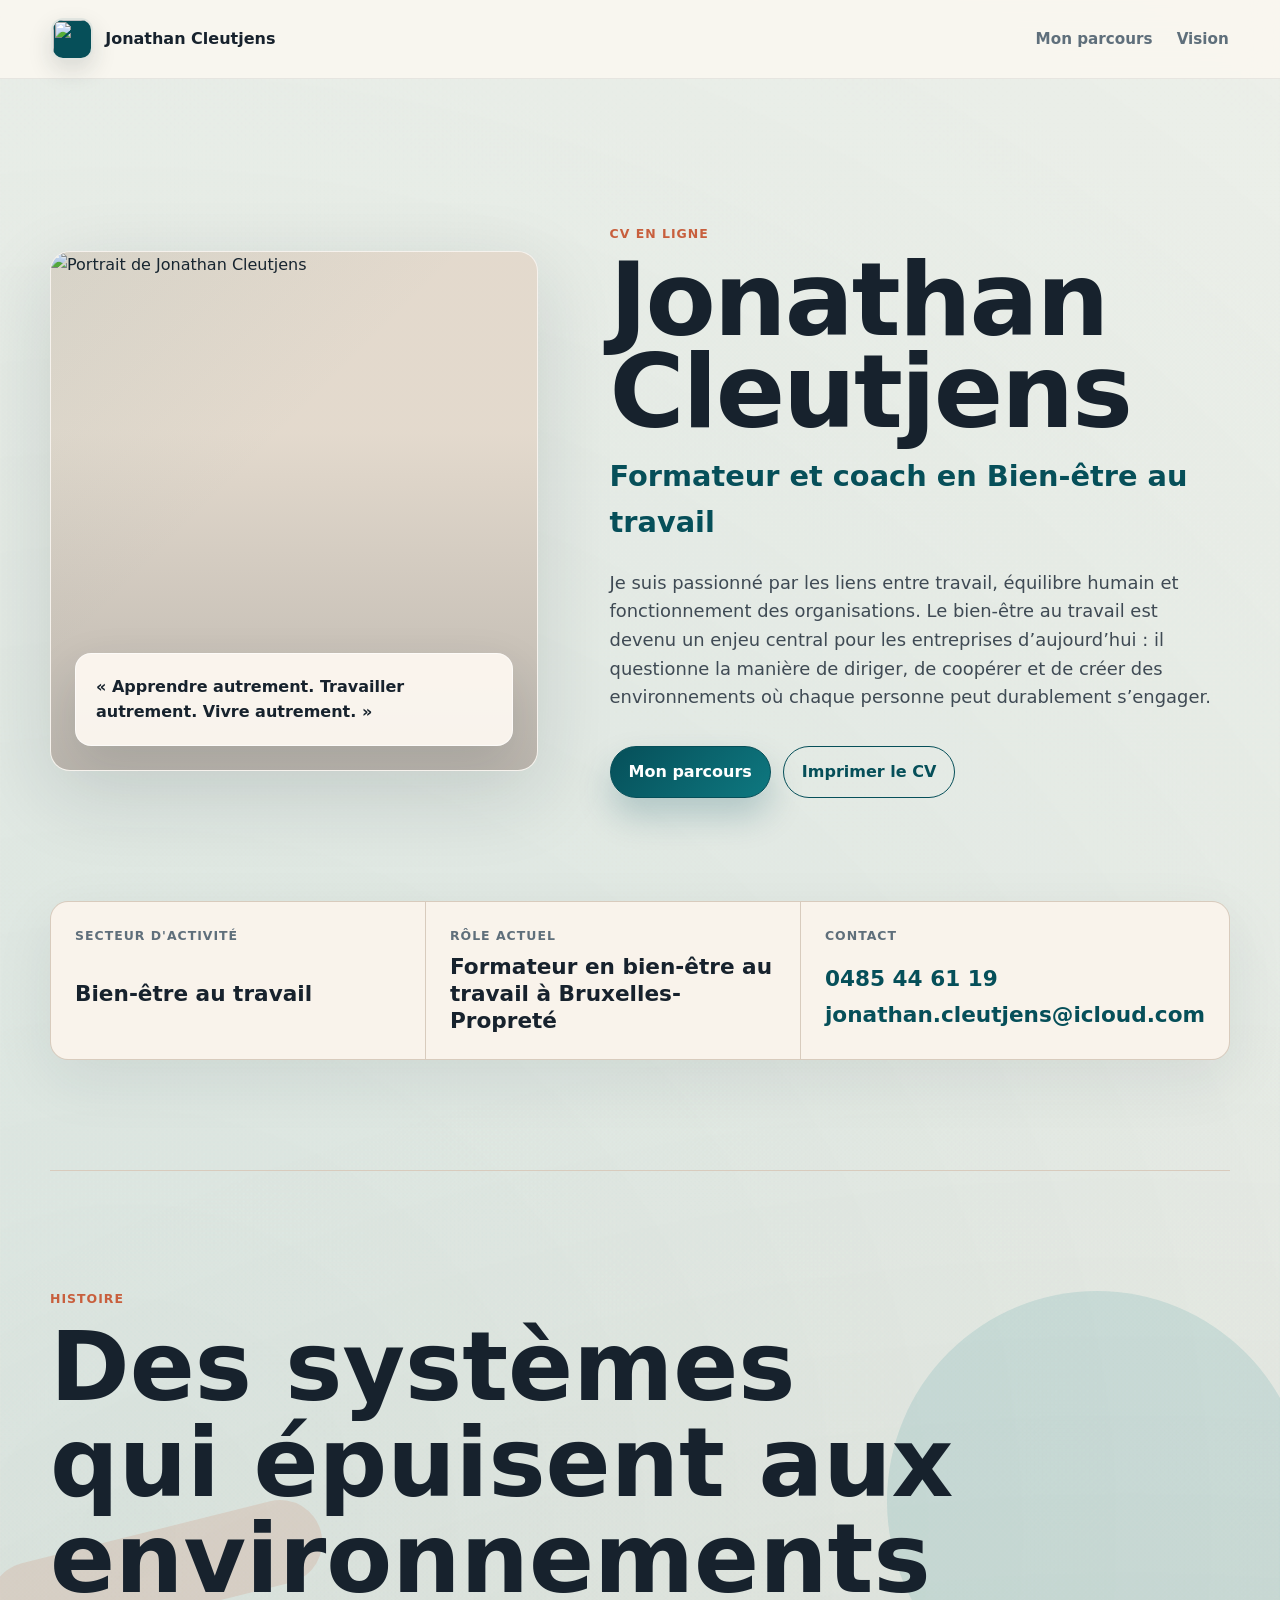
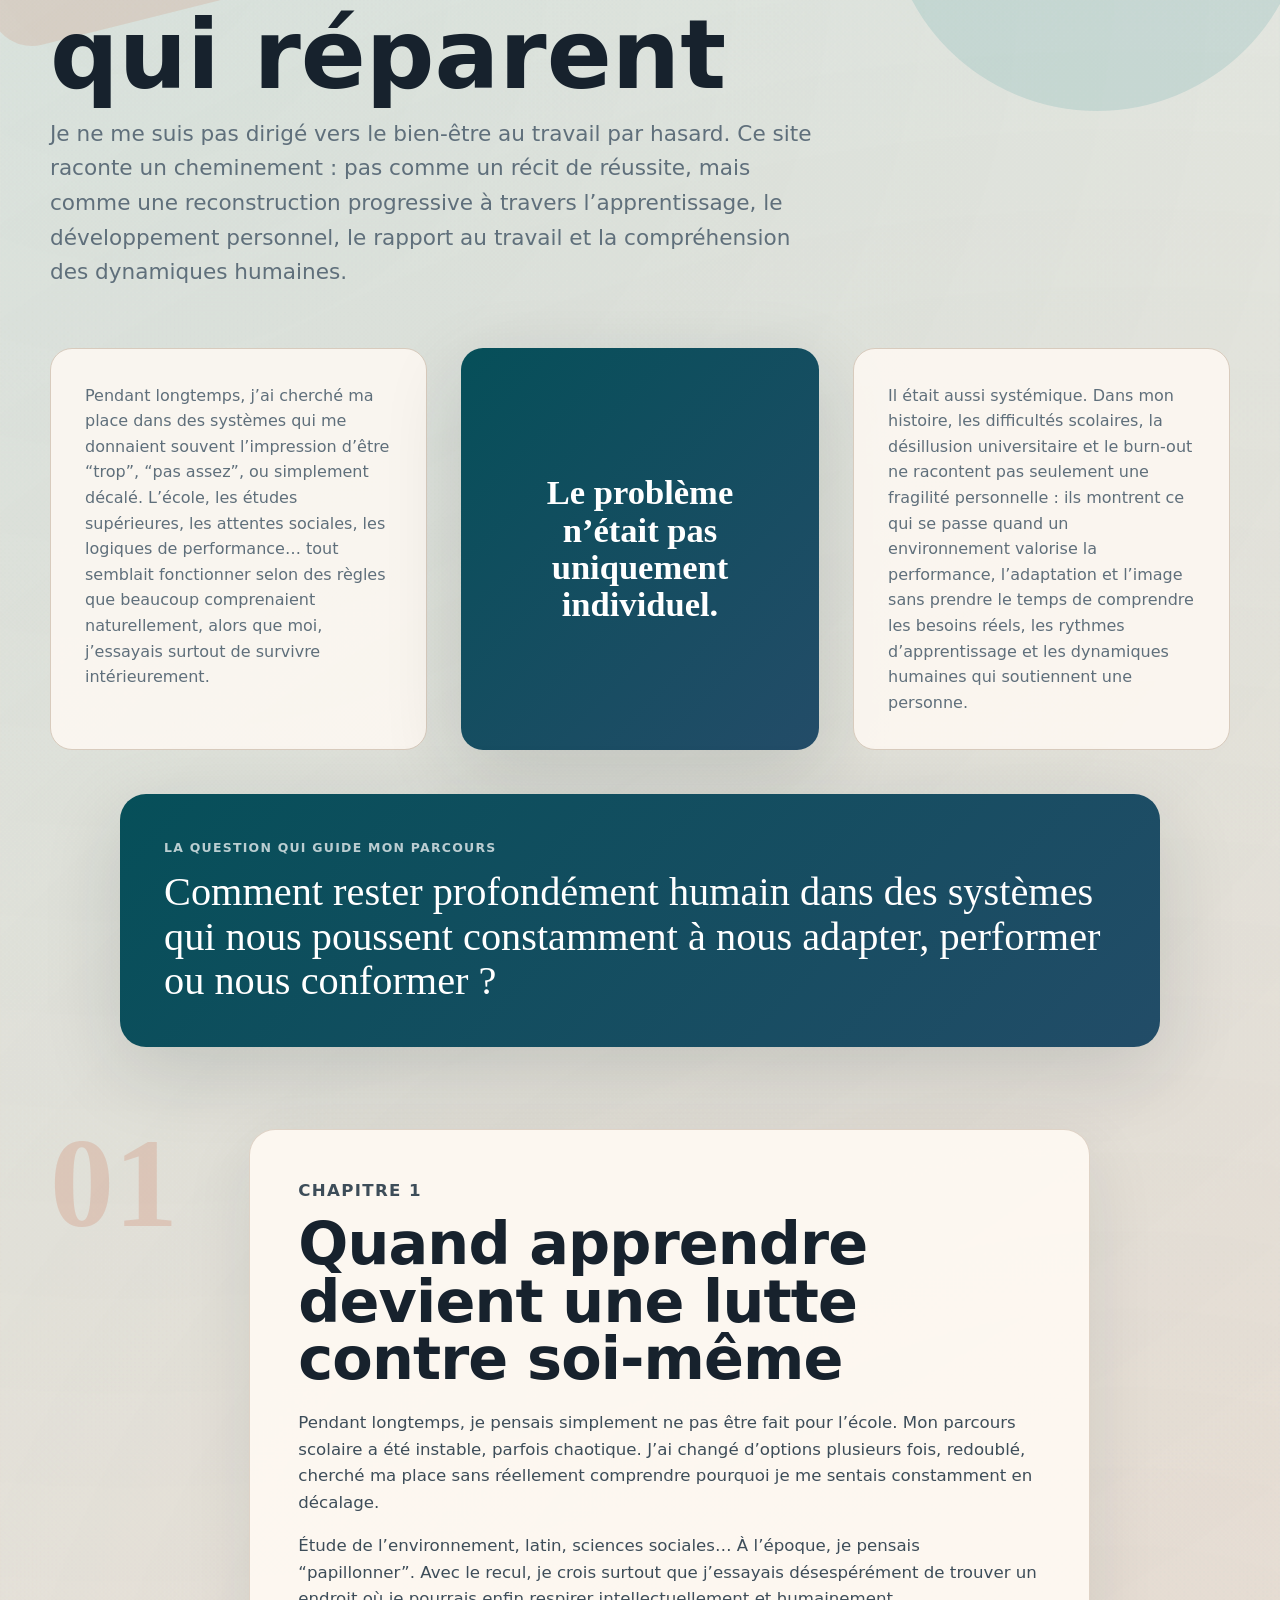
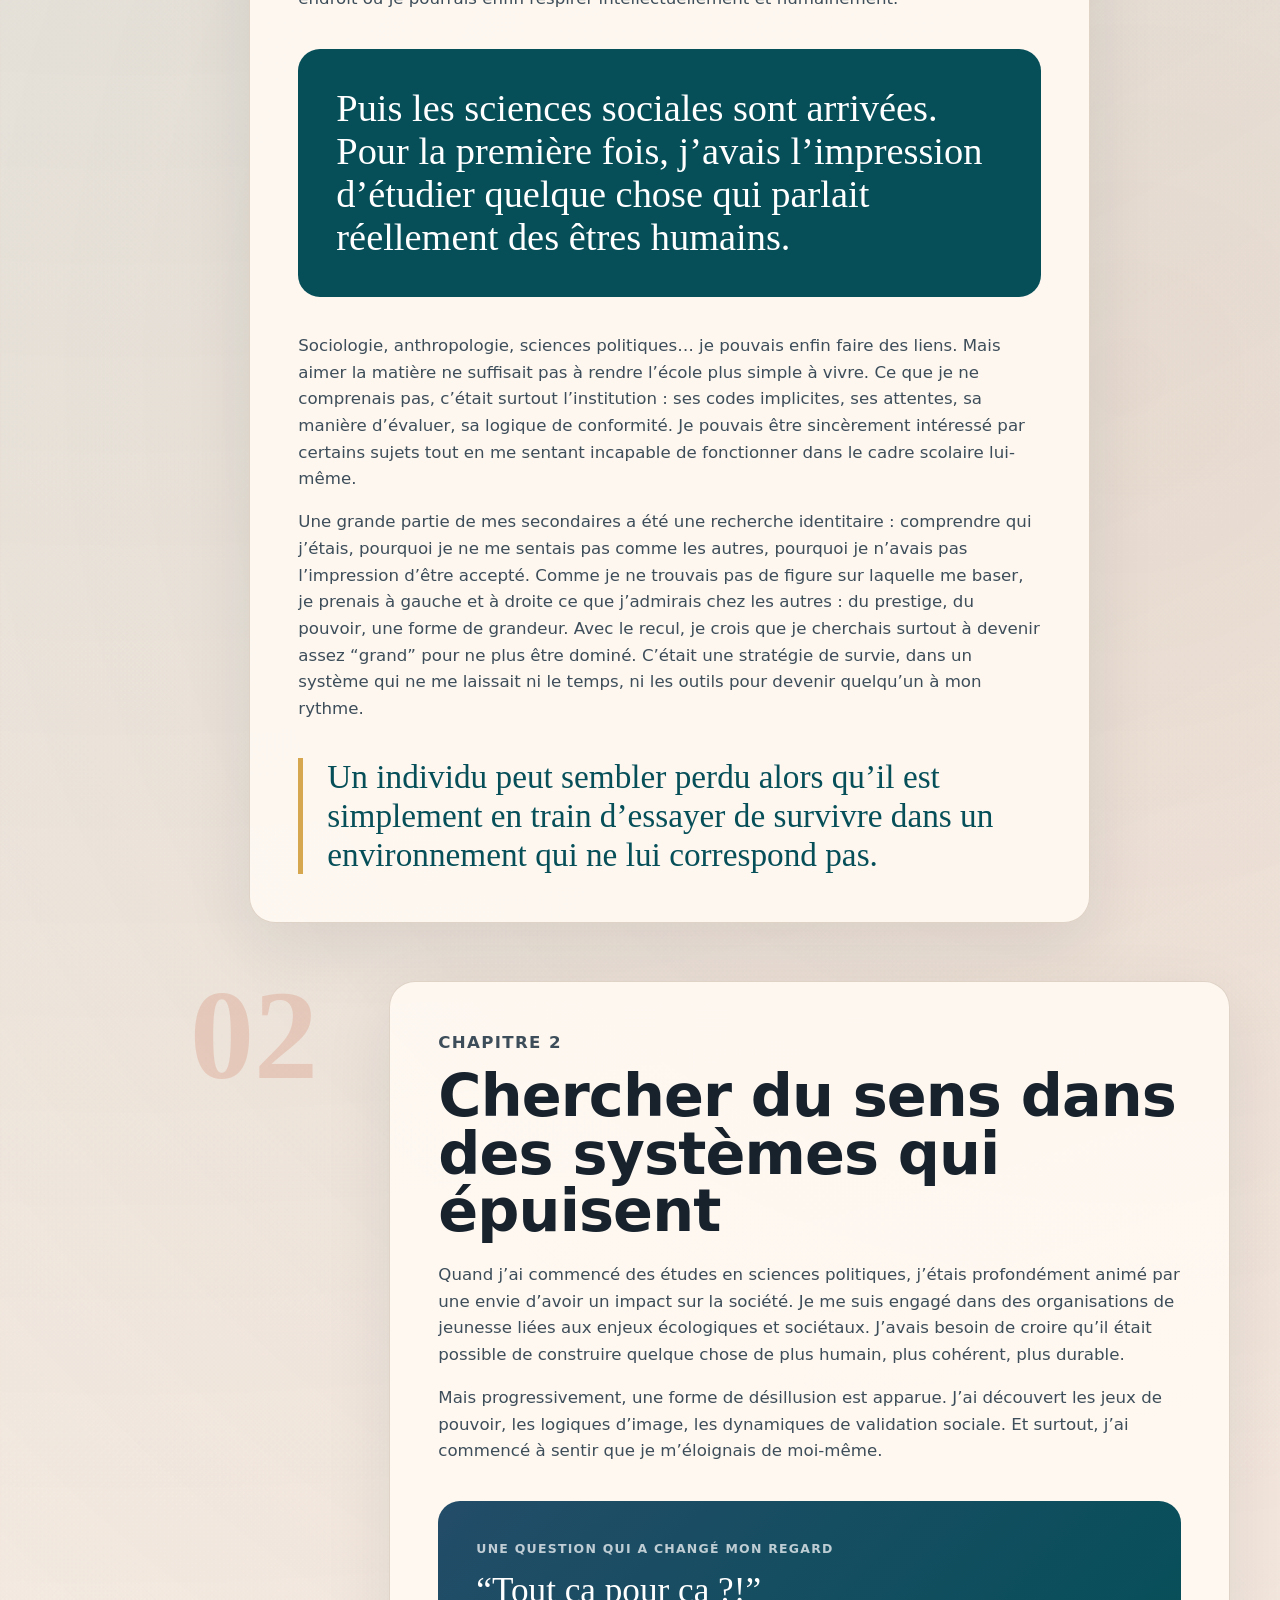
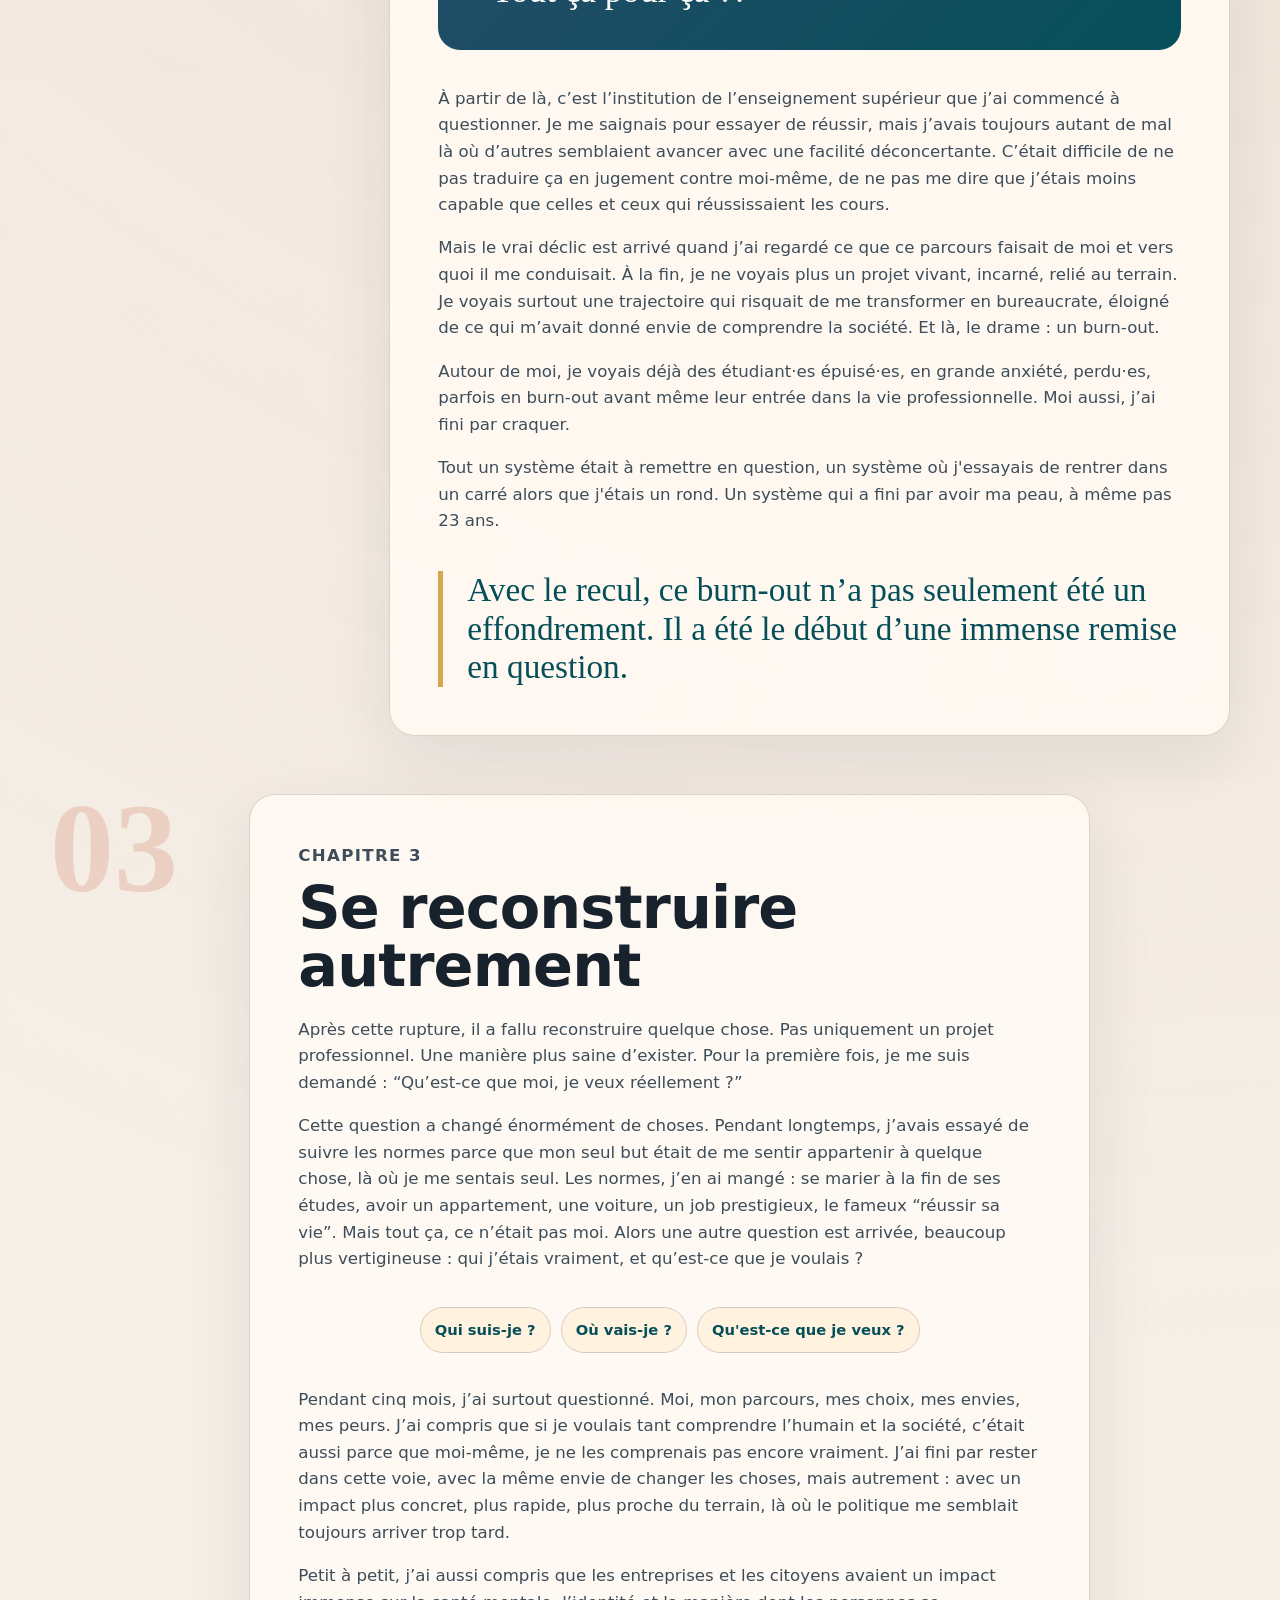
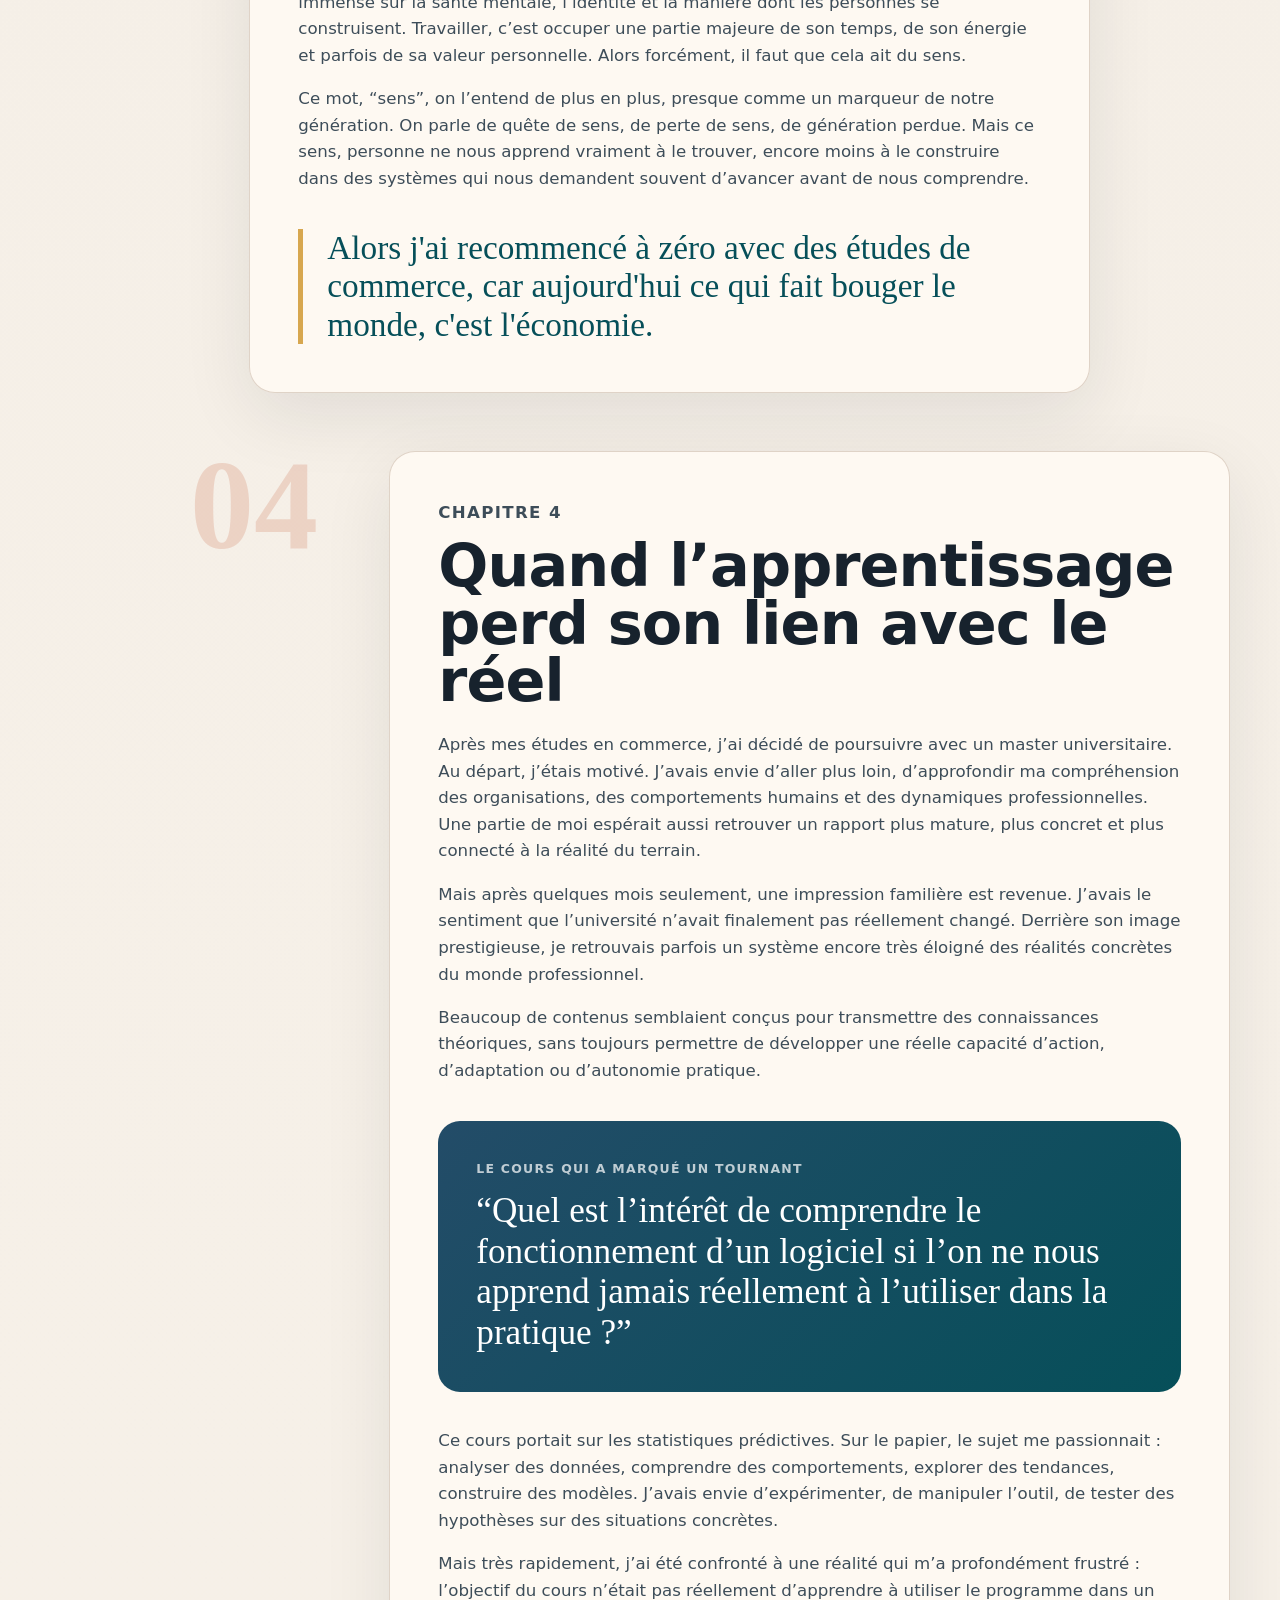
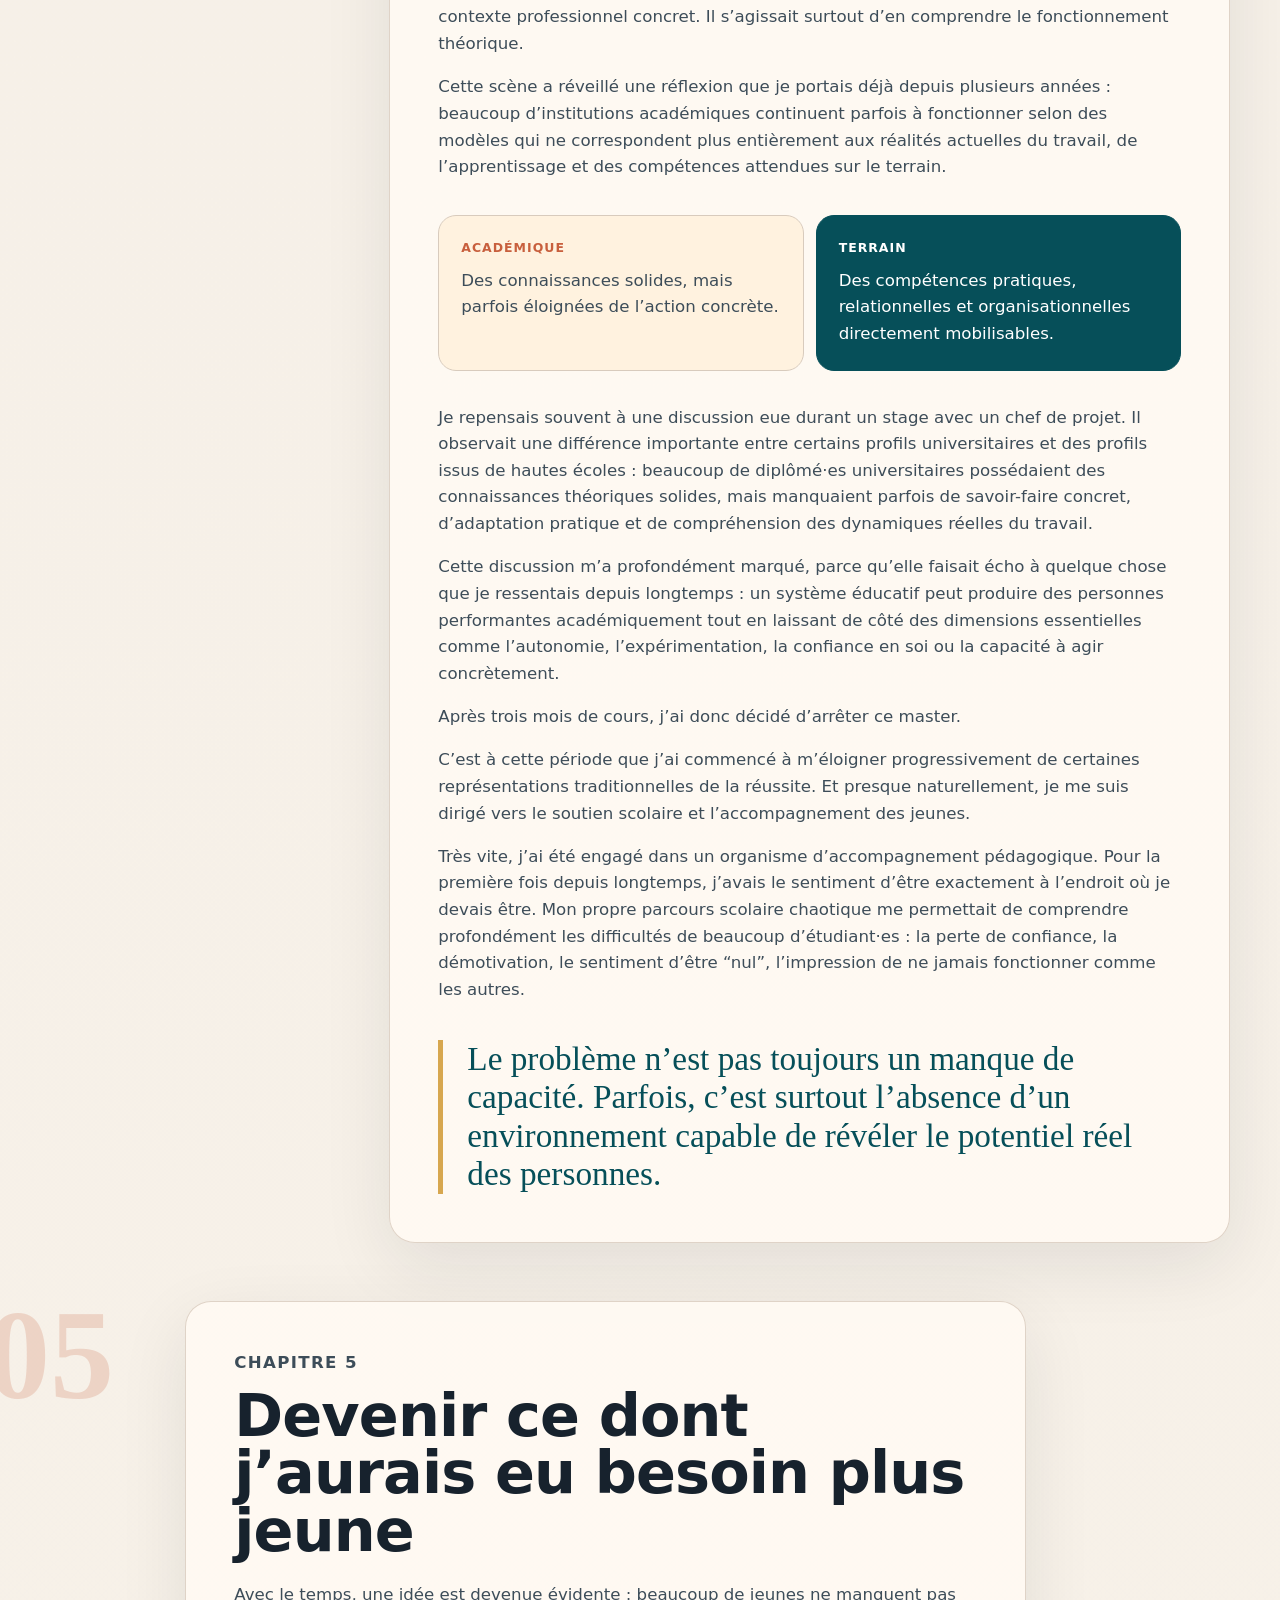
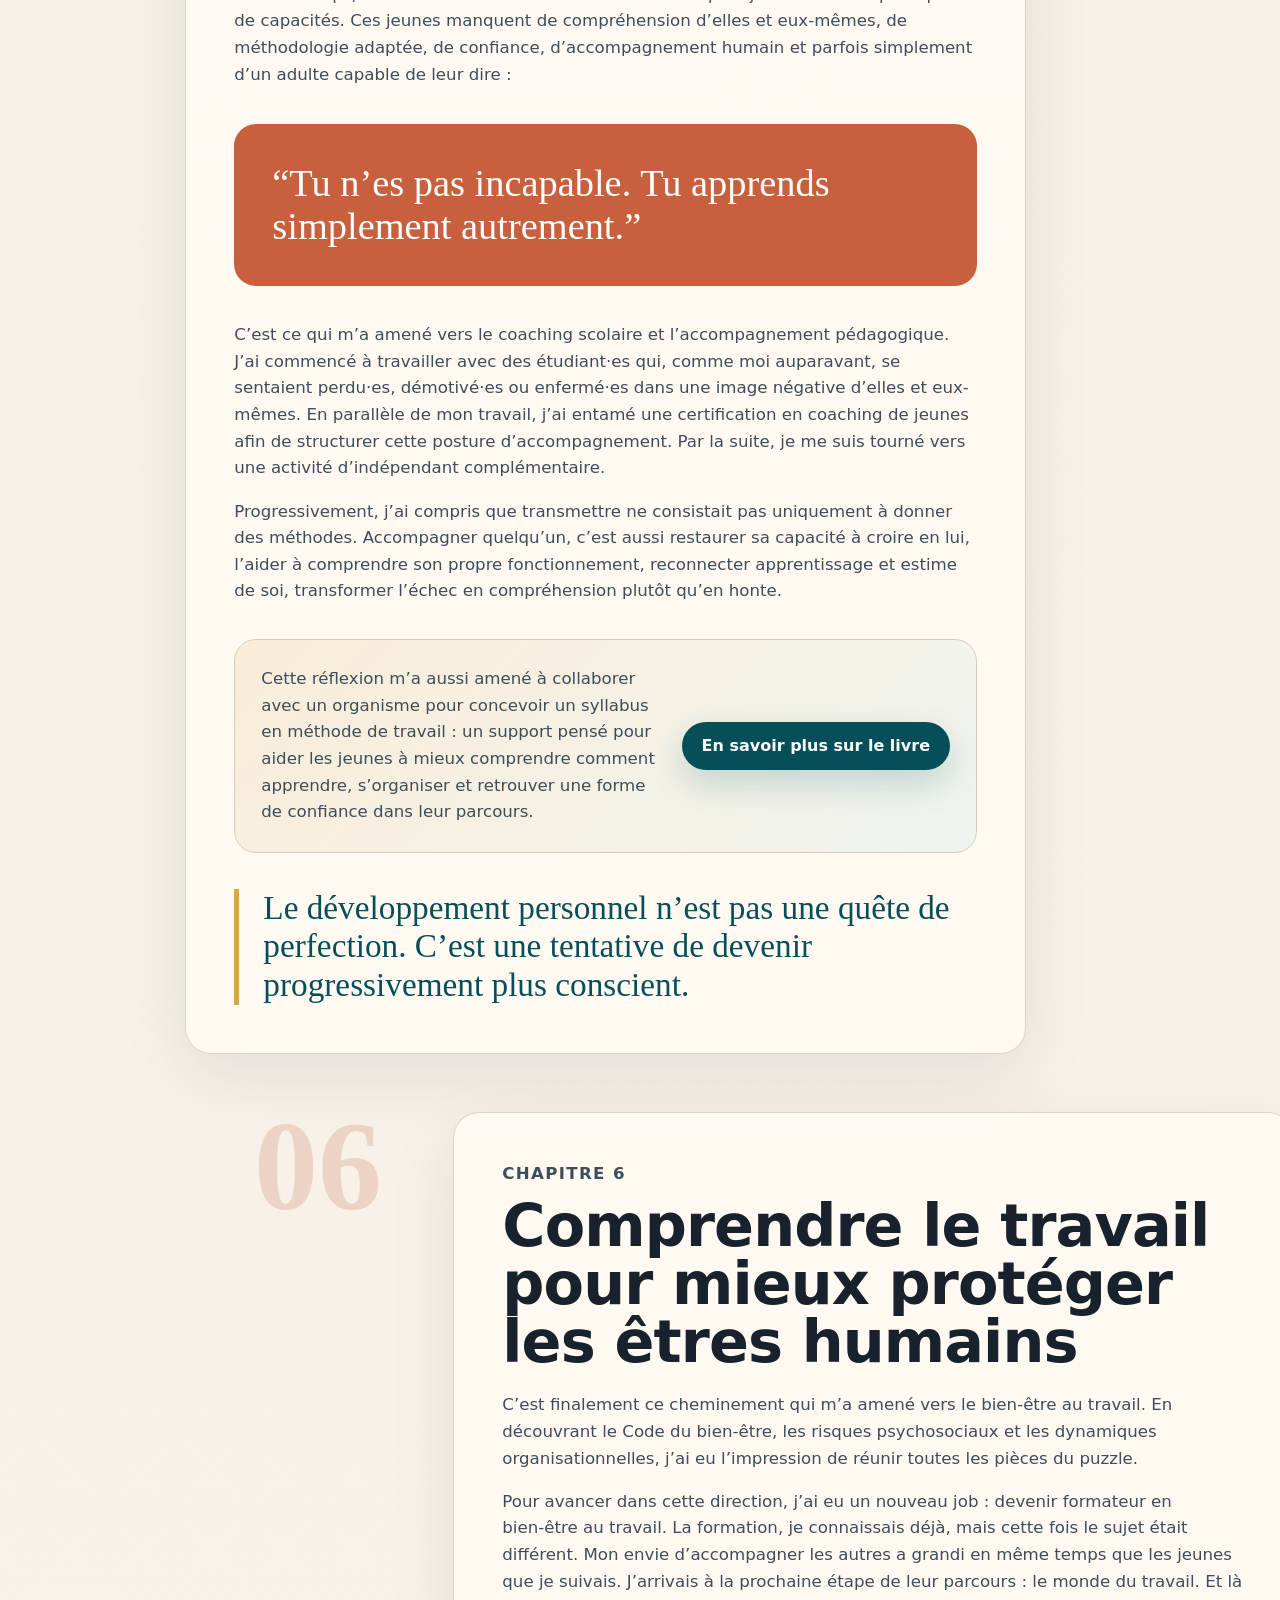
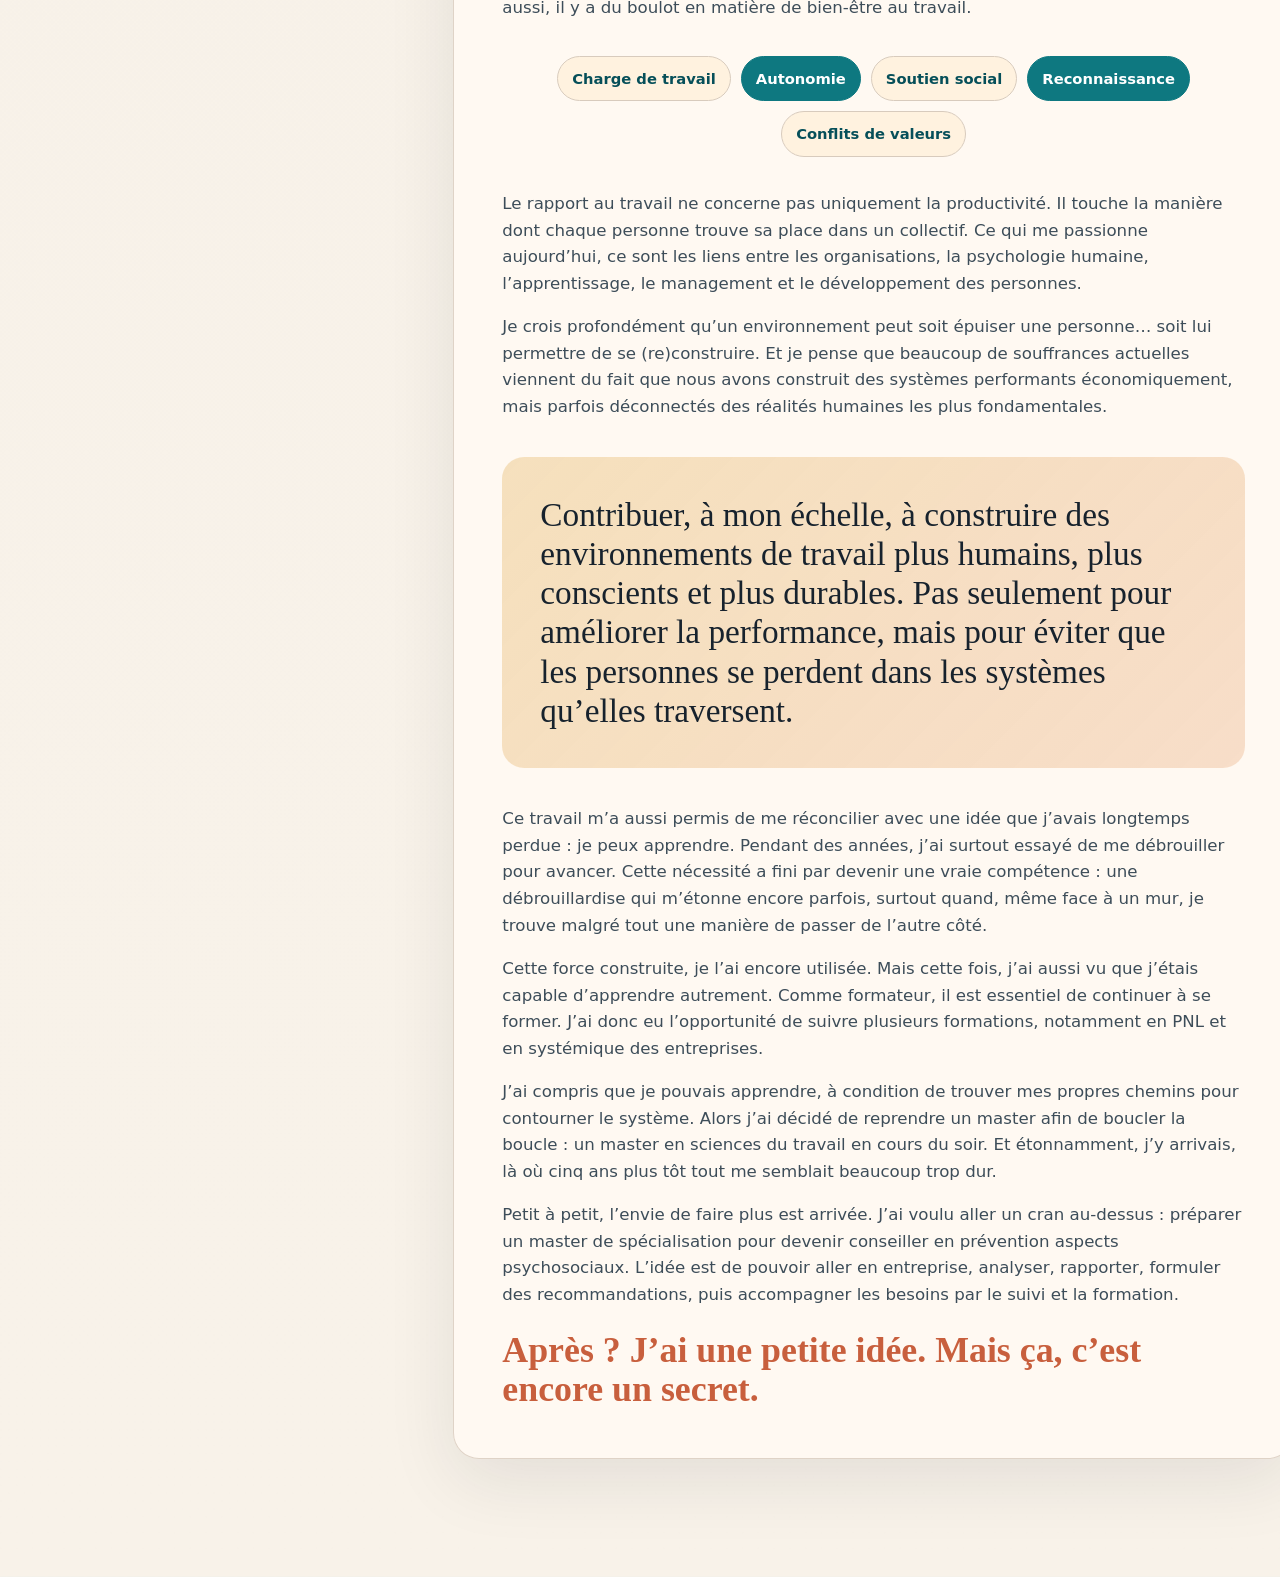
==== index.html @ aba1be4c "Add files via upload" ====
<!doctype html>
<html lang="fr">
  <head>
    <meta charset="utf-8" />
    <meta name="viewport" content="width=device-width, initial-scale=1" />
    <meta
      name="description"
      content="CV en ligne de Jonathan Cleutjens, base évolutive créée depuis les informations publiques LinkedIn."
    />
    <title>Jonathan Cleutjens - CV</title>
    <link rel="stylesheet" href="styles.css" />
  </head>
  <body>
    <header class="topbar" aria-label="Navigation principale">
      <a class="brand" href="#profil" aria-label="Retour au profil">
        <img class="brand-photo" src="assets/profile.png" alt="" aria-hidden="true" />
        <span>Jonathan Cleutjens</span>
      </a>
      <nav class="nav-links" aria-label="Sections du CV">
        <a href="parcours.html">Mon parcours</a>
        <a href="vision.html">Vision</a>
      </nav>
    </header>

    <main>
      <section id="profil" class="hero">
        <div class="hero-visual">
          <img class="profile-photo" src="assets/profile.png" alt="Portrait de Jonathan Cleutjens" />
          <div class="signal-card">
            <strong>« Apprendre autrement. Travailler autrement. Vivre autrement. »</strong>
          </div>
        </div>

        <div class="hero-copy">
          <p class="eyebrow">CV en ligne</p>
          <h1>Jonathan Cleutjens</h1>
          <p class="role">Formateur et coach en Bien-être au travail</p>
          <p class="intro">
            Je suis passionné par les liens entre travail, équilibre humain et fonctionnement des organisations. Le
            bien-être au travail est devenu un enjeu central pour les entreprises d’aujourd’hui : il questionne la
            manière de diriger, de coopérer et de créer des environnements où chaque personne peut durablement s’engager.
          </p>
          <div class="hero-actions">
            <a
              class="primary-action"
              href="parcours.html"
            >
              Mon parcours
            </a>
            <button class="secondary-action" type="button" id="printButton">Imprimer le CV</button>
          </div>
        </div>
      </section>

      <section class="snapshot" aria-label="Apercu du profil">
        <article>
          <span>Secteur d'activité</span>
          <strong>Bien-être au travail</strong>
        </article>
        <article>
          <span>Rôle actuel</span>
          <strong>Formateur en bien-être au travail à Bruxelles-Propreté</strong>
        </article>
        <article>
          <span>Contact</span>
          <strong class="contact-lines">
            <a href="tel:+32485446119">0485 44 61 19</a>
            <a href="mailto:jonathan.cleutjens@icloud.com">jonathan.cleutjens@icloud.com</a>
          </strong>
        </article>
      </section>

      <section class="story-lab" aria-label="Histoire personnelle">
        <div class="story-lead">
          <p class="eyebrow">Histoire</p>
          <h2>Des systèmes qui épuisent aux environnements qui réparent</h2>
          <p>
            Je ne me suis pas dirigé vers le bien-être au travail par hasard. Ce site raconte un cheminement : pas
            comme un récit de réussite, mais comme une reconstruction progressive à travers l’apprentissage, le
            développement personnel, le rapport au travail et la compréhension des dynamiques humaines.
          </p>
        </div>
        <div class="story-intro-panel">
          <p>
            Pendant longtemps, j’ai cherché ma place dans des systèmes qui me donnaient souvent l’impression d’être
            “trop”, “pas assez”, ou simplement décalé. L’école, les études supérieures, les attentes sociales, les
            logiques de performance… tout semblait fonctionner selon des règles que beaucoup comprenaient naturellement,
            alors que moi, j’essayais surtout de survivre intérieurement.
          </p>
          <strong>Le problème n’était pas uniquement individuel.</strong>
          <p>
            Il était aussi systémique. Dans mon histoire, les difficultés scolaires, la désillusion universitaire et le
            burn-out ne racontent pas seulement une fragilité personnelle : ils montrent ce qui se passe quand un
            environnement valorise la performance, l’adaptation et l’image sans prendre le temps de comprendre les
            besoins réels, les rythmes d’apprentissage et les dynamiques humaines qui soutiennent une personne.
          </p>
        </div>

        <div class="story-question">
          <span>La question qui guide mon parcours</span>
          <p>
            Comment rester profondément humain dans des systèmes qui nous poussent constamment à nous adapter, performer
            ou nous conformer ?
          </p>
        </div>

        <div class="chapter-stack">
          <article class="story-chapter">
            <div class="chapter-number">01</div>
            <div class="chapter-body">
              <p class="eyebrow">Chapitre 1</p>
              <h3>Quand apprendre devient une lutte contre soi-même</h3>
              <p>
                Pendant longtemps, je pensais simplement ne pas être fait pour l’école. Mon parcours scolaire a été
                instable, parfois chaotique. J’ai changé d’options plusieurs fois, redoublé, cherché ma place sans
                réellement comprendre pourquoi je me sentais constamment en décalage.
              </p>
              <p>
                Étude de l’environnement, latin, sciences sociales… À l’époque, je pensais “papillonner”. Avec le
                recul, je crois surtout que j’essayais désespérément de trouver un endroit où je pourrais enfin respirer
                intellectuellement et humainement.
              </p>
              <div class="highlight-card">
                Puis les sciences sociales sont arrivées. Pour la première fois, j’avais l’impression d’étudier quelque
                chose qui parlait réellement des êtres humains.
              </div>
              <p>
                Sociologie, anthropologie, sciences politiques… je pouvais enfin faire des liens. Mais aimer la matière
                ne suffisait pas à rendre l’école plus simple à vivre. Ce que je ne comprenais pas, c’était surtout
                l’institution : ses codes implicites, ses attentes, sa manière d’évaluer, sa logique de conformité. Je
                pouvais être sincèrement intéressé par certains sujets tout en me sentant incapable de fonctionner dans
                le cadre scolaire lui-même.
              </p>
              <p>
                Une grande partie de mes secondaires a été une recherche identitaire : comprendre qui j’étais, pourquoi
                je ne me sentais pas comme les autres, pourquoi je n’avais pas l’impression d’être accepté. Comme je ne
                trouvais pas de figure sur laquelle me baser, je prenais à gauche et à droite ce que j’admirais chez les
                autres : du prestige, du pouvoir, une forme de grandeur. Avec le recul, je crois que je cherchais surtout
                à devenir assez “grand” pour ne plus être dominé. C’était une stratégie de survie, dans un système qui
                ne me laissait ni le temps, ni les outils pour devenir quelqu’un à mon rythme.
              </p>
              <blockquote>
                Un individu peut sembler perdu alors qu’il est simplement en train d’essayer de survivre dans un
                environnement qui ne lui correspond pas.
              </blockquote>
            </div>
          </article>

          <article class="story-chapter offset">
            <div class="chapter-number">02</div>
            <div class="chapter-body">
              <p class="eyebrow">Chapitre 2</p>
              <h3>Chercher du sens dans des systèmes qui épuisent</h3>
              <p>
                Quand j’ai commencé des études en sciences politiques, j’étais profondément animé par une envie d’avoir
                un impact sur la société. Je me suis engagé dans des organisations de jeunesse liées aux enjeux
                écologiques et sociétaux. J’avais besoin de croire qu’il était possible de construire quelque chose de
                plus humain, plus cohérent, plus durable.
              </p>
              <p>
                Mais progressivement, une forme de désillusion est apparue. J’ai découvert les jeux de pouvoir, les
                logiques d’image, les dynamiques de validation sociale. Et surtout, j’ai commencé à sentir que je
                m’éloignais de moi-même.
              </p>
              <div class="dialogue-card">
                <span>Une question qui a changé mon regard</span>
                <p>“Tout ça pour ça ?!”</p>
              </div>
              <p>
                À partir de là, c’est l’institution de l’enseignement supérieur que j’ai commencé à questionner. Je me
                saignais pour essayer de réussir, mais j’avais toujours autant de mal là où d’autres semblaient avancer
                avec une facilité déconcertante. C’était difficile de ne pas traduire ça en jugement contre moi-même, de
                ne pas me dire que j’étais moins capable que celles et ceux qui réussissaient les cours.
              </p>
              <p>
                Mais le vrai déclic est arrivé quand j’ai regardé ce que ce parcours faisait de moi et vers quoi il me
                conduisait. À la fin, je ne voyais plus un projet vivant, incarné, relié au terrain. Je voyais surtout
                une trajectoire qui risquait de me transformer en bureaucrate, éloigné de ce qui m’avait donné envie de
                comprendre la société. Et là, le drame : un burn-out.
              </p>
              <p>
                Autour de moi, je voyais déjà des étudiant·es épuisé·es, en grande anxiété, perdu·es, parfois en burn-out avant même
                leur entrée dans la vie professionnelle. Moi aussi, j’ai fini par craquer.
              </p>
              <p>
                Tout un système était à remettre en question, un système où j'essayais de rentrer dans un carré alors
                que j'étais un rond. Un système qui a fini par avoir ma peau, à même pas 23 ans.
              </p>
              <blockquote>
                Avec le recul, ce burn-out n’a pas seulement été un effondrement. Il a été le début d’une immense remise
                en question.
              </blockquote>
            </div>
          </article>

          <article class="story-chapter">
            <div class="chapter-number">03</div>
            <div class="chapter-body">
              <p class="eyebrow">Chapitre 3</p>
              <h3>Se reconstruire autrement</h3>
              <p>
                Après cette rupture, il a fallu reconstruire quelque chose. Pas uniquement un projet professionnel. Une
                manière plus saine d’exister. Pour la première fois, je me suis demandé : “Qu’est-ce que moi, je veux
                réellement ?”
              </p>
              <p>
                Cette question a changé énormément de choses. Pendant longtemps, j’avais essayé de suivre les normes
                parce que mon seul but était de me sentir appartenir à quelque chose, là où je me sentais seul. Les
                normes, j’en ai mangé : se marier à la fin de ses études, avoir un appartement, une voiture, un job
                prestigieux, le fameux “réussir sa vie”. Mais tout ça, ce n’était pas moi. Alors une autre question est
                arrivée, beaucoup plus vertigineuse : qui j’étais vraiment, et qu’est-ce que je voulais ?
              </p>
              <div class="keyword-cloud" aria-label="Axes de reconstruction">
                <span>Qui suis-je ?</span>
                <span>Où vais-je ?</span>
                <span>Qu'est-ce que je veux ?</span>
              </div>
              <p>
                Pendant cinq mois, j’ai surtout questionné. Moi, mon parcours, mes choix, mes envies, mes peurs. J’ai
                compris que si je voulais tant comprendre l’humain et la société, c’était aussi parce que moi-même, je ne
                les comprenais pas encore vraiment. J’ai fini par rester dans cette voie, avec la même envie de changer
                les choses, mais autrement : avec un impact plus concret, plus rapide, plus proche du terrain, là où le
                politique me semblait toujours arriver trop tard.
              </p>
              <p>
                Petit à petit, j’ai aussi compris que les entreprises et les citoyens avaient un impact immense sur
                la santé mentale, l’identité et la manière dont les personnes se construisent. Travailler, c’est occuper
                une partie majeure de son temps, de son énergie et parfois de sa valeur personnelle. Alors forcément, il
                faut que cela ait du sens.
              </p>
              <p>
                Ce mot, “sens”, on l’entend de plus en plus, presque comme un marqueur de notre génération. On parle de
                quête de sens, de perte de sens, de génération perdue. Mais ce sens, personne ne nous apprend vraiment à
                le trouver, encore moins à le construire dans des systèmes qui nous demandent souvent d’avancer avant de
                nous comprendre.
              </p>
              <blockquote>
                Alors j'ai recommencé à zéro avec des études de commerce, car aujourd'hui ce qui fait bouger le monde,
                c'est l'économie.
              </blockquote>
            </div>
          </article>

          <article class="story-chapter offset">
            <div class="chapter-number">04</div>
            <div class="chapter-body">
              <p class="eyebrow">Chapitre 4</p>
              <h3>Quand l’apprentissage perd son lien avec le réel</h3>
              <p>
                Après mes études en commerce, j’ai décidé de poursuivre avec un master universitaire. Au départ, j’étais
                motivé. J’avais envie d’aller plus loin, d’approfondir ma compréhension des organisations, des
                comportements humains et des dynamiques professionnelles. Une partie de moi espérait aussi retrouver un
                rapport plus mature, plus concret et plus connecté à la réalité du terrain.
              </p>
              <p>
                Mais après quelques mois seulement, une impression familière est revenue. J’avais le sentiment que
                l’université n’avait finalement pas réellement changé. Derrière son image prestigieuse, je retrouvais
                parfois un système encore très éloigné des réalités concrètes du monde professionnel.
              </p>
              <p>
                Beaucoup de contenus semblaient conçus pour transmettre des connaissances théoriques, sans toujours
                permettre de développer une réelle capacité d’action, d’adaptation ou d’autonomie pratique.
              </p>
              <div class="dialogue-card">
                <span>Le cours qui a marqué un tournant</span>
                <p>
                  “Quel est l’intérêt de comprendre le fonctionnement d’un logiciel si l’on ne nous apprend jamais
                  réellement à l’utiliser dans la pratique ?”
                </p>
              </div>
              <p>
                Ce cours portait sur les statistiques prédictives. Sur le papier, le sujet me passionnait : analyser des
                données, comprendre des comportements, explorer des tendances, construire des modèles. J’avais envie
                d’expérimenter, de manipuler l’outil, de tester des hypothèses sur des situations concrètes.
              </p>
              <p>
                Mais très rapidement, j’ai été confronté à une réalité qui m’a profondément frustré : l’objectif du cours
                n’était pas réellement d’apprendre à utiliser le programme dans un contexte professionnel concret. Il
                s’agissait surtout d’en comprendre le fonctionnement théorique.
              </p>
              <p>
                Cette scène a réveillé une réflexion que je portais déjà depuis plusieurs années : beaucoup
                d’institutions académiques continuent parfois à fonctionner selon des modèles qui ne correspondent plus
                entièrement aux réalités actuelles du travail, de l’apprentissage et des compétences attendues sur le
                terrain.
              </p>
              <div class="contrast-panel">
                <div>
                  <span>Académique</span>
                  <p>Des connaissances solides, mais parfois éloignées de l’action concrète.</p>
                </div>
                <div>
                  <span>Terrain</span>
                  <p>Des compétences pratiques, relationnelles et organisationnelles directement mobilisables.</p>
                </div>
              </div>
              <p>
                Je repensais souvent à une discussion eue durant un stage avec un chef de projet. Il observait une
                différence importante entre certains profils universitaires et des profils issus de hautes écoles :
                beaucoup de diplômé·es universitaires possédaient des connaissances théoriques solides, mais manquaient
                parfois de savoir-faire concret, d’adaptation pratique et de compréhension des dynamiques réelles du
                travail.
              </p>
              <p>
                Cette discussion m’a profondément marqué, parce qu’elle faisait écho à quelque chose que je ressentais
                depuis longtemps : un système éducatif peut produire des personnes performantes académiquement tout en
                laissant de côté des dimensions essentielles comme l’autonomie, l’expérimentation, la confiance en soi ou
                la capacité à agir concrètement.
              </p>
              <p>
                Après trois mois de cours, j’ai donc décidé d’arrêter ce master.
              </p>
              <p>
                C’est à cette période que j’ai commencé à m’éloigner progressivement de certaines représentations
                traditionnelles de la réussite. Et presque naturellement, je me suis dirigé vers le soutien scolaire et
                l’accompagnement des jeunes.
              </p>
              <p>
                Très vite, j’ai été engagé dans un organisme d’accompagnement pédagogique. Pour la première fois depuis
                longtemps, j’avais le sentiment d’être exactement à l’endroit où je devais être. Mon propre parcours
                scolaire chaotique me permettait de comprendre profondément les difficultés de beaucoup d’étudiant·es : la
                perte de confiance, la démotivation, le sentiment d’être “nul”, l’impression de ne jamais fonctionner
                comme les autres.
              </p>
              <blockquote>
                Le problème n’est pas toujours un manque de capacité. Parfois, c’est surtout l’absence d’un environnement
                capable de révéler le potentiel réel des personnes.
              </blockquote>
            </div>
          </article>

          <article class="story-chapter pull-left">
            <div class="chapter-number">05</div>
            <div class="chapter-body">
              <p class="eyebrow">Chapitre 5</p>
              <h3>Devenir ce dont j’aurais eu besoin plus jeune</h3>
              <p>
                Avec le temps, une idée est devenue évidente : beaucoup de jeunes ne manquent pas de capacités. Ces jeunes
                manquent de compréhension d’elles et eux-mêmes, de méthodologie adaptée, de confiance, d’accompagnement humain et
                parfois simplement d’un adulte capable de leur dire :
              </p>
              <div class="highlight-card warm">
                “Tu n’es pas incapable. Tu apprends simplement autrement.”
              </div>
              <p>
                C’est ce qui m’a amené vers le coaching scolaire et l’accompagnement pédagogique. J’ai commencé à
                travailler avec des étudiant·es qui, comme moi auparavant, se sentaient perdu·es, démotivé·es ou enfermé·es dans
                une image négative d’elles et eux-mêmes. En parallèle de mon travail, j’ai entamé une certification en coaching
                de jeunes afin de structurer cette posture d’accompagnement. Par la suite, je me suis tourné vers une
                activité d’indépendant complémentaire.
              </p>
              <p>
                Progressivement, j’ai compris que transmettre ne consistait pas uniquement à donner des méthodes.
                Accompagner quelqu’un, c’est aussi restaurer sa capacité à croire en lui, l’aider à comprendre son propre
                fonctionnement, reconnecter apprentissage et estime de soi, transformer l’échec en compréhension plutôt
                qu’en honte.
              </p>
              <div class="book-callout">
                <p>
                  Cette réflexion m’a aussi amené à collaborer avec un organisme pour concevoir un syllabus en méthode
                  de travail : un support pensé pour aider les jeunes à mieux comprendre comment apprendre, s’organiser
                  et retrouver une forme de confiance dans leur parcours.
                </p>
                <a href="assets/carnet-apprentissage.pdf" target="_blank" rel="noopener">En savoir plus sur le livre</a>
              </div>
              <blockquote>
                Le développement personnel n’est pas une quête de perfection. C’est une tentative de devenir
                progressivement plus conscient.
              </blockquote>
            </div>
          </article>

          <article class="story-chapter finale">
            <div class="chapter-number">06</div>
            <div class="chapter-body">
              <p class="eyebrow">Chapitre 6</p>
              <h3>Comprendre le travail pour mieux protéger les êtres humains</h3>
              <p>
                C’est finalement ce cheminement qui m’a amené vers le bien-être au travail. En découvrant le Code du
                bien-être, les risques psychosociaux et les dynamiques organisationnelles, j’ai eu l’impression de
                réunir toutes les pièces du puzzle.
              </p>
              <p>
                Pour avancer dans cette direction, j’ai eu un nouveau job : devenir formateur en bien-être au travail.
                La formation, je connaissais déjà, mais cette fois le sujet était différent. Mon envie d’accompagner les
                autres a grandi en même temps que les jeunes que je suivais. J’arrivais à la prochaine étape de leur
                parcours : le monde du travail. Et là aussi, il y a du boulot en matière de bien-être au travail.
              </p>
              <div class="impact-grid">
                <span>Charge de travail</span>
                <span>Autonomie</span>
                <span>Soutien social</span>
                <span>Reconnaissance</span>
                <span>Conflits de valeurs</span>
              </div>
              <p>
                Le rapport au travail ne concerne pas uniquement la productivité. Il touche la manière dont chaque personne trouve
                sa place dans un collectif. Ce qui me passionne aujourd’hui, ce sont les liens entre les organisations,
                la psychologie humaine, l’apprentissage, le management et le développement des personnes.
              </p>
              <p>
                Je crois profondément qu’un environnement peut soit épuiser une personne… soit lui permettre de se
                (re)construire. Et je pense que beaucoup de souffrances actuelles viennent du fait que nous avons construit
                des systèmes performants économiquement, mais parfois déconnectés des réalités humaines les plus
                fondamentales.
              </p>
              <div class="closing-statement">
                Contribuer, à mon échelle, à construire des environnements de travail plus humains, plus conscients et
                plus durables. Pas seulement pour améliorer la performance, mais pour éviter que les personnes se perdent
                dans les systèmes qu’elles traversent.
              </div>
              <div class="next-step-panel">
                <p>
                  Ce travail m’a aussi permis de me réconcilier avec une idée que j’avais longtemps perdue : je peux
                  apprendre. Pendant des années, j’ai surtout essayé de me débrouiller pour avancer. Cette nécessité a
                  fini par devenir une vraie compétence : une débrouillardise qui m’étonne encore parfois, surtout quand,
                  même face à un mur, je trouve malgré tout une manière de passer de l’autre côté.
                </p>
                <p>
                  Cette force construite, je l’ai encore utilisée. Mais cette fois, j’ai aussi vu que j’étais capable
                  d’apprendre autrement. Comme formateur, il est essentiel de continuer à se former. J’ai donc eu
                  l’opportunité de suivre plusieurs formations, notamment en PNL et en systémique des entreprises.
                </p>
                <p>
                  J’ai compris que je pouvais apprendre, à condition de trouver mes propres chemins pour contourner le
                  système. Alors j’ai décidé de reprendre un master afin de boucler la boucle : un master en sciences du
                  travail en cours du soir. Et étonnamment, j’y arrivais, là où cinq ans plus tôt tout me semblait
                  beaucoup trop dur.
                </p>
                <p>
                  Petit à petit, l’envie de faire plus est arrivée. J’ai voulu aller un cran au-dessus : préparer un
                  master de spécialisation pour devenir conseiller en prévention aspects psychosociaux. L’idée est de
                  pouvoir aller en entreprise, analyser, rapporter, formuler des recommandations, puis accompagner les
                  besoins par le suivi et la formation.
                </p>
                <strong>Après ? J’ai une petite idée. Mais ça, c’est encore un secret.</strong>
              </div>
            </div>
          </article>
        </div>
      </section>

    </main>

    <script src="script.js"></script>
  </body>
</html>
---- styles.css ----
:root {
  color-scheme: light;
  --bg: #f5efe7;
  --ink: #17222d;
  --muted: #5f6f7b;
  --line: #d8cbbd;
  --paper: #fffaf3;
  --paper-strong: #fff2df;
  --accent: #0e7880;
  --accent-strong: #064f59;
  --warm: #c85f3d;
  --gold: #d7a74f;
  --blue: #234c68;
  --shadow: 0 24px 80px rgba(23, 34, 45, 0.14);
}

* {
  box-sizing: border-box;
}

html {
  scroll-behavior: smooth;
}

body {
  margin: 0;
  background:
    radial-gradient(circle at 10% 12%, rgba(14, 120, 128, 0.14), transparent 30%),
    radial-gradient(circle at 88% 28%, rgba(200, 95, 61, 0.13), transparent 28%),
    linear-gradient(180deg, #fbf7f0 0%, var(--bg) 44%, #f8f2e9 100%);
  color: var(--ink);
  font-family:
    Inter, ui-sans-serif, system-ui, -apple-system, BlinkMacSystemFont, "Segoe UI", sans-serif;
  line-height: 1.6;
}

a {
  color: inherit;
  text-decoration: none;
}

.topbar {
  position: sticky;
  top: 0;
  z-index: 10;
  display: flex;
  align-items: center;
  justify-content: space-between;
  gap: 24px;
  padding: 18px clamp(20px, 4vw, 64px);
  background: rgba(251, 247, 240, 0.86);
  border-bottom: 1px solid rgba(31, 41, 51, 0.08);
  backdrop-filter: blur(16px);
}

.brand,
.nav-links,
.hero-actions {
  display: flex;
  align-items: center;
}

.brand {
  gap: 12px;
  font-weight: 800;
}

.brand-photo {
  display: grid;
  width: 42px;
  height: 42px;
  object-fit: cover;
  object-position: 50% 38%;
  background: var(--accent-strong);
  border: 2px solid rgba(255, 250, 243, 0.88);
  border-radius: 12px;
  box-shadow: 0 10px 24px rgba(23, 34, 45, 0.14);
}

.nav-links {
  gap: 24px;
  color: var(--muted);
  font-size: 0.95rem;
  font-weight: 650;
}

.nav-links a:hover {
  color: var(--accent-strong);
}

.nav-links a[aria-current="page"] {
  color: var(--accent-strong);
}

main {
  width: min(1180px, calc(100% - 40px));
  margin: 0 auto;
}

.hero {
  display: grid;
  grid-template-columns: minmax(280px, 0.88fr) minmax(320px, 1.12fr);
  gap: clamp(34px, 6vw, 72px);
  align-items: center;
  min-height: calc(100vh - 78px);
  padding: clamp(42px, 8vw, 90px) 0 48px;
}

.hero-visual {
  position: relative;
  min-height: 520px;
  overflow: hidden;
  background: #e7ddd0;
  border: 1px solid rgba(255, 255, 255, 0.62);
  border-radius: 20px;
  box-shadow: var(--shadow);
}

.hero-visual::after {
  position: absolute;
  content: "";
  inset: 0;
  background:
    linear-gradient(180deg, rgba(31, 41, 51, 0.02) 35%, rgba(31, 41, 51, 0.22) 100%),
    linear-gradient(135deg, rgba(18, 109, 120, 0.06), transparent 42%);
  pointer-events: none;
}

.profile-photo {
  position: absolute;
  inset: 0;
  width: 100%;
  height: 100%;
  object-fit: cover;
  object-position: 50% 42%;
}

.signal-card {
  position: absolute;
  z-index: 1;
  right: 24px;
  bottom: 24px;
  left: 24px;
  display: grid;
  gap: 4px;
  padding: 20px;
  background: rgba(255, 250, 243, 0.9);
  border: 1px solid rgba(255, 255, 255, 0.58);
  border-radius: 16px;
  box-shadow: 0 20px 50px rgba(31, 41, 51, 0.14);
}

.signal-card span,
.snapshot span,
.date,
.eyebrow {
  color: var(--muted);
  font-size: 0.78rem;
  font-weight: 800;
  letter-spacing: 0.08em;
  text-transform: uppercase;
}

.hero-copy {
  max-width: 650px;
}

.eyebrow {
  margin: 0 0 10px;
  color: var(--warm);
}

h1,
h2,
h3,
p {
  margin-top: 0;
}

h1 {
  max-width: 760px;
  margin-bottom: 14px;
  font-size: clamp(3.5rem, 8vw, 7.4rem);
  line-height: 0.9;
  letter-spacing: -0.02em;
}

h2 {
  margin-bottom: 14px;
  font-size: clamp(2rem, 4vw, 3.8rem);
  line-height: 1;
  letter-spacing: 0;
}

h3 {
  margin-bottom: 8px;
  font-size: 1.2rem;
  line-height: 1.25;
}

.role {
  margin-bottom: 24px;
  color: var(--accent-strong);
  font-size: clamp(1.25rem, 2.3vw, 1.8rem);
  font-weight: 800;
}

.intro {
  max-width: 620px;
  color: #3f4a54;
  font-size: 1.12rem;
}

.hero-actions {
  flex-wrap: wrap;
  gap: 12px;
  margin-top: 34px;
}

.primary-action,
.secondary-action {
  min-height: 46px;
  padding: 12px 18px;
  border: 1px solid var(--accent-strong);
  border-radius: 999px;
  font: inherit;
  font-weight: 800;
  cursor: pointer;
}

.primary-action {
  color: #fff;
  background: linear-gradient(135deg, var(--accent-strong), var(--accent));
  box-shadow: 0 18px 34px rgba(6, 79, 89, 0.22);
}

.secondary-action {
  color: var(--accent-strong);
  background: transparent;
}

.snapshot {
  display: grid;
  grid-template-columns: repeat(3, 1fr);
  gap: 1px;
  overflow: hidden;
  margin-bottom: clamp(64px, 10vw, 110px);
  background: var(--line);
  border: 1px solid var(--line);
  border-radius: 18px;
  box-shadow: 0 20px 60px rgba(23, 34, 45, 0.08);
}

.snapshot article {
  display: grid;
  gap: 8px;
  min-height: 130px;
  padding: 24px;
  background: rgba(255, 250, 243, 0.86);
}

.snapshot strong {
  font-size: clamp(1.05rem, 2vw, 1.35rem);
  line-height: 1.25;
}

.contact-lines {
  display: grid;
  gap: 3px;
}

.contact-lines a {
  color: var(--accent-strong);
}

.page-intro {
  max-width: 880px;
  padding: clamp(62px, 10vw, 118px) 0 clamp(40px, 7vw, 76px);
}

.page-intro h1 {
  margin-bottom: 22px;
  font-size: clamp(3rem, 7vw, 6rem);
}

.page-intro p:not(.eyebrow) {
  max-width: 720px;
  color: var(--muted);
  font-size: 1.18rem;
}

.vision-hero {
  display: grid;
  grid-template-columns: minmax(320px, 0.95fr) minmax(320px, 1.05fr);
  gap: clamp(34px, 7vw, 84px);
  align-items: center;
  min-height: calc(100vh - 78px);
  padding: clamp(54px, 9vw, 108px) 0 clamp(42px, 7vw, 78px);
}

.vision-copy h1 {
  max-width: 760px;
  margin-bottom: 24px;
  font-size: clamp(3.1rem, 7vw, 6.6rem);
}

.vision-copy p:not(.eyebrow) {
  max-width: 660px;
  color: var(--muted);
  font-size: clamp(1.08rem, 1.7vw, 1.3rem);
}

.vision-orbit {
  position: relative;
  min-height: 540px;
  border: 1px solid var(--line);
  border-radius: 34px;
  background:
    linear-gradient(135deg, rgba(255, 250, 243, 0.92), rgba(238, 244, 239, 0.9)),
    var(--paper);
  box-shadow: var(--shadow);
  overflow: hidden;
}

.vision-orbit::before,
.vision-orbit::after {
  position: absolute;
  content: "";
  border: 1px solid rgba(6, 79, 89, 0.18);
  transform: rotate(-14deg);
}

.vision-orbit::before {
  inset: 88px 64px;
  border-radius: 42% 58% 46% 54%;
}

.vision-orbit::after {
  inset: 138px 112px;
  border-radius: 58% 42% 52% 48%;
  transform: rotate(18deg);
}

.vision-node {
  position: absolute;
  z-index: 1;
  display: grid;
  place-items: center;
  min-width: 130px;
  min-height: 58px;
  padding: 14px 18px;
  color: var(--accent-strong);
  background: rgba(255, 250, 243, 0.92);
  border: 1px solid var(--line);
  border-radius: 999px;
  font-weight: 850;
  box-shadow: 0 18px 44px rgba(23, 34, 45, 0.08);
}

.vision-node.main {
  top: 50%;
  left: 50%;
  width: 190px;
  height: 190px;
  color: #fff;
  background: linear-gradient(135deg, var(--accent-strong), var(--blue));
  border: 0;
  border-radius: 44px;
  font-family: Georgia, "Times New Roman", serif;
  font-size: 2.1rem;
  transform: translate(-50%, -50%) rotate(-3deg);
}

.vision-node.learning {
  top: 72px;
  left: 64px;
}

.vision-node.work {
  right: 64px;
  bottom: 72px;
}

.vision-node.system {
  top: 122px;
  right: 54px;
}

.vision-grid {
  display: grid;
  grid-template-columns: repeat(3, minmax(0, 1fr));
  gap: 18px;
  padding: 0 0 clamp(64px, 10vw, 112px);
}

.vision-grid article {
  min-height: 260px;
  padding: clamp(22px, 3vw, 30px);
  background: rgba(255, 250, 243, 0.9);
  border: 1px solid var(--line);
  border-radius: 24px;
  box-shadow: 0 22px 60px rgba(23, 34, 45, 0.08);
}

.vision-grid span {
  display: block;
  margin-bottom: 38px;
  color: rgba(200, 95, 61, 0.5);
  font-family: Georgia, "Times New Roman", serif;
  font-size: 3.6rem;
  font-weight: 850;
  line-height: 0.85;
}

.vision-grid h2 {
  margin-bottom: 12px;
  font-size: clamp(1.45rem, 2.4vw, 2rem);
}

.vision-grid p {
  margin: 0;
  color: var(--muted);
}

.vision-page {
  background:
    linear-gradient(90deg, rgba(23, 34, 45, 0.035) 1px, transparent 1px),
    linear-gradient(180deg, rgba(23, 34, 45, 0.03) 1px, transparent 1px),
    linear-gradient(180deg, #fbfaf7 0%, #f4f1ea 48%, #fbfaf7 100%);
  background-size:
    88px 88px,
    88px 88px,
    auto;
  color: #15191d;
}

.vision-page .topbar {
  background: rgba(251, 250, 247, 0.82);
}

.vision-main {
  width: min(1240px, calc(100% - 40px));
}

.vision-editorial-hero {
  position: relative;
  display: grid;
  place-items: center;
  min-height: calc(100vh - 78px);
  padding: clamp(80px, 12vw, 150px) 0 clamp(68px, 10vw, 118px);
  overflow: hidden;
  text-align: center;
}

.vision-editorial-hero h1 {
  position: relative;
  z-index: 1;
  max-width: 1040px;
  margin: 0 auto 28px;
  font-family: Georgia, "Times New Roman", serif;
  font-size: clamp(3.4rem, 8.6vw, 8.4rem);
  font-weight: 500;
  letter-spacing: -0.035em;
  line-height: 0.9;
}

.vision-editorial-hero p:not(.vision-label) {
  position: relative;
  z-index: 1;
  max-width: 680px;
  margin: 0 auto;
  color: #66706f;
  font-size: clamp(1.05rem, 1.8vw, 1.36rem);
  line-height: 1.7;
}

.vision-label {
  position: relative;
  z-index: 1;
  margin: 0 0 20px;
  color: #73817c;
  font-size: 0.76rem;
  font-weight: 850;
  letter-spacing: 0.16em;
  text-transform: uppercase;
}

.vision-geometry {
  position: absolute;
  inset: 0;
  pointer-events: none;
}

.vision-geometry span {
  position: absolute;
  display: block;
  border: 1px solid rgba(76, 91, 89, 0.16);
}

.vision-geometry span:nth-child(1) {
  top: 12%;
  left: 8%;
  width: min(28vw, 360px);
  aspect-ratio: 1;
  border-radius: 50%;
}

.vision-geometry span:nth-child(2) {
  right: 10%;
  bottom: 14%;
  width: min(34vw, 440px);
  height: 180px;
  background: rgba(194, 204, 195, 0.16);
  transform: rotate(-9deg);
}

.vision-geometry span:nth-child(3) {
  top: 18%;
  right: 24%;
  width: min(22vw, 280px);
  height: 360px;
  background: rgba(233, 224, 212, 0.28);
  transform: rotate(14deg);
}

.vision-prologue,
.vision-closing {
  position: relative;
  width: min(860px, 100%);
  margin: 0 auto;
  padding: clamp(72px, 10vw, 130px) 0;
}

.vision-prologue::before,
.vision-closing::before {
  position: absolute;
  top: 56px;
  left: -80px;
  width: 160px;
  height: 160px;
  content: "";
  border: 1px solid rgba(76, 91, 89, 0.14);
  border-radius: 44% 56% 50% 50%;
  transform: rotate(-18deg);
}

.vision-prologue p,
.vision-closing p,
.vision-chapter-body p {
  color: #485452;
  font-size: clamp(1.02rem, 1.38vw, 1.18rem);
  line-height: 1.85;
}

.vision-prologue > p:first-child {
  max-width: 640px;
  color: #15191d;
  font-family: Georgia, "Times New Roman", serif;
  font-size: clamp(1.9rem, 3.6vw, 3.6rem);
  line-height: 1.08;
}

.vision-fragments {
  display: grid;
  grid-template-columns: repeat(2, minmax(0, 1fr));
  gap: 14px;
  max-width: 760px;
  margin: clamp(32px, 5vw, 56px) 0;
}

.vision-fragments span {
  position: relative;
  display: grid;
  align-content: end;
  min-height: 148px;
  padding: 54px 22px 22px;
  overflow: hidden;
  color: #202928;
  background: rgba(255, 252, 247, 0.82);
  border: 1px solid rgba(76, 91, 89, 0.16);
  border-radius: 26px;
  box-shadow: 0 22px 64px rgba(23, 34, 45, 0.055);
  font-family: Georgia, "Times New Roman", serif;
  font-size: clamp(1.18rem, 1.8vw, 1.7rem);
  line-height: 1.08;
}

.vision-fragments span::before {
  position: absolute;
  top: 18px;
  left: 20px;
  color: rgba(21, 25, 29, 0.22);
  font-family:
    Inter, ui-sans-serif, system-ui, -apple-system, BlinkMacSystemFont, "Segoe UI", sans-serif;
  font-size: 0.76rem;
  font-weight: 850;
  letter-spacing: 0.12em;
}

.vision-fragments span::after {
  position: absolute;
  right: -24px;
  bottom: -34px;
  width: 118px;
  height: 118px;
  content: "";
  background: rgba(255, 255, 255, 0.38);
  border-radius: 50%;
}

.vision-fragments span:nth-child(1) {
  background: linear-gradient(135deg, rgba(221, 230, 220, 0.92), rgba(255, 252, 247, 0.9));
}

.vision-fragments span:nth-child(1)::before {
  content: "01";
}

.vision-fragments span:nth-child(2) {
  background: linear-gradient(135deg, rgba(230, 220, 207, 0.95), rgba(255, 252, 247, 0.88));
}

.vision-fragments span:nth-child(2)::before {
  content: "02";
}

.vision-fragments span:nth-child(3) {
  background: linear-gradient(135deg, rgba(218, 226, 229, 0.95), rgba(255, 252, 247, 0.88));
}

.vision-fragments span:nth-child(3)::before {
  content: "03";
}

.vision-fragments span:nth-child(4) {
  background: linear-gradient(135deg, rgba(234, 223, 217, 0.92), rgba(255, 252, 247, 0.88));
}

.vision-fragments span:nth-child(4)::before {
  content: "04";
}

.vision-small-lines span {
  position: relative;
  display: grid;
  align-content: end;
  min-height: 132px;
  padding: 48px 22px 22px;
  overflow: hidden;
  color: #202928;
  background: rgba(255, 252, 247, 0.82);
  border: 1px solid rgba(76, 91, 89, 0.16);
  border-radius: 26px;
  box-shadow: 0 22px 64px rgba(23, 34, 45, 0.055);
  font-family: Georgia, "Times New Roman", serif;
  font-size: clamp(1.12rem, 1.55vw, 1.45rem);
  line-height: 1.08;
}

.vision-small-lines span::before {
  position: absolute;
  top: 18px;
  left: 20px;
  color: rgba(21, 25, 29, 0.22);
  font-family:
    Inter, ui-sans-serif, system-ui, -apple-system, BlinkMacSystemFont, "Segoe UI", sans-serif;
  font-size: 0.76rem;
  font-weight: 850;
  letter-spacing: 0.12em;
}

.vision-small-lines span::after {
  position: absolute;
  right: -24px;
  bottom: -34px;
  width: 110px;
  height: 110px;
  content: "";
  background: rgba(255, 255, 255, 0.38);
  border-radius: 50%;
}

.vision-small-lines span:nth-child(1) {
  background: linear-gradient(135deg, rgba(221, 230, 220, 0.92), rgba(255, 252, 247, 0.9));
}

.vision-small-lines span:nth-child(1)::before {
  content: "01";
}

.vision-small-lines span:nth-child(2) {
  background: linear-gradient(135deg, rgba(230, 220, 207, 0.95), rgba(255, 252, 247, 0.88));
}

.vision-small-lines span:nth-child(2)::before {
  content: "02";
}

.vision-small-lines span:nth-child(3) {
  background: linear-gradient(135deg, rgba(218, 226, 229, 0.95), rgba(255, 252, 247, 0.88));
}

.vision-small-lines span:nth-child(3)::before {
  content: "03";
}

.vision-chapter {
  position: relative;
  display: grid;
  grid-template-columns: minmax(240px, 0.75fr) minmax(0, 1fr);
  gap: clamp(44px, 8vw, 110px);
  align-items: start;
  padding: clamp(82px, 12vw, 150px) 0;
}

.vision-chapter::before {
  position: absolute;
  top: 50%;
  right: 2%;
  width: min(30vw, 380px);
  height: min(30vw, 380px);
  content: "";
  border: 1px solid rgba(76, 91, 89, 0.12);
  border-radius: 50%;
  transform: translateY(-50%);
}

.vision-chapter.reverse {
  grid-template-columns: minmax(0, 1fr) minmax(240px, 0.75fr);
}

.vision-chapter.reverse .vision-chapter-heading {
  grid-column: 2;
}

.vision-chapter.reverse .vision-chapter-body {
  grid-column: 1;
  grid-row: 1;
}

.vision-chapter.reverse::before {
  right: auto;
  left: 1%;
}

.vision-chapter-heading {
  position: sticky;
  top: 108px;
}

.vision-chapter-heading span {
  display: block;
  margin-bottom: 26px;
  color: rgba(103, 119, 112, 0.32);
  font-family: Georgia, "Times New Roman", serif;
  font-size: clamp(4rem, 9vw, 8rem);
  font-weight: 500;
  line-height: 0.8;
}

.vision-chapter-heading h2 {
  max-width: 520px;
  font-family: Georgia, "Times New Roman", serif;
  font-size: clamp(2rem, 4.3vw, 4.7rem);
  font-weight: 500;
  letter-spacing: -0.035em;
  line-height: 0.98;
}

.vision-chapter-body {
  position: relative;
  max-width: 720px;
}

.vision-chapter-body p + p {
  margin-top: 20px;
}

.vision-chapter-body > p:first-child {
  color: #252f2d;
  font-size: clamp(1.12rem, 1.55vw, 1.32rem);
}

.vision-chapter-body::before {
  position: absolute;
  top: -24px;
  left: -32px;
  width: 72px;
  height: 1px;
  content: "";
  background: rgba(76, 91, 89, 0.28);
}

.vision-list {
  display: grid;
  grid-template-columns: repeat(2, minmax(0, 1fr));
  gap: 10px;
  margin: clamp(24px, 4vw, 38px) 0;
  padding: 0;
  list-style: none;
}

.vision-list li {
  display: flex;
  align-items: center;
  justify-content: center;
  min-height: 56px;
  padding: 14px 18px;
  color: #303937;
  background: rgba(255, 252, 247, 0.72);
  border: 1px solid rgba(76, 91, 89, 0.16);
  border-radius: 999px;
  font-size: 0.98rem;
  line-height: 1.25;
  text-align: center;
}

.vision-small-lines {
  display: grid;
  grid-template-columns: repeat(3, minmax(0, 1fr));
  gap: 14px;
  margin: clamp(24px, 4vw, 38px) 0;
}

.vision-manifesto {
  position: relative;
  max-width: 1040px;
  margin: clamp(70px, 11vw, 130px) auto;
  padding: clamp(38px, 7vw, 82px);
  color: #12181a;
  background: rgba(255, 252, 247, 0.76);
  border: 1px solid rgba(76, 91, 89, 0.16);
  border-radius: 4px;
  font-family: Georgia, "Times New Roman", serif;
  font-size: clamp(2.3rem, 6vw, 6rem);
  font-weight: 500;
  letter-spacing: -0.04em;
  line-height: 0.95;
  box-shadow: 0 40px 100px rgba(23, 34, 45, 0.06);
}

.vision-manifesto::before {
  position: absolute;
  top: 22px;
  right: 26px;
  width: 90px;
  height: 90px;
  content: "";
  border-top: 1px solid rgba(76, 91, 89, 0.2);
  border-right: 1px solid rgba(76, 91, 89, 0.2);
}

.vision-manifesto cite {
  display: block;
  margin-top: 28px;
  color: #66706f;
  font-family:
    Inter, ui-sans-serif, system-ui, -apple-system, BlinkMacSystemFont, "Segoe UI", sans-serif;
  font-size: clamp(0.9rem, 1.25vw, 1.1rem);
  font-style: normal;
  font-weight: 800;
  letter-spacing: 0.12em;
  text-transform: uppercase;
}

.vision-manifesto.light {
  background: rgba(234, 238, 230, 0.7);
}

.vision-manifesto-long {
  font-size: clamp(2rem, 4.8vw, 4.9rem);
  line-height: 1.02;
}

.vision-mindmap {
  position: relative;
  display: grid;
  grid-template-columns: repeat(5, minmax(0, 1fr));
  gap: 14px;
  max-width: 980px;
  min-height: 420px;
  margin: clamp(-78px, -5vw, -34px) auto clamp(74px, 12vw, 140px);
  padding: clamp(28px, 5vw, 54px);
}

.vision-mindmap::before,
.vision-mindmap::after {
  position: absolute;
  content: "";
  pointer-events: none;
}

.vision-mindmap::before {
  inset: 64px 110px;
  border: 1px solid rgba(76, 91, 89, 0.14);
  border-radius: 50%;
}

.vision-mindmap::after {
  top: 50%;
  left: 50%;
  width: min(58vw, 620px);
  height: 1px;
  background: linear-gradient(90deg, transparent, rgba(76, 91, 89, 0.18), transparent);
  transform: translate(-50%, -50%) rotate(-12deg);
}

.vision-mindmap span,
.vision-mindmap strong {
  position: relative;
  z-index: 1;
  display: grid;
  place-items: center;
  min-height: 58px;
  padding: 12px 16px;
  color: #293230;
  background: rgba(255, 252, 247, 0.82);
  border: 1px solid rgba(76, 91, 89, 0.16);
  border-radius: 999px;
  font-size: 0.94rem;
  font-weight: 750;
  line-height: 1.2;
  text-align: center;
  box-shadow: 0 18px 48px rgba(23, 34, 45, 0.055);
}

.vision-mindmap strong {
  grid-column: 3;
  grid-row: 2 / span 2;
  min-height: 142px;
  color: #f8f4ed;
  background: #1f2828;
  border: 0;
  border-radius: 42% 58% 48% 52%;
  font-family: Georgia, "Times New Roman", serif;
  font-size: clamp(1.4rem, 2.4vw, 2.2rem);
  font-weight: 500;
}

.vision-mindmap span:nth-child(1),
.vision-mindmap span:nth-child(8) {
  background: rgba(221, 230, 220, 0.9);
}

.vision-mindmap span:nth-child(2),
.vision-mindmap span:nth-child(9) {
  background: rgba(230, 220, 207, 0.9);
}

.vision-mindmap span:nth-child(3),
.vision-mindmap span:nth-child(10) {
  background: rgba(218, 226, 229, 0.9);
}

.vision-mindmap span:nth-child(4),
.vision-mindmap span:nth-child(11) {
  background: rgba(234, 223, 217, 0.86);
}

.vision-mindmap span:nth-child(1) {
  grid-column: 1 / span 2;
}

.vision-mindmap span:nth-child(2) {
  grid-column: 4;
  transform: translateY(18px);
}

.vision-mindmap span:nth-child(3) {
  grid-column: 5;
  transform: translateY(-12px);
}

.vision-mindmap span:nth-child(4) {
  grid-column: 1;
  grid-row: 2;
}

.vision-mindmap span:nth-child(5) {
  grid-column: 2;
  grid-row: 3;
  transform: translateY(20px);
}

.vision-mindmap span:nth-child(7) {
  grid-column: 4 / span 2;
  grid-row: 3;
}

.vision-mindmap span:nth-child(8) {
  grid-column: 1 / span 2;
  grid-row: 4;
}

.vision-mindmap span:nth-child(9) {
  grid-column: 4;
  grid-row: 4;
}

.vision-mindmap span:nth-child(10) {
  grid-column: 5;
  grid-row: 4;
  transform: translateY(-18px);
}

.vision-mindmap span:nth-child(11) {
  grid-column: 2 / span 3;
  grid-row: 5;
}

.vision-manifesto.dark {
  color: #f8f4ed;
  background: #192021;
}

.vision-tension {
  display: grid;
  grid-template-columns: repeat(2, minmax(0, 1fr));
  gap: 14px;
  margin: clamp(28px, 4vw, 44px) 0;
}

.vision-tension div {
  min-height: 180px;
  padding: 28px;
  background: rgba(255, 252, 247, 0.72);
  border: 1px solid rgba(76, 91, 89, 0.16);
  border-radius: 28px;
}

.vision-tension div:nth-child(2) {
  color: #f8f4ed;
  background: #1f2828;
  border-color: transparent;
}

.vision-tension span {
  display: block;
  margin-bottom: 18px;
  color: #b35d44;
  font-size: 0.76rem;
  font-weight: 850;
  letter-spacing: 0.16em;
  text-transform: uppercase;
}

.vision-tension div:nth-child(2) span {
  color: #e8d1bd;
}

.vision-tension p {
  margin: 0;
  color: inherit;
  font-family: Georgia, "Times New Roman", serif;
  font-size: clamp(1.25rem, 2.2vw, 2rem);
  line-height: 1.12;
}

.vision-closing {
  width: min(960px, 100%);
  padding-bottom: clamp(90px, 12vw, 150px);
}

.vision-closing h2 {
  max-width: 900px;
  margin-bottom: 34px;
  font-family: Georgia, "Times New Roman", serif;
  font-size: clamp(2.6rem, 6vw, 6rem);
  font-weight: 500;
  letter-spacing: -0.04em;
  line-height: 0.95;
}

.vision-closing-grid {
  display: grid;
  grid-template-columns: repeat(2, minmax(0, 1fr));
  gap: 1px;
  margin-top: clamp(28px, 5vw, 52px);
  overflow: hidden;
  background: rgba(76, 91, 89, 0.16);
  border: 1px solid rgba(76, 91, 89, 0.14);
  border-radius: 28px;
}

.vision-closing-grid p {
  margin: 0;
  padding: clamp(24px, 4vw, 38px);
  background: rgba(255, 252, 247, 0.82);
}

.vision-closing-grid p:nth-child(2) {
  background: rgba(234, 238, 230, 0.72);
}

.vision-closing strong {
  display: block;
  margin-top: clamp(34px, 5vw, 62px);
  padding-left: clamp(18px, 3vw, 34px);
  color: #15191d;
  border-left: 1px solid rgba(76, 91, 89, 0.32);
  font-family: Georgia, "Times New Roman", serif;
  font-size: clamp(1.7rem, 3.5vw, 3.4rem);
  font-weight: 500;
  line-height: 1.05;
}

.vision-reveal {
  animation: visionFade 900ms ease both;
  animation-timeline: view();
  animation-range: entry 0% cover 32%;
}

@keyframes visionFade {
  from {
    opacity: 0;
    transform: translateY(26px);
  }

  to {
    opacity: 1;
    transform: translateY(0);
  }
}

@media (prefers-reduced-motion: reduce) {
  .vision-reveal {
    animation: none;
  }
}

.story-lab {
  position: relative;
  padding: clamp(64px, 10vw, 118px) 0;
  border-top: 1px solid var(--line);
}

.story-lab::before {
  position: absolute;
  top: 120px;
  right: -6vw;
  width: min(34vw, 420px);
  aspect-ratio: 1;
  content: "";
  background: rgba(14, 120, 128, 0.12);
  border-radius: 999px;
}

.story-lab::after {
  position: absolute;
  top: 360px;
  left: -5vw;
  width: min(28vw, 340px);
  height: 84px;
  content: "";
  background: rgba(200, 95, 61, 0.14);
  border-radius: 999px;
  transform: rotate(-14deg);
}

.story-lead,
.story-intro-panel,
.story-question,
.chapter-stack {
  position: relative;
  z-index: 1;
}

.story-lead {
  max-width: 940px;
  margin-bottom: clamp(28px, 5vw, 58px);
}

.story-lead h2 {
  max-width: 980px;
  font-size: clamp(3rem, 7.5vw, 7rem);
}

.story-lead p:not(.eyebrow) {
  max-width: 780px;
  color: var(--muted);
  font-size: clamp(1.1rem, 1.8vw, 1.35rem);
}

.story-intro-panel {
  display: grid;
  grid-template-columns: minmax(260px, 1fr) minmax(340px, 0.95fr) minmax(260px, 1fr);
  gap: clamp(18px, 3vw, 34px);
  align-items: stretch;
  margin-bottom: clamp(22px, 4vw, 44px);
}

.story-intro-panel p,
.story-intro-panel strong {
  margin: 0;
  padding: clamp(22px, 3vw, 34px);
  border-radius: 22px;
}

.story-intro-panel p {
  color: var(--muted);
  background: rgba(255, 250, 243, 0.84);
  border: 1px solid var(--line);
}

.story-intro-panel strong {
  display: grid;
  place-items: center;
  min-height: 260px;
  color: #fff;
  background: linear-gradient(135deg, var(--accent-strong), var(--blue));
  font-family: Georgia, "Times New Roman", serif;
  font-size: clamp(1.75rem, 2.7vw, 3rem);
  line-height: 1.08;
  text-align: center;
  box-shadow: var(--shadow);
}

.story-question {
  max-width: 1040px;
  margin: 0 auto clamp(40px, 7vw, 82px);
  padding: clamp(26px, 4vw, 44px);
  color: #fff;
  background:
    linear-gradient(135deg, rgba(6, 79, 89, 0.96), rgba(35, 76, 104, 0.96)),
    var(--accent-strong);
  border-radius: 26px;
  box-shadow: var(--shadow);
}

.story-question span,
.dialogue-card span {
  display: block;
  margin-bottom: 12px;
  color: rgba(255, 255, 255, 0.72);
  font-size: 0.78rem;
  font-weight: 850;
  letter-spacing: 0.1em;
  text-transform: uppercase;
}

.story-question p {
  margin: 0;
  font-family: Georgia, "Times New Roman", serif;
  font-size: clamp(1.55rem, 3.15vw, 2.95rem);
  line-height: 1.1;
}

.chapter-stack {
  display: grid;
  gap: clamp(28px, 5vw, 58px);
}

.story-chapter {
  position: relative;
  display: grid;
  grid-template-columns: minmax(90px, 0.18fr) minmax(0, 1fr);
  gap: clamp(20px, 4vw, 48px);
  align-items: start;
  max-width: 1040px;
}

.story-chapter.offset {
  margin-left: auto;
}

.story-chapter.pull-left {
  margin-right: auto;
  transform: translateX(clamp(-86px, -5vw, -42px));
}

.story-chapter.finale {
  max-width: 1040px;
  margin-left: auto;
  transform: translateX(clamp(42px, 5vw, 92px));
}

.chapter-number {
  position: sticky;
  top: 92px;
  color: rgba(200, 95, 61, 0.2);
  font-family: Georgia, "Times New Roman", serif;
  font-size: clamp(4rem, 10vw, 8rem);
  font-weight: 800;
  line-height: 0.85;
}

.chapter-body {
  padding: clamp(26px, 4vw, 48px);
  background: rgba(255, 250, 243, 0.9);
  border: 1px solid rgba(216, 203, 189, 0.82);
  border-radius: 26px;
  box-shadow: 0 22px 70px rgba(23, 34, 45, 0.09);
}

.chapter-body h3 {
  margin-bottom: 22px;
  font-size: clamp(2rem, 4.6vw, 4.4rem);
  line-height: 0.98;
  letter-spacing: -0.015em;
}

.chapter-body p {
  max-width: 820px;
  color: #3d4d59;
  font-size: 1.04rem;
}

.highlight-card,
.dialogue-card,
.closing-statement {
  margin: clamp(22px, 4vw, 36px) 0;
  padding: clamp(22px, 3.5vw, 38px);
  border-radius: 22px;
}

.highlight-card {
  color: #fff;
  background: var(--accent-strong);
  font-family: Georgia, "Times New Roman", serif;
  font-size: clamp(1.45rem, 3vw, 2.45rem);
  line-height: 1.12;
}

.highlight-card.warm {
  background: var(--warm);
}

.dialogue-card {
  color: #fff;
  background: linear-gradient(135deg, var(--blue), var(--accent-strong));
}

.dialogue-card p {
  margin: 0;
  color: #fff;
  font-family: Georgia, "Times New Roman", serif;
  font-size: clamp(1.35rem, 2.8vw, 2.2rem);
  line-height: 1.16;
}

.contrast-panel {
  display: grid;
  grid-template-columns: repeat(2, minmax(0, 1fr));
  gap: 12px;
  margin: clamp(22px, 4vw, 34px) 0;
}

.contrast-panel div {
  padding: 22px;
  background: var(--paper-strong);
  border: 1px solid var(--line);
  border-radius: 18px;
}

.contrast-panel div:last-child {
  color: #fff;
  background: var(--accent-strong);
  border-color: var(--accent-strong);
}

.contrast-panel span {
  display: block;
  margin-bottom: 10px;
  color: var(--warm);
  font-size: 0.78rem;
  font-weight: 850;
  letter-spacing: 0.08em;
  text-transform: uppercase;
}

.contrast-panel div:last-child span,
.contrast-panel div:last-child p {
  color: #fff;
}

.contrast-panel p {
  margin: 0;
}

.book-callout {
  display: grid;
  grid-template-columns: minmax(0, 1fr) auto;
  align-items: center;
  gap: 22px;
  margin: clamp(22px, 4vw, 34px) 0;
  padding: clamp(18px, 3vw, 26px);
  background: linear-gradient(135deg, rgba(250, 235, 214, 0.9), rgba(238, 244, 239, 0.95));
  border: 1px solid var(--line);
  border-radius: 22px;
}

.book-callout p {
  margin: 0;
}

.book-callout a {
  display: inline-flex;
  align-items: center;
  justify-content: center;
  min-height: 48px;
  padding: 0 20px;
  color: #fff;
  background: var(--accent-strong);
  border-radius: 999px;
  font-weight: 850;
  text-decoration: none;
  white-space: nowrap;
  box-shadow: 0 14px 34px rgba(7, 88, 100, 0.2);
  transition:
    transform 180ms ease,
    box-shadow 180ms ease;
}

.book-callout a:hover {
  transform: translateY(-2px);
  box-shadow: 0 18px 42px rgba(7, 88, 100, 0.25);
}

.chapter-body blockquote {
  margin: clamp(22px, 4vw, 36px) 0 0;
  padding: 0 0 0 24px;
  color: var(--accent-strong);
  border-left: 5px solid var(--gold);
  font-family: Georgia, "Times New Roman", serif;
  font-size: clamp(1.35rem, 2.6vw, 2.25rem);
  line-height: 1.16;
}

.keyword-cloud,
.impact-grid {
  display: flex;
  flex-wrap: wrap;
  justify-content: center;
  gap: 10px;
  margin: clamp(22px, 4vw, 34px) 0;
}

.keyword-cloud span,
.impact-grid span {
  padding: 10px 14px;
  background: var(--paper-strong);
  border: 1px solid var(--line);
  border-radius: 999px;
  color: var(--accent-strong);
  font-size: 0.92rem;
  font-weight: 800;
}

.impact-grid span:nth-child(even) {
  color: #fff;
  background: var(--accent);
  border-color: var(--accent);
}

.closing-statement {
  color: var(--ink);
  background:
    linear-gradient(135deg, rgba(215, 167, 79, 0.24), rgba(200, 95, 61, 0.14)),
    var(--paper-strong);
  font-family: Georgia, "Times New Roman", serif;
  font-size: clamp(1.35rem, 2.6vw, 2.25rem);
  line-height: 1.18;
}

.next-step-panel {
  margin-top: clamp(24px, 4vw, 38px);
}

.next-step-panel p {
  max-width: 860px;
}

.next-step-panel strong {
  display: block;
  margin-top: 22px;
  color: var(--warm);
  font-family: Georgia, "Times New Roman", serif;
  font-size: clamp(1.4rem, 2.8vw, 2.35rem);
  line-height: 1.1;
}

.cv-page {
  background: #f3f3f0;
}

.cv-document {
  display: grid;
  grid-template-columns: 255px 1fr;
  gap: 34px;
  width: min(980px, calc(100% - 32px));
  margin: 28px auto;
  padding: 0;
  background: #fff;
  color: #18212a;
  box-shadow: 0 18px 60px rgba(23, 34, 45, 0.12);
}

.cv-sidebar {
  display: grid;
  align-content: start;
  gap: 24px;
  padding: 32px 24px;
  color: #fff;
  background: var(--accent-strong);
}

.cv-sidebar section {
  display: grid;
  gap: 5px;
}

.cv-sidebar h2 {
  margin: 0 0 6px;
  color: rgba(255, 255, 255, 0.74);
  font-size: 0.75rem;
  letter-spacing: 0.12em;
  text-transform: uppercase;
}

.cv-sidebar a,
.cv-sidebar p {
  margin: 0;
  color: #fff;
  font-size: 0.86rem;
  line-height: 1.35;
}

.cv-photo {
  width: 132px;
  height: 132px;
  object-fit: cover;
  object-position: 50% 38%;
  border: 4px solid rgba(255, 255, 255, 0.82);
  border-radius: 24px;
}

.cv-main {
  padding: 34px 34px 34px 0;
}

.cv-header {
  padding-bottom: 18px;
  border-bottom: 3px solid var(--accent-strong);
}

.cv-kicker {
  margin-bottom: 8px;
  color: var(--warm);
  font-size: 0.78rem;
  font-weight: 850;
  letter-spacing: 0.1em;
  text-transform: uppercase;
}

.cv-header h1 {
  margin-bottom: 8px;
  font-size: 3rem;
  line-height: 0.95;
}

.cv-role {
  margin: 0;
  color: var(--accent-strong);
  font-size: 1.25rem;
  font-weight: 800;
}

.cv-section {
  padding: 17px 0;
  border-bottom: 1px solid #d9dde0;
}

.cv-section:last-child {
  border-bottom: 0;
}

.cv-section h2 {
  margin-bottom: 10px;
  color: var(--accent-strong);
  font-size: 0.92rem;
  letter-spacing: 0.08em;
  text-transform: uppercase;
}

.cv-section p {
  margin-bottom: 0;
  color: #33414d;
  font-size: 0.91rem;
  line-height: 1.42;
}

.cv-item {
  display: grid;
  grid-template-columns: 1fr auto;
  gap: 4px 18px;
  padding: 11px 0;
  border-top: 1px solid #eef0f2;
}

.cv-item:first-of-type {
  border-top: 0;
}

.cv-item h3 {
  margin-bottom: 2px;
  font-size: 0.96rem;
}

.cv-item span {
  color: var(--warm);
  font-size: 0.76rem;
  font-weight: 850;
  text-align: right;
  text-transform: uppercase;
}

.cv-item > p {
  grid-column: 1 / -1;
}

.cv-item.compact {
  grid-template-columns: 1fr auto;
  padding: 7px 0;
}

.cv-item.compact p {
  grid-column: 1 / -1;
}

.cv-grid {
  display: grid;
  grid-template-columns: repeat(2, minmax(0, 1fr));
  gap: 10px;
}

.cv-grid article {
  padding: 11px;
  background: #fbf8f3;
  border: 1px solid #d9dde0;
}

.cv-grid h3 {
  font-size: 0.88rem;
}

.cv-education-list {
  display: grid;
  gap: 5px;
}

.cv-education-list p {
  display: grid;
  grid-template-columns: 54px 1fr;
  gap: 10px;
}

.cv-education-list strong {
  color: var(--warm);
}

.section {
  padding: clamp(58px, 9vw, 96px) 0;
  border-top: 1px solid var(--line);
}

.section-heading {
  max-width: 620px;
}

.timeline {
  display: grid;
  gap: 0;
  max-width: 840px;
  margin-top: 34px;
}

.timeline-item {
  position: relative;
  display: grid;
  grid-template-columns: 28px 1fr;
  gap: 22px;
  padding-bottom: 34px;
}

.timeline-item::before {
  position: absolute;
  top: 18px;
  bottom: 0;
  left: 7px;
  width: 1px;
  content: "";
  background: var(--line);
}

.timeline-item:last-child {
  padding-bottom: 0;
}

.timeline-item:last-child::before {
  display: none;
}

.timeline-dot {
  width: 15px;
  height: 15px;
  margin-top: 6px;
  background: var(--accent);
  border: 3px solid var(--paper);
  border-radius: 50%;
  box-shadow: 0 0 0 1px var(--accent);
}

.timeline-item p:not(.date),
.section-heading p:not(.eyebrow),
.education-timeline p {
  color: var(--muted);
}

.muted .timeline-dot {
  background: var(--warm);
  box-shadow: 0 0 0 1px var(--warm);
}

.split-section {
  display: grid;
  grid-template-columns: minmax(260px, 0.8fr) minmax(320px, 1.2fr);
  gap: clamp(32px, 6vw, 72px);
  align-items: start;
}

.skill-grid {
  display: grid;
  grid-template-columns: repeat(2, minmax(0, 1fr));
  gap: 16px;
}

.skill-grid article {
  min-height: 180px;
  padding: 24px;
  background: rgba(255, 250, 243, 0.9);
  border: 1px solid var(--line);
  border-radius: 18px;
  box-shadow: 0 20px 50px rgba(23, 34, 45, 0.07);
}

.education-timeline {
  position: relative;
  display: grid;
  gap: 14px;
  padding-left: 22px;
}

.education-timeline::before {
  position: absolute;
  top: 12px;
  bottom: 12px;
  left: 6px;
  width: 2px;
  content: "";
  background: var(--line);
}

.education-timeline article {
  position: relative;
  display: grid;
  grid-template-columns: minmax(96px, 0.34fr) 1fr;
  gap: 18px;
  padding: 18px 20px;
  background: rgba(255, 250, 243, 0.9);
  border: 1px solid var(--line);
  border-radius: 18px;
  box-shadow: 0 18px 44px rgba(23, 34, 45, 0.06);
}

.education-timeline article::before {
  position: absolute;
  top: 24px;
  left: -22px;
  width: 12px;
  height: 12px;
  content: "";
  background: var(--accent);
  border: 3px solid var(--bg);
  border-radius: 50%;
  box-shadow: 0 0 0 1px var(--accent);
}

.education-timeline span {
  color: var(--warm);
  font-size: 0.78rem;
  font-weight: 850;
  letter-spacing: 0.08em;
  text-transform: uppercase;
}

.education-timeline h3 {
  margin-bottom: 4px;
  font-size: 1.02rem;
}

.education-timeline p {
  margin-bottom: 0;
}

.vision-invite {
  position: relative;
  display: grid;
  grid-template-columns: minmax(220px, 0.75fr) minmax(320px, 1fr);
  gap: clamp(28px, 6vw, 78px);
  align-items: center;
  margin: clamp(16px, 4vw, 42px) 0 clamp(70px, 10vw, 112px);
  padding: clamp(34px, 6vw, 64px);
  overflow: hidden;
  background:
    linear-gradient(135deg, rgba(236, 243, 237, 0.92), rgba(255, 250, 243, 0.96) 48%, rgba(241, 222, 210, 0.54)),
    var(--paper);
  border: 1px solid var(--line);
  border-radius: 28px;
  box-shadow: 0 30px 90px rgba(23, 34, 45, 0.08);
}

.vision-invite::before {
  position: absolute;
  inset: 22px;
  pointer-events: none;
  content: "";
  background-image:
    linear-gradient(rgba(14, 79, 85, 0.07) 1px, transparent 1px),
    linear-gradient(90deg, rgba(14, 79, 85, 0.07) 1px, transparent 1px);
  background-size: 48px 48px;
  mask-image: radial-gradient(circle at 40% 45%, #000 0 38%, transparent 72%);
}

.vision-invite-art {
  position: relative;
  min-height: 280px;
}

.vision-invite-art span {
  position: absolute;
  display: block;
  border: 1px solid rgba(14, 79, 85, 0.22);
}

.vision-invite-art span:nth-child(1) {
  inset: 24px auto auto 18px;
  width: 180px;
  height: 180px;
  background: rgba(14, 79, 85, 0.08);
  border-radius: 50%;
}

.vision-invite-art span:nth-child(2) {
  top: 92px;
  left: 98px;
  width: 190px;
  height: 118px;
  background: rgba(255, 250, 243, 0.64);
  border-radius: 12px;
  transform: rotate(-8deg);
}

.vision-invite-art span:nth-child(3) {
  right: 18px;
  bottom: 34px;
  width: 132px;
  height: 132px;
  background: rgba(198, 91, 55, 0.12);
  border-radius: 36px;
  transform: rotate(18deg);
}

.vision-invite-copy {
  position: relative;
  z-index: 1;
  max-width: 620px;
}

.vision-invite-copy h2 {
  max-width: 520px;
  margin-bottom: 18px;
  font-family: Georgia, "Times New Roman", serif;
  font-size: clamp(2.5rem, 5.5vw, 5rem);
  font-weight: 700;
  line-height: 0.92;
}

.vision-invite-copy p:not(.eyebrow) {
  max-width: 540px;
  color: var(--muted);
  font-size: 1.08rem;
}

.vision-invite-copy a {
  display: inline-flex;
  align-items: center;
  min-height: 48px;
  margin-top: 12px;
  padding: 0 22px;
  color: #fff;
  font-weight: 850;
  text-decoration: none;
  background: var(--accent);
  border-radius: 999px;
  box-shadow: 0 16px 34px rgba(14, 79, 85, 0.18);
}

@media (max-width: 860px) {
  .topbar {
    position: static;
    align-items: flex-start;
    flex-direction: column;
  }

  .nav-links {
    width: 100%;
    justify-content: space-between;
    gap: 12px;
  }

  .hero,
  .vision-hero,
  .split-section,
  .vision-invite,
  .snapshot {
    grid-template-columns: 1fr;
  }

  .hero {
    min-height: auto;
  }

  .hero-visual {
    min-height: 360px;
    order: -1;
  }

  .story-intro-panel,
  .story-chapter,
  .contrast-panel,
  .book-callout,
  .vision-grid {
    grid-template-columns: 1fr;
  }

  .vision-orbit {
    min-height: 420px;
  }

  .vision-invite-art {
    min-height: 220px;
  }

  .vision-editorial-hero {
    min-height: auto;
    text-align: left;
  }

  .vision-editorial-hero h1,
  .vision-editorial-hero p:not(.vision-label) {
    margin-left: 0;
  }

  .vision-chapter,
  .vision-chapter.reverse,
  .vision-tension,
  .vision-closing-grid {
    grid-template-columns: 1fr;
    gap: 26px;
  }

  .vision-closing-grid {
    gap: 1px;
  }

  .vision-chapter.reverse .vision-chapter-heading,
  .vision-chapter.reverse .vision-chapter-body {
    grid-column: auto;
    grid-row: auto;
  }

  .vision-chapter-heading {
    position: static;
  }

  .vision-list {
    grid-template-columns: 1fr;
  }

  .vision-fragments {
    grid-template-columns: 1fr;
  }

  .vision-manifesto {
    margin: clamp(54px, 9vw, 90px) auto;
  }

  .vision-mindmap {
    grid-template-columns: repeat(2, minmax(0, 1fr));
    min-height: auto;
    margin: 0 auto clamp(54px, 9vw, 90px);
  }

  .vision-mindmap::before,
  .vision-mindmap::after {
    display: none;
  }

  .vision-mindmap span,
  .vision-mindmap strong {
    grid-column: auto !important;
    grid-row: auto !important;
    transform: none !important;
  }

  .vision-mindmap strong {
    grid-column: 1 / -1 !important;
    min-height: 96px;
    border-radius: 28px;
  }

  .vision-small-lines {
    grid-template-columns: 1fr;
  }

  .book-callout a {
    width: 100%;
    white-space: normal;
    text-align: center;
  }

  .story-chapter.pull-left,
  .story-chapter.finale {
    margin-left: 0;
    margin-right: 0;
    transform: none;
  }

  .chapter-number {
    position: static;
    font-size: 4.4rem;
  }
}

@media (max-width: 560px) {
  main {
    width: min(100% - 28px, 1180px);
  }

  .nav-links {
    overflow-x: auto;
    justify-content: flex-start;
    padding-bottom: 4px;
  }

  h1 {
    font-size: clamp(3rem, 18vw, 4.5rem);
  }

  .skill-grid {
    grid-template-columns: 1fr;
  }

  .story-intro-panel p,
  .story-intro-panel strong,
  .chapter-body,
  .story-question {
    border-radius: 18px;
  }

  .story-lead h2,
  .chapter-body h3 {
    font-size: clamp(2.4rem, 14vw, 3.7rem);
  }

  .hero-actions {
    align-items: stretch;
    flex-direction: column;
  }

  .primary-action,
  .secondary-action {
    width: 100%;
    text-align: center;
  }

  .cv-document {
    width: 100%;
    margin: 0;
    padding: 0;
    grid-template-columns: 1fr;
  }

  .cv-header,
  .cv-item,
  .cv-grid {
    grid-template-columns: 1fr;
  }

  .cv-item span {
    text-align: left;
  }

  .cv-main {
    padding: 24px;
  }
}

@page {
  size: A4 portrait;
  margin: 10mm;
}

@media print {
  body {
    background: #fff;
  }

  .topbar,
  .hero-actions {
    display: none;
  }

  main:not(.cv-document) {
    width: 100%;
  }

  .hero {
    min-height: auto;
    grid-template-columns: 1fr;
    padding: 0 0 24px;
  }

  .hero-visual {
    display: none;
  }

  .section,
  .snapshot {
    break-inside: avoid;
    margin-bottom: 24px;
  }

  .cv-page {
    background: #fff;
  }

  .cv-document {
    display: grid;
    grid-template-columns: 50mm 1fr;
    gap: 8mm;
    width: 100%;
    margin: 0;
    padding: 0;
    box-shadow: none;
  }

  .cv-sidebar {
    padding: 8mm 6mm;
    print-color-adjust: exact;
    -webkit-print-color-adjust: exact;
  }

  .cv-photo {
    width: 30mm;
    height: 30mm;
    border-radius: 7mm;
  }

  .cv-main {
    padding: 0;
  }

  .cv-section,
  .cv-item,
  .cv-grid article {
    break-inside: avoid;
  }

  .cv-header h1 {
    font-size: 30pt;
  }

  .cv-role {
    font-size: 12pt;
  }

  .cv-section {
    padding: 8pt 0;
  }

  .cv-section p,
  .cv-sidebar a,
  .cv-sidebar p {
    font-size: 8.2pt;
  }

  .cv-item {
    padding: 5pt 0;
  }

  .cv-grid {
    gap: 6pt;
  }
}
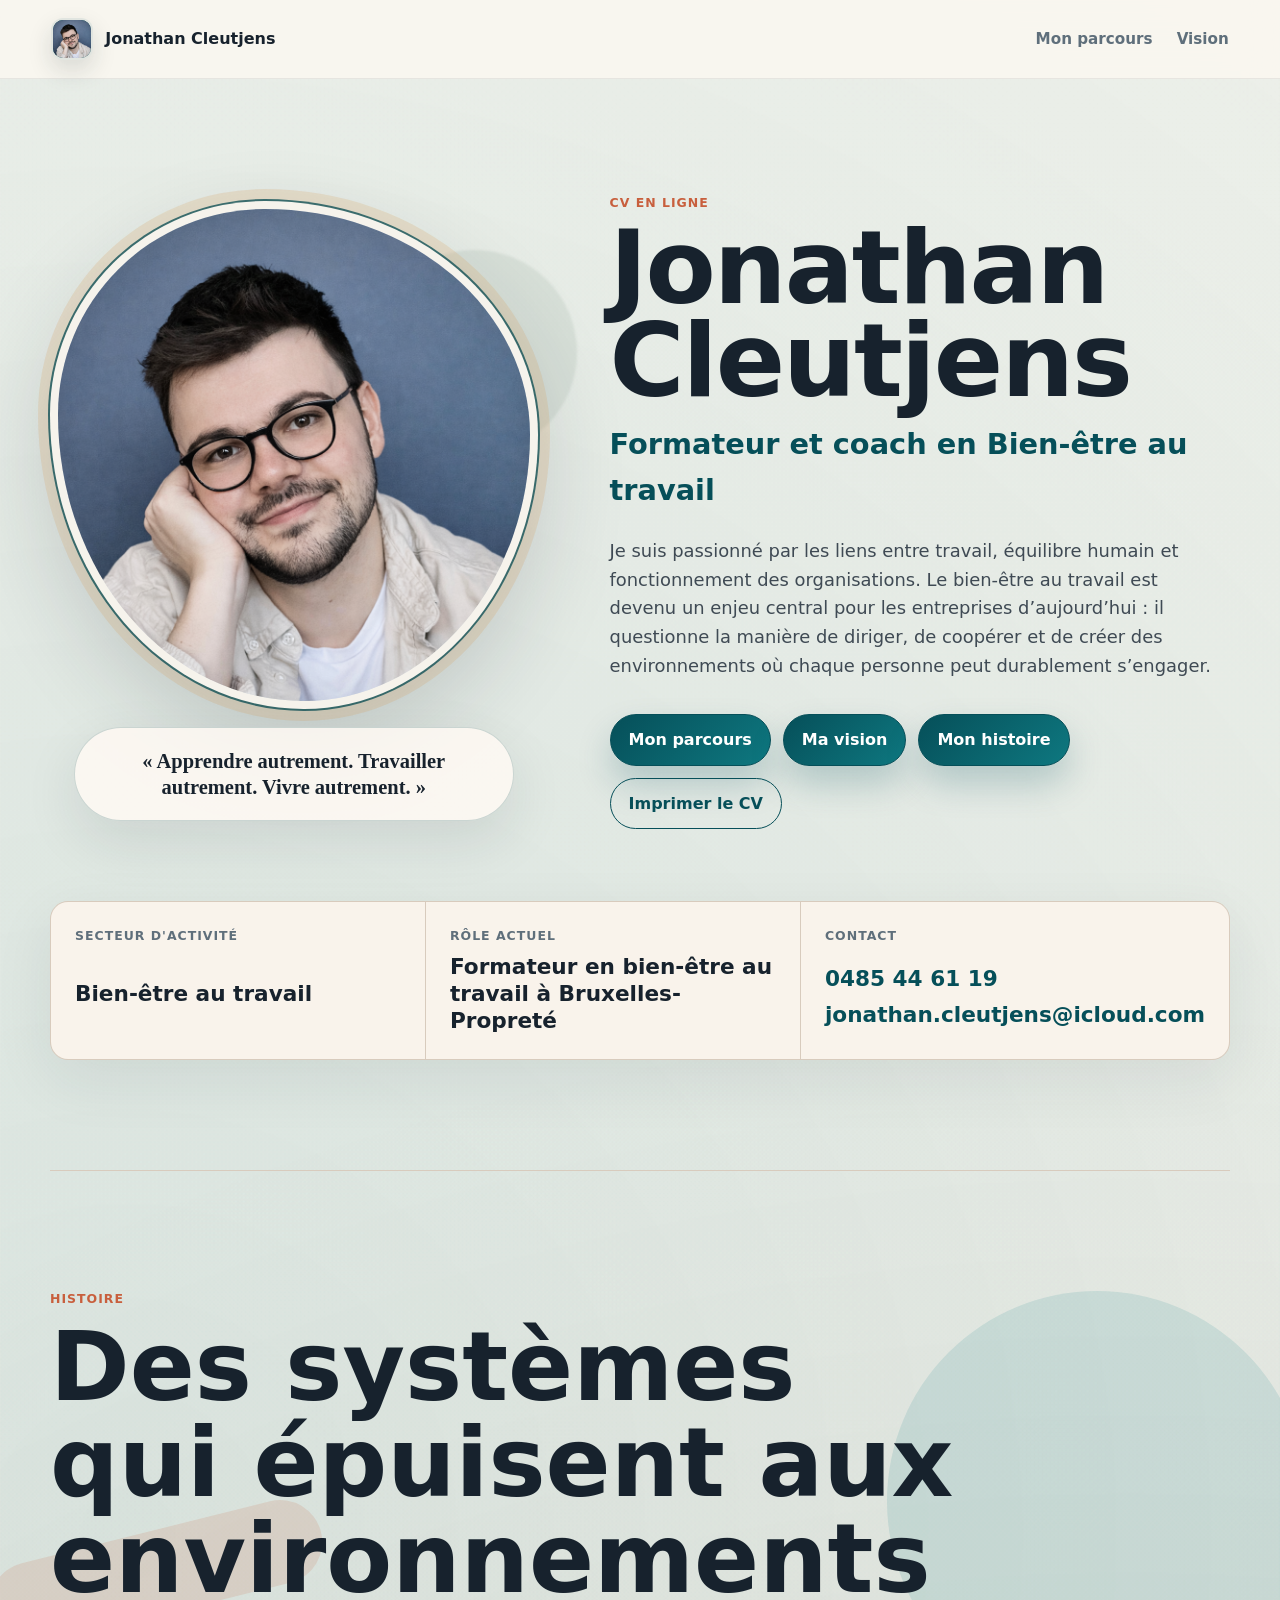
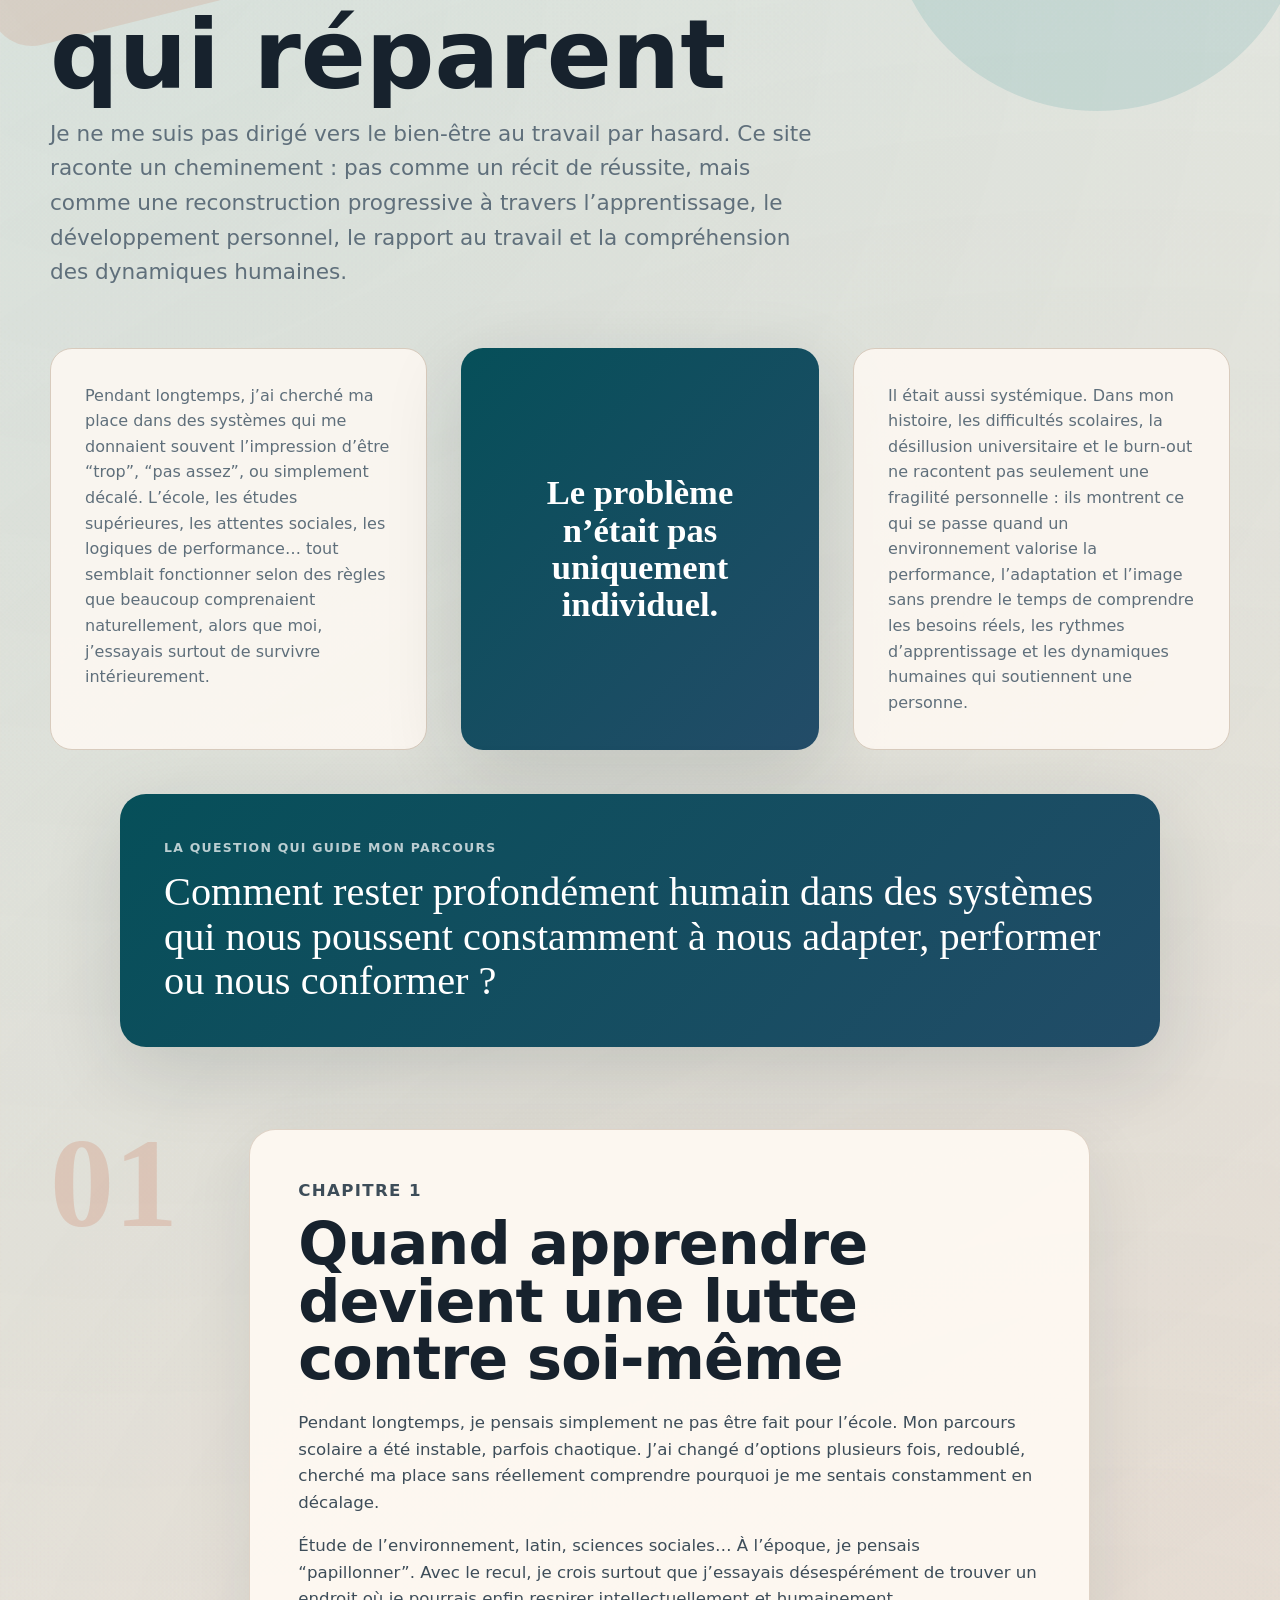
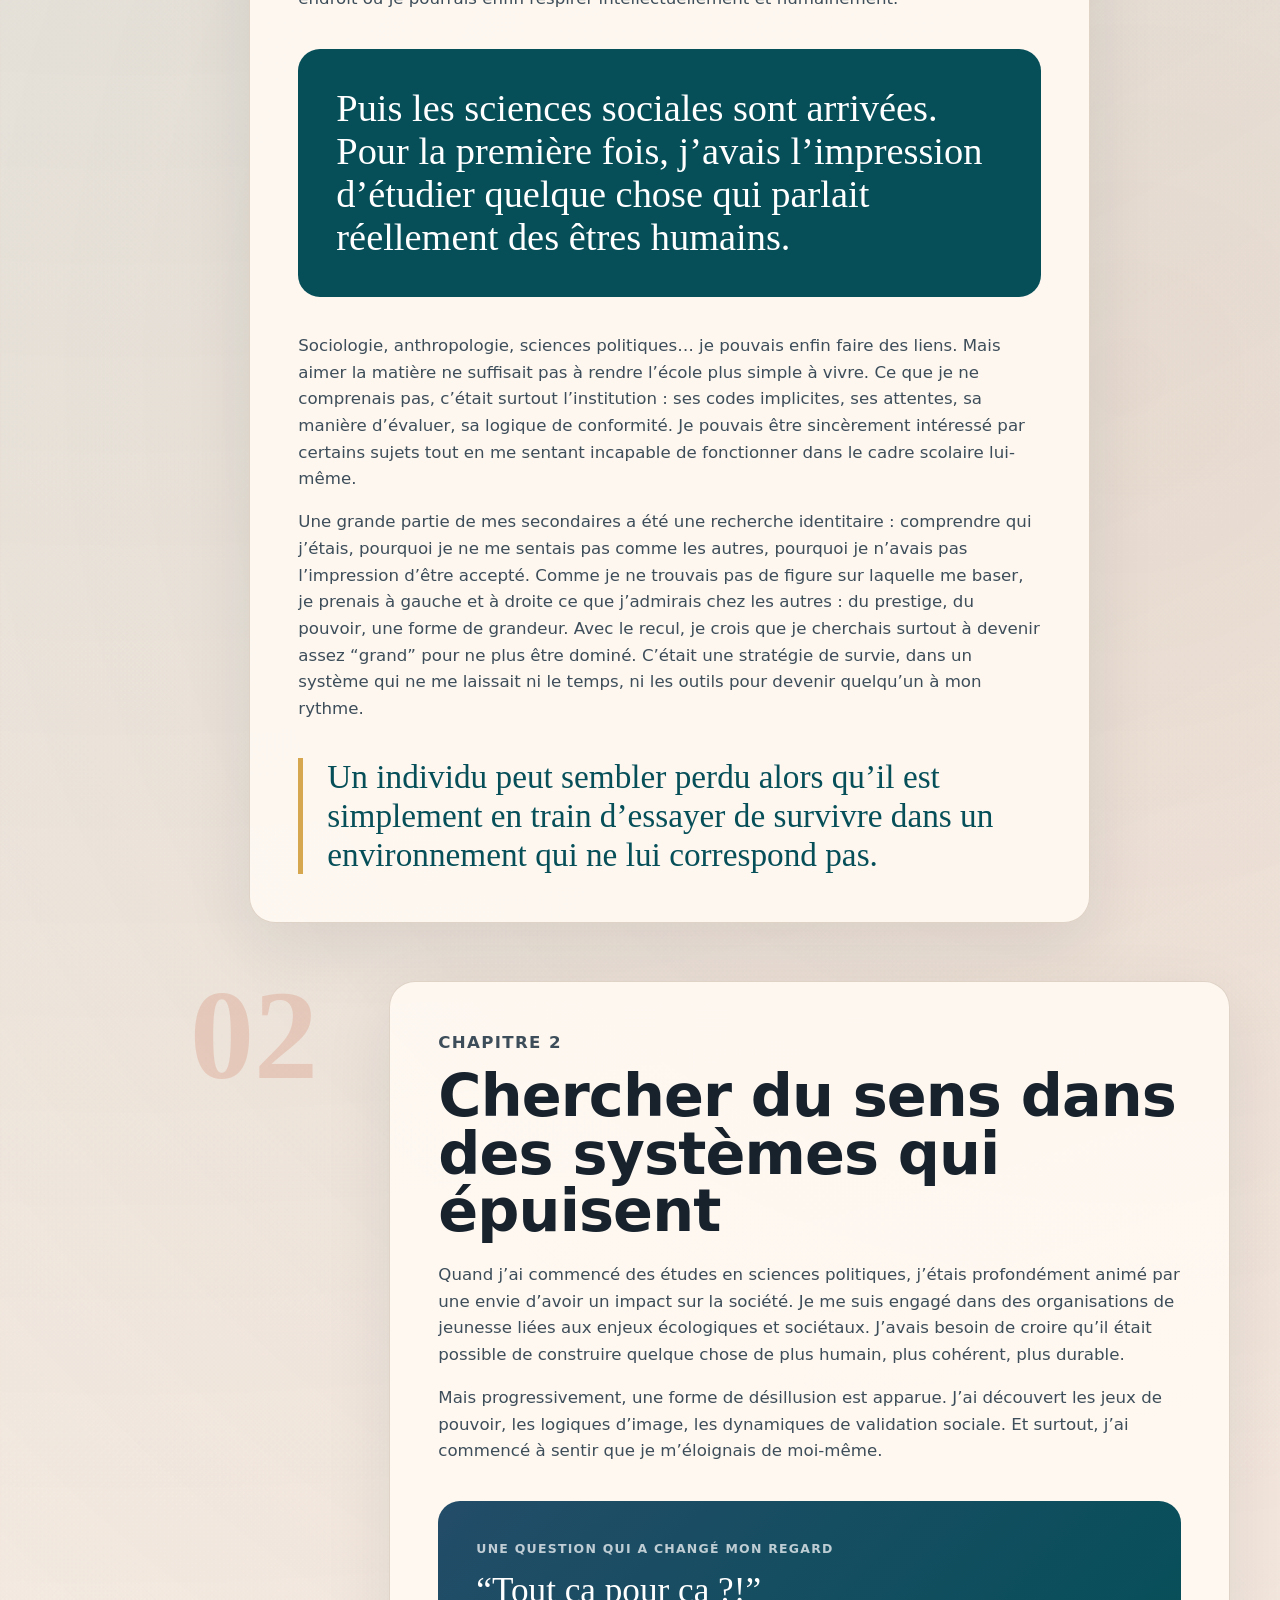
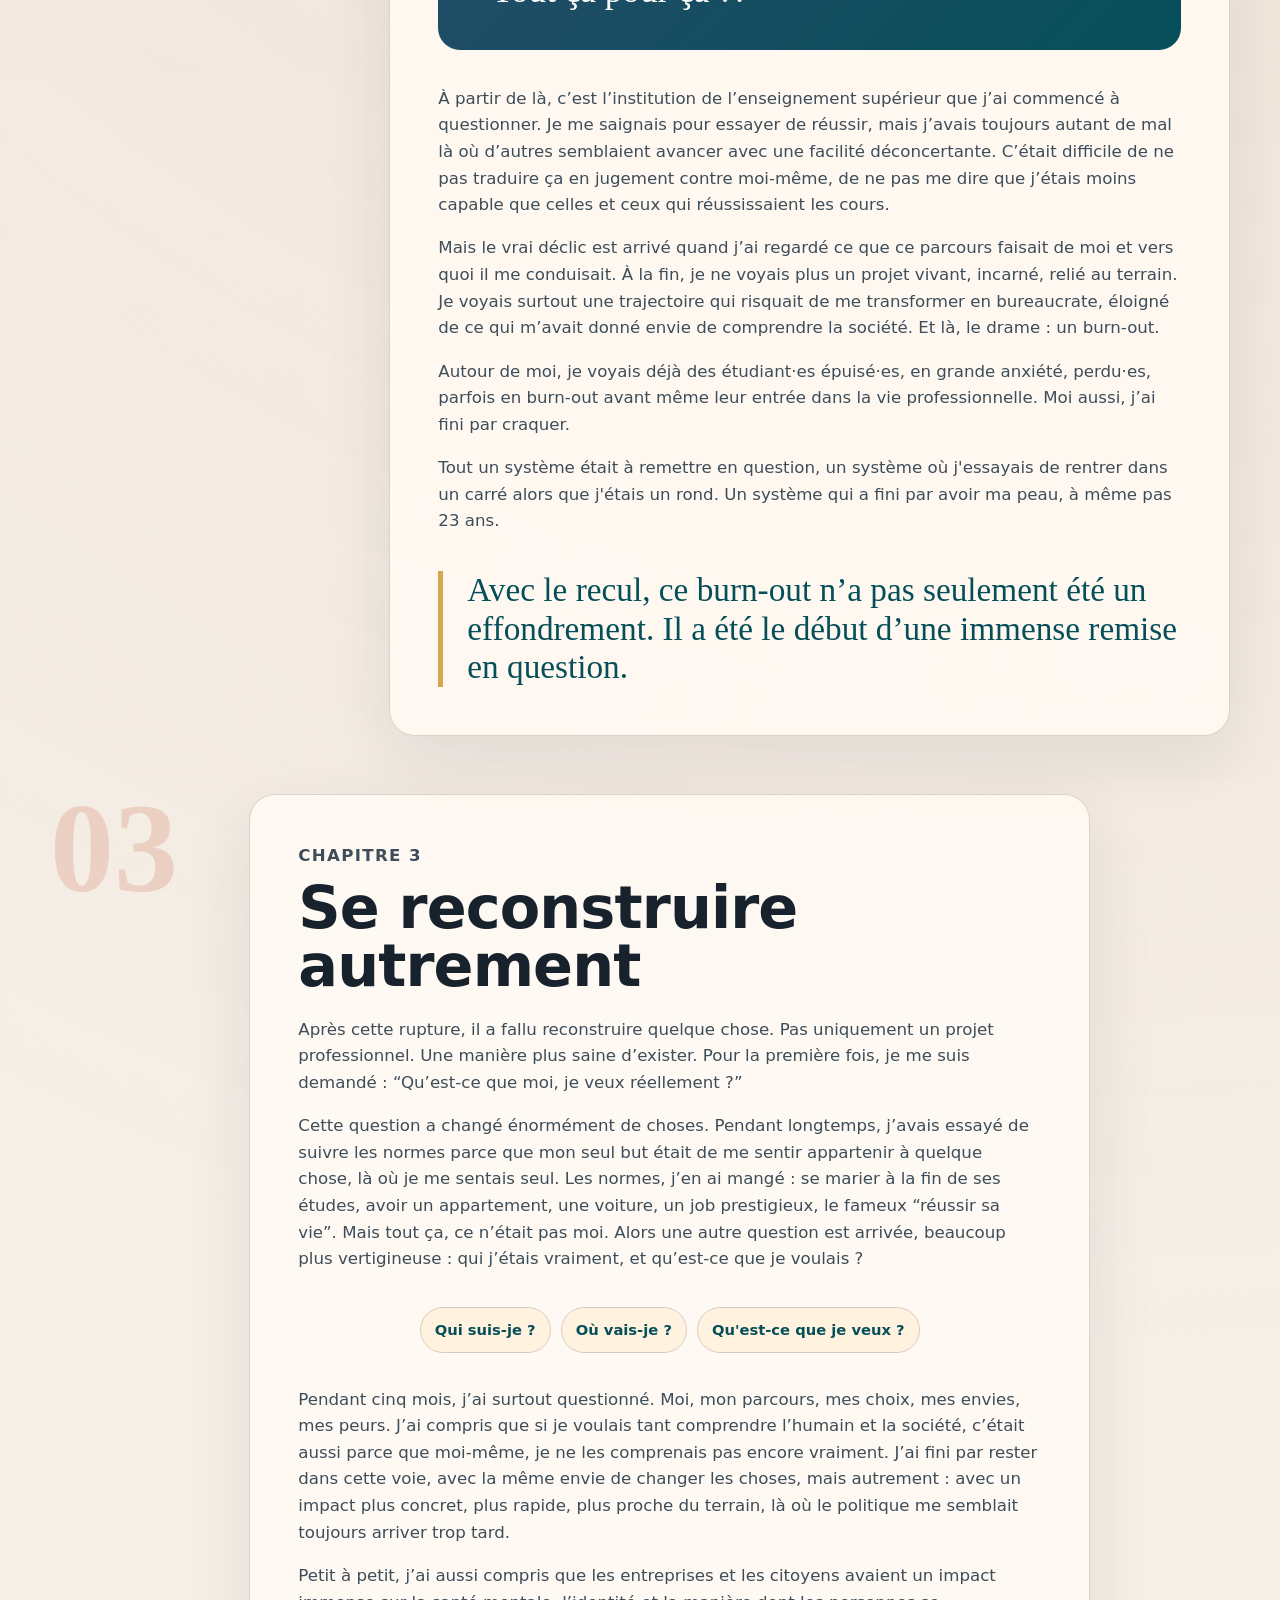
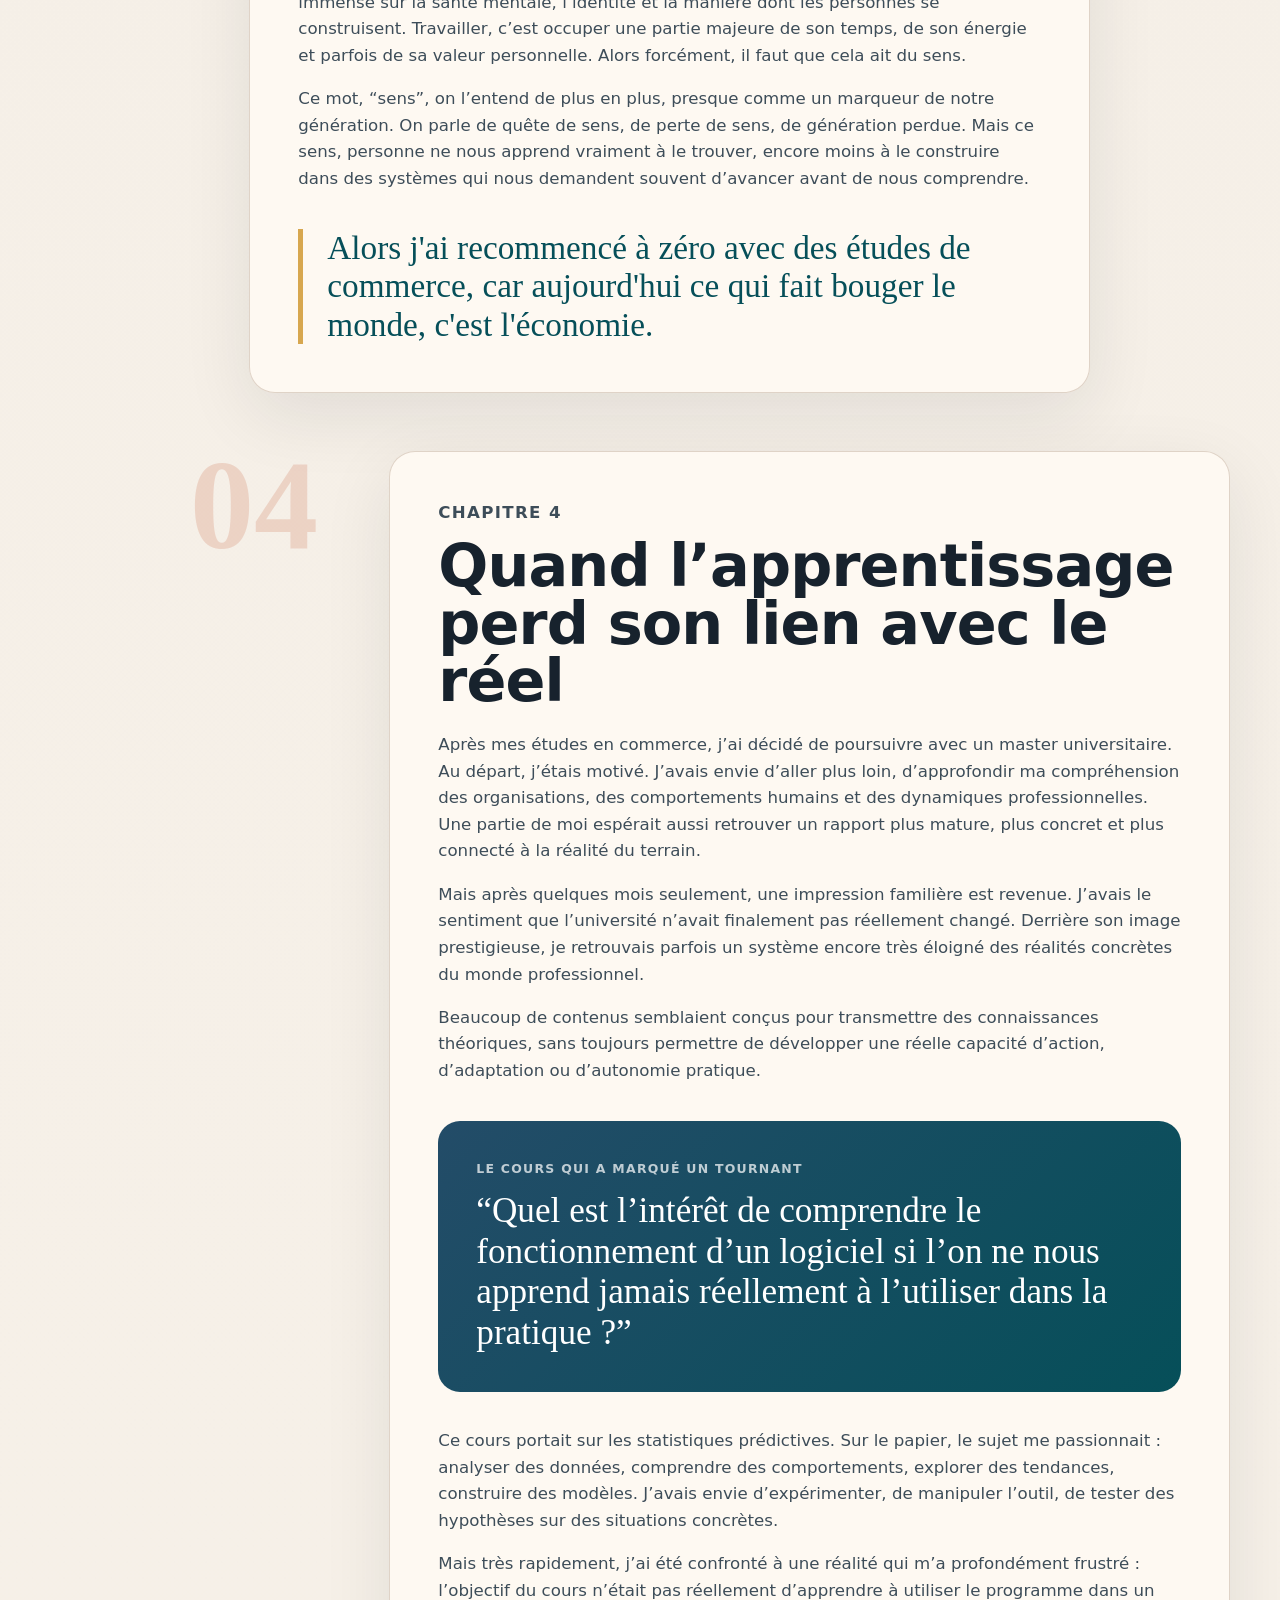
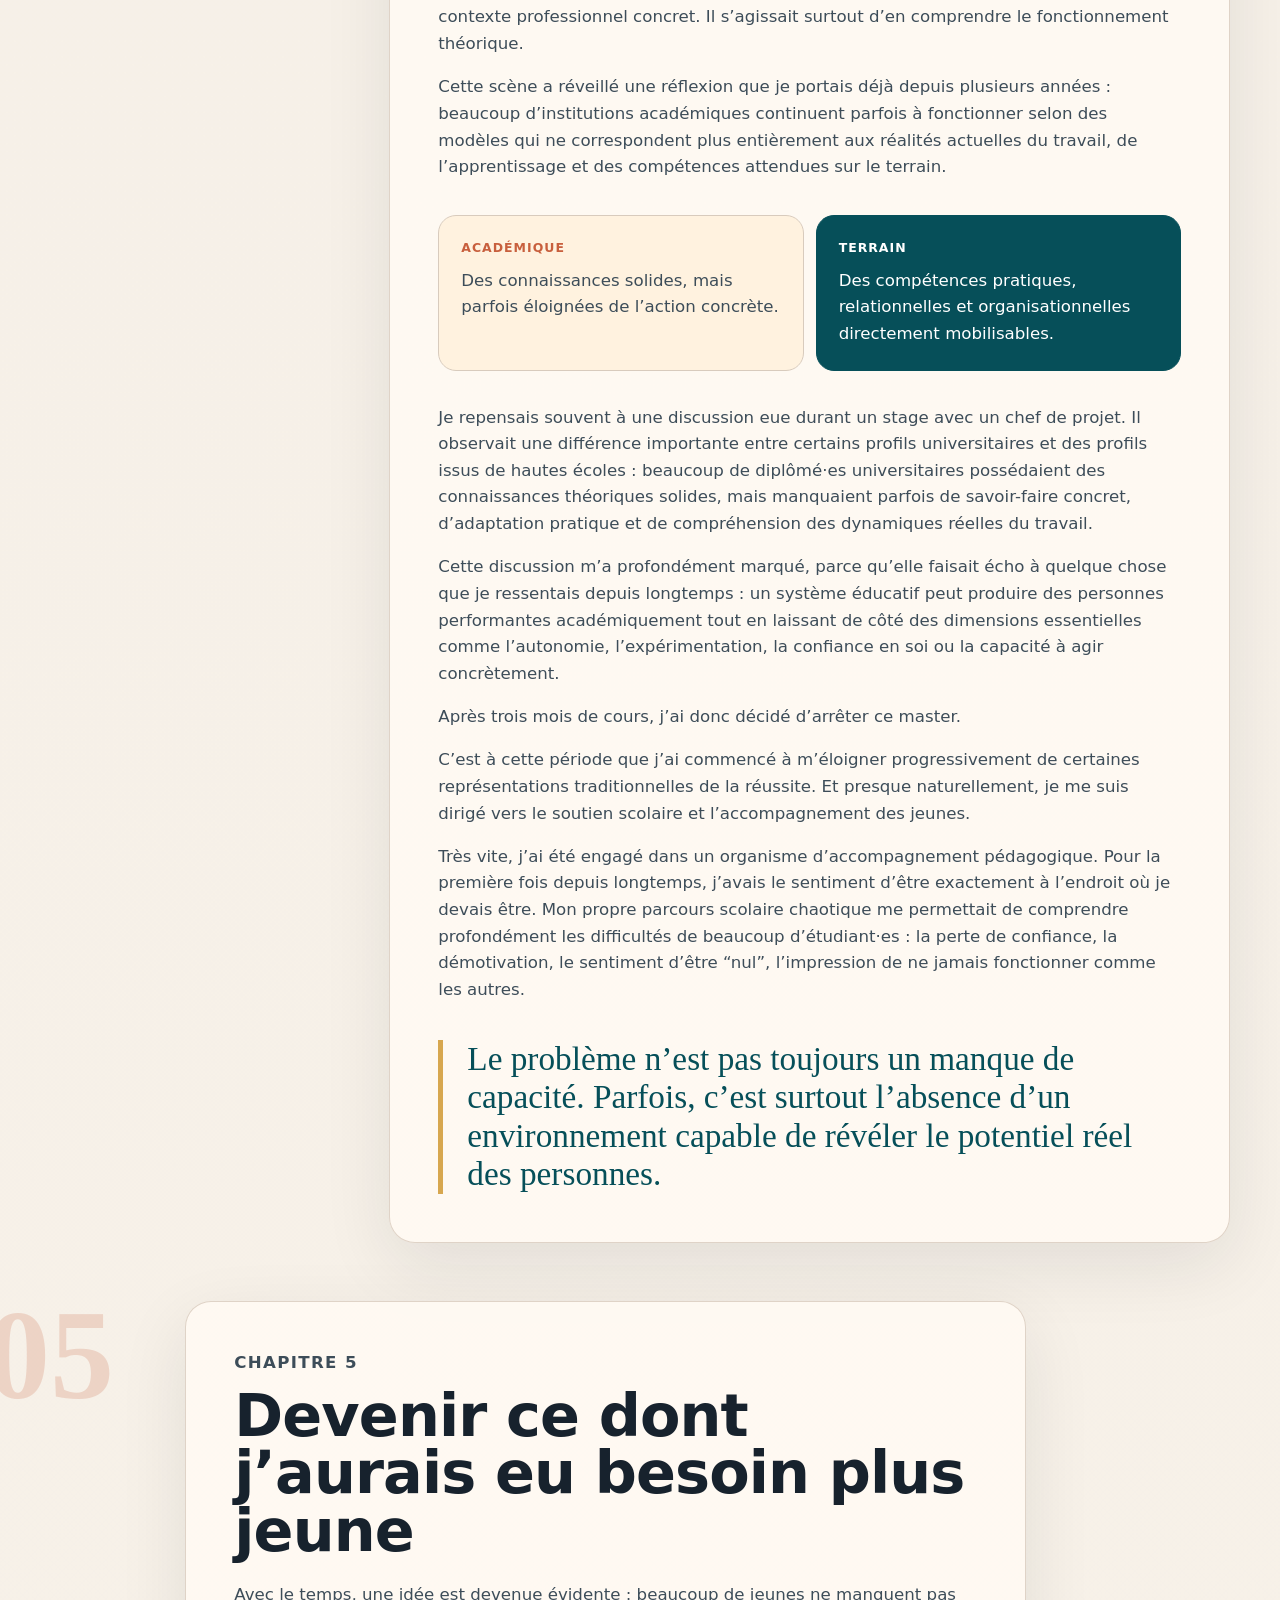
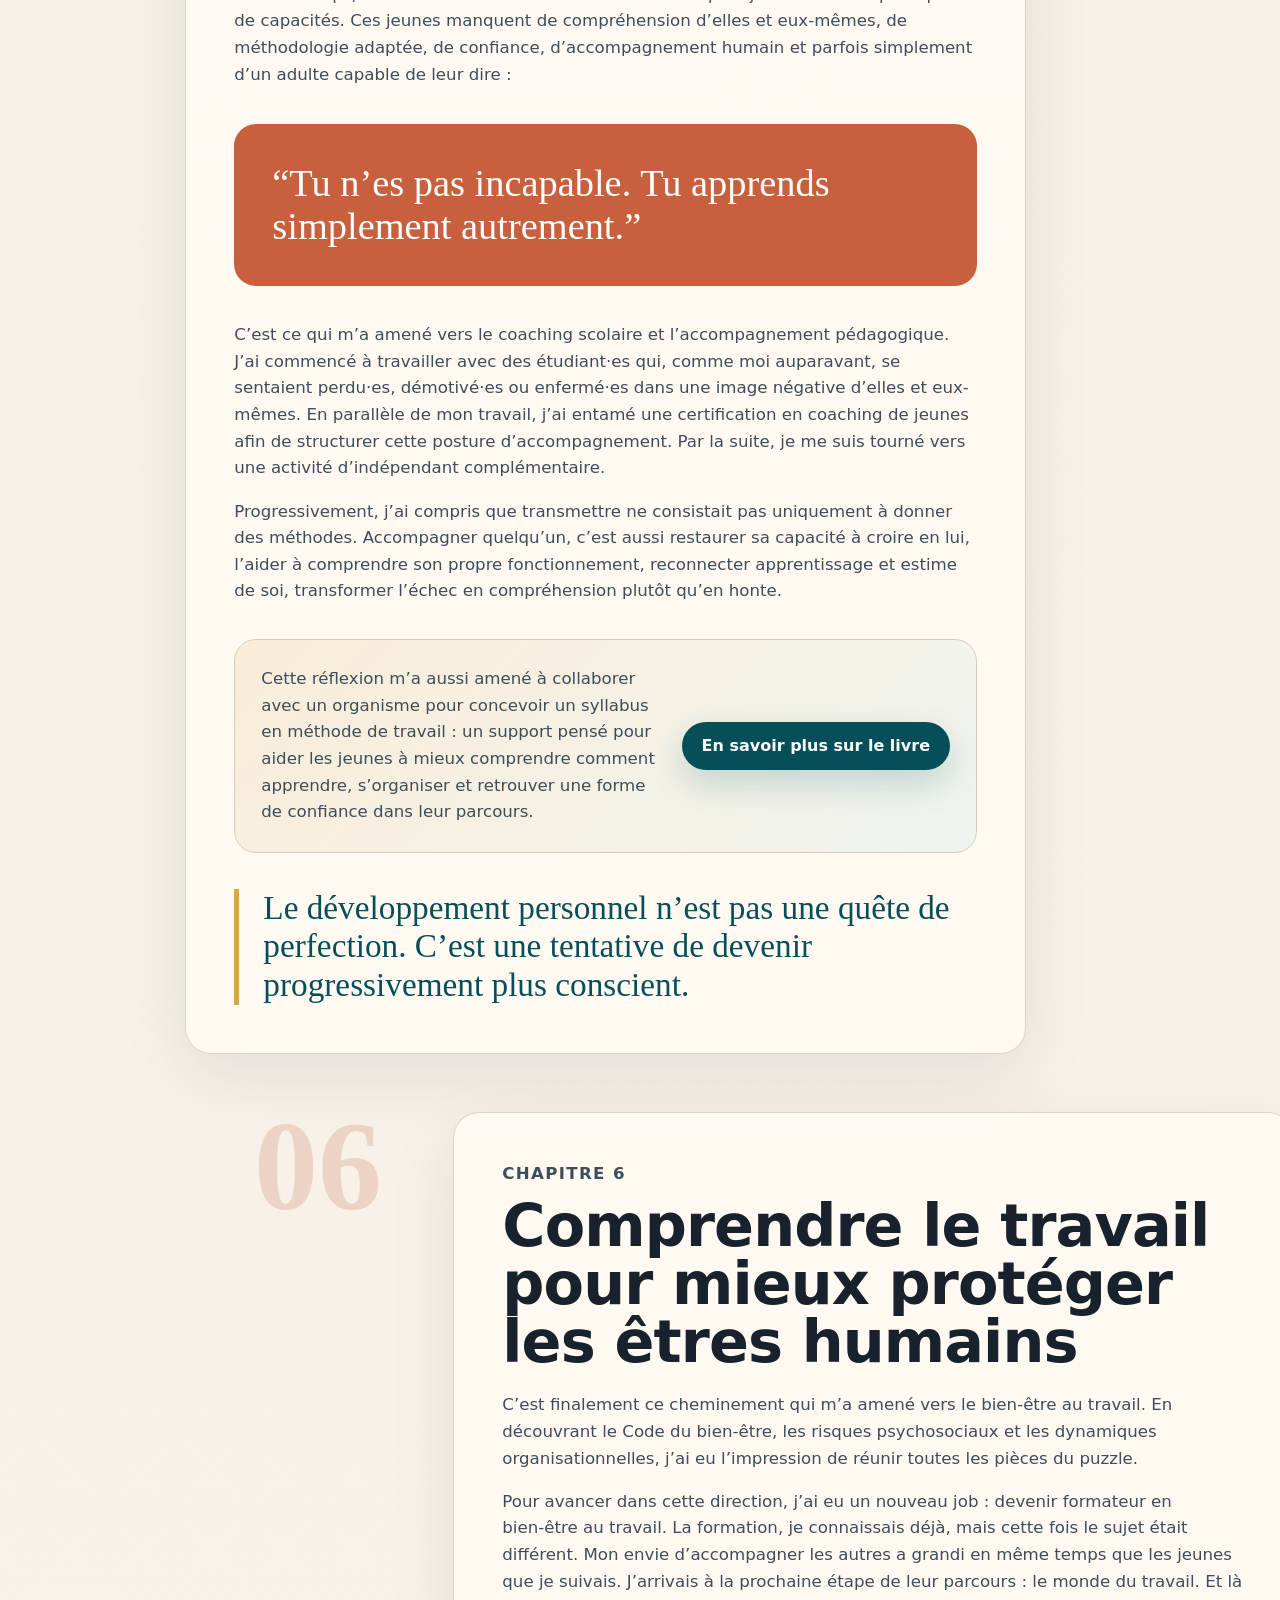
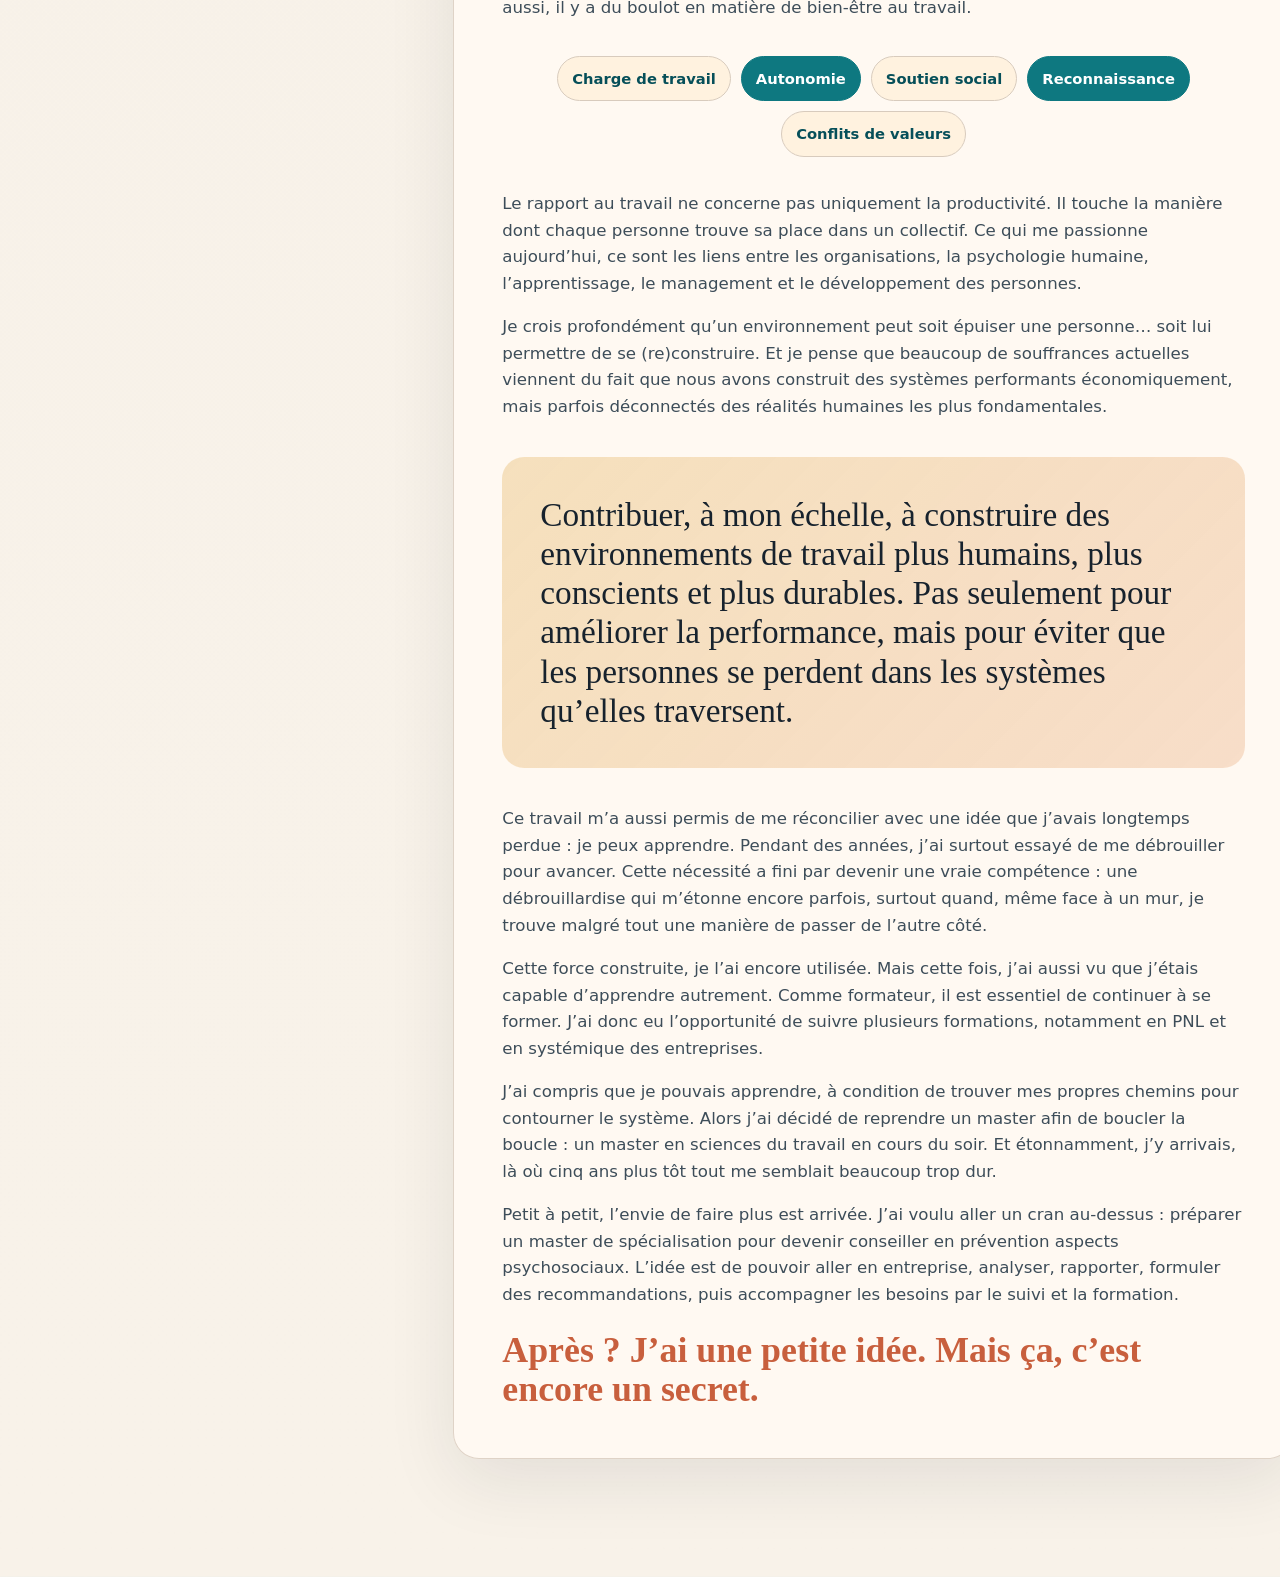
==== commit 13b5c797: "Add files via upload" ====
--- a/index.html
+++ b/index.html
@@ -47,6 +47,18 @@
             >
               Mon parcours
             </a>
+            <a
+              class="primary-action"
+              href="vision.html"
+            >
+              Ma vision
+            </a>
+            <a
+              class="primary-action"
+              href="#mon-histoire"
+            >
+              Mon histoire
+            </a>
             <button class="secondary-action" type="button" id="printButton">Imprimer le CV</button>
           </div>
         </div>
@@ -70,7 +82,7 @@
         </article>
       </section>
 
-      <section class="story-lab" aria-label="Histoire personnelle">
+      <section id="mon-histoire" class="story-lab" aria-label="Histoire personnelle">
         <div class="story-lead">
           <p class="eyebrow">Histoire</p>
           <h2>Des systèmes qui épuisent aux environnements qui réparent</h2>
--- a/styles.css
+++ b/styles.css
@@ -108,46 +108,63 @@
 
 .hero-visual {
   position: relative;
-  min-height: 520px;
-  overflow: hidden;
-  background: #e7ddd0;
-  border: 1px solid rgba(255, 255, 255, 0.62);
-  border-radius: 20px;
-  box-shadow: var(--shadow);
+  display: grid;
+  gap: 22px;
+  align-content: start;
+  min-height: auto;
+  overflow: visible;
 }
 
 .hero-visual::after {
   position: absolute;
   content: "";
-  inset: 0;
-  background:
-    linear-gradient(180deg, rgba(31, 41, 51, 0.02) 35%, rgba(31, 41, 51, 0.22) 100%),
-    linear-gradient(135deg, rgba(18, 109, 120, 0.06), transparent 42%);
+  top: 8%;
+  right: -8%;
+  z-index: -1;
+  width: 42%;
+  aspect-ratio: 1;
+  background: rgba(194, 204, 195, 0.42);
+  border-radius: 50%;
+  filter: blur(1px);
   pointer-events: none;
 }
 
 .profile-photo {
-  position: absolute;
-  inset: 0;
+  position: relative;
   width: 100%;
-  height: 100%;
+  aspect-ratio: 0.96;
+  height: auto;
   object-fit: cover;
   object-position: 50% 42%;
+  background: #dfe7e8;
+  border: 8px solid rgba(248, 244, 237, 0.95);
+  border-radius: 44% 56% 48% 52% / 42% 46% 54% 58%;
+  box-shadow:
+    0 0 0 2px rgba(14, 79, 85, 0.78),
+    0 0 0 12px rgba(213, 155, 86, 0.2),
+    0 34px 90px rgba(31, 41, 51, 0.18);
 }
 
 .signal-card {
-  position: absolute;
+  position: relative;
   z-index: 1;
-  right: 24px;
-  bottom: 24px;
-  left: 24px;
+  width: min(92%, 440px);
+  margin: -4px auto 0;
   display: grid;
   gap: 4px;
-  padding: 20px;
-  background: rgba(255, 250, 243, 0.9);
-  border: 1px solid rgba(255, 255, 255, 0.58);
-  border-radius: 16px;
-  box-shadow: 0 20px 50px rgba(31, 41, 51, 0.14);
+  padding: 20px 24px;
+  color: var(--ink);
+  text-align: center;
+  background: rgba(255, 250, 243, 0.84);
+  border: 1px solid rgba(14, 79, 85, 0.2);
+  border-radius: 999px;
+  box-shadow: 0 20px 54px rgba(31, 41, 51, 0.1);
+}
+
+.signal-card strong {
+  font-family: Georgia, "Times New Roman", serif;
+  font-size: clamp(1.05rem, 1.6vw, 1.35rem);
+  line-height: 1.28;
 }
 
 .signal-card span,
@@ -1906,6 +1923,10 @@
 }
 
 @media (max-width: 860px) {
+  .vision-page {
+    overflow-x: hidden;
+  }
+
   .topbar {
     position: static;
     align-items: flex-start;
@@ -1931,8 +1952,23 @@
   }
 
   .hero-visual {
-    min-height: 360px;
     order: -1;
+    width: min(100%, 520px);
+    margin: 0 auto 22px;
+  }
+
+  .profile-photo {
+    aspect-ratio: 1;
+    border-width: 6px;
+    box-shadow:
+      0 0 0 2px rgba(14, 79, 85, 0.78),
+      0 0 0 9px rgba(213, 155, 86, 0.19),
+      0 26px 70px rgba(31, 41, 51, 0.16);
+  }
+
+  .signal-card {
+    width: min(94%, 430px);
+    padding: 16px 20px;
   }
 
   .story-intro-panel,
@@ -1956,9 +1992,53 @@
     text-align: left;
   }
 
+  .vision-editorial-hero::after {
+    position: absolute;
+    right: -62px;
+    bottom: 8%;
+    width: 190px;
+    height: 190px;
+    content: "";
+    background: rgba(218, 226, 229, 0.46);
+    border-radius: 44% 56% 48% 52%;
+    transform: rotate(-18deg);
+  }
+
   .vision-editorial-hero h1,
   .vision-editorial-hero p:not(.vision-label) {
     margin-left: 0;
+  }
+
+  .vision-geometry span:nth-child(1) {
+    top: 6%;
+    left: -42px;
+    width: 180px;
+  }
+
+  .vision-geometry span:nth-child(2) {
+    right: -86px;
+    bottom: 18%;
+    width: 240px;
+    height: 118px;
+  }
+
+  .vision-geometry span:nth-child(3) {
+    top: 18%;
+    right: -30px;
+    width: 120px;
+    height: 220px;
+  }
+
+  .vision-prologue,
+  .vision-closing {
+    width: min(100%, 720px);
+  }
+
+  .vision-prologue::before,
+  .vision-closing::before {
+    left: auto;
+    right: -76px;
+    opacity: 0.72;
   }
 
   .vision-chapter,
@@ -1979,48 +2059,271 @@
     grid-row: auto;
   }
 
+  .vision-chapter {
+    padding: clamp(74px, 14vw, 118px) 0;
+  }
+
+  .vision-chapter::before {
+    top: 78px;
+    right: -88px;
+    width: 210px;
+    height: 210px;
+    opacity: 0.72;
+    transform: none;
+  }
+
+  .vision-chapter.reverse::before {
+    left: -96px;
+  }
+
   .vision-chapter-heading {
     position: static;
+    max-width: 92%;
+  }
+
+  .vision-chapter:nth-of-type(odd) .vision-chapter-heading {
+    margin-left: auto;
+    text-align: right;
+  }
+
+  .vision-chapter:nth-of-type(even) .vision-chapter-heading {
+    margin-right: auto;
+  }
+
+  .vision-chapter-body {
+    max-width: 92%;
+    padding: 24px;
+    background: rgba(255, 252, 247, 0.52);
+    border: 1px solid rgba(76, 91, 89, 0.12);
+    border-radius: 30px;
+    box-shadow: 0 24px 70px rgba(23, 34, 45, 0.055);
+  }
+
+  .vision-chapter:nth-of-type(odd) .vision-chapter-body {
+    margin-left: auto;
+    transform: translateX(8px);
+  }
+
+  .vision-chapter:nth-of-type(even) .vision-chapter-body {
+    margin-right: auto;
+    transform: translateX(-8px);
+  }
+
+  .vision-chapter-body::before {
+    top: -18px;
+    left: 28px;
+    width: 54px;
+  }
+
+  .vision-chapter:nth-of-type(odd) .vision-chapter-body::before {
+    right: 28px;
+    left: auto;
   }
 
   .vision-list {
     grid-template-columns: 1fr;
   }
 
+  .vision-list li:nth-child(odd) {
+    width: 92%;
+    margin-right: auto;
+  }
+
+  .vision-list li:nth-child(even) {
+    width: 92%;
+    margin-left: auto;
+  }
+
   .vision-fragments {
     grid-template-columns: 1fr;
   }
 
+  .vision-fragments span {
+    min-height: 132px;
+  }
+
+  .vision-fragments span:nth-child(odd) {
+    width: 92%;
+    margin-right: auto;
+  }
+
+  .vision-fragments span:nth-child(even) {
+    width: 92%;
+    margin-left: auto;
+  }
+
   .vision-manifesto {
     margin: clamp(54px, 9vw, 90px) auto;
+    border-radius: 26px;
+    transform: rotate(-1deg);
+  }
+
+  .vision-manifesto:nth-of-type(even) {
+    transform: rotate(1deg);
   }
 
   .vision-mindmap {
-    grid-template-columns: repeat(2, minmax(0, 1fr));
-    min-height: auto;
-    margin: 0 auto clamp(54px, 9vw, 90px);
+    display: block;
+    width: min(100%, 430px);
+    min-height: 660px;
+    margin: clamp(18px, 5vw, 34px) auto clamp(64px, 12vw, 110px);
+    padding: 0;
   }
 
   .vision-mindmap::before,
   .vision-mindmap::after {
-    display: none;
+    display: block;
+    pointer-events: none;
+  }
+
+  .vision-mindmap::before {
+    inset: 96px 28px 84px;
+    border: 1px solid rgba(76, 91, 89, 0.16);
+    border-radius: 50%;
+  }
+
+  .vision-mindmap::after {
+    top: 50%;
+    left: 50%;
+    width: min(82vw, 360px);
+    height: min(82vw, 360px);
+    background:
+      radial-gradient(circle, transparent 48%, rgba(76, 91, 89, 0.13) 49%, transparent 50%),
+      radial-gradient(circle, transparent 66%, rgba(76, 91, 89, 0.1) 67%, transparent 68%);
+    transform: translate(-50%, -50%);
   }
 
   .vision-mindmap span,
   .vision-mindmap strong {
-    grid-column: auto !important;
-    grid-row: auto !important;
-    transform: none !important;
+    position: absolute;
+    min-height: auto;
+    padding: 12px 16px;
+    border-radius: 999px;
+    box-shadow: 0 18px 48px rgba(23, 34, 45, 0.07);
   }
 
   .vision-mindmap strong {
-    grid-column: 1 / -1 !important;
-    min-height: 96px;
-    border-radius: 28px;
+    top: 50%;
+    left: 50%;
+    z-index: 2;
+    width: 172px;
+    height: 172px;
+    min-height: 172px;
+    padding: 22px;
+    border-radius: 50%;
+    transform: translate(-50%, -50%) !important;
+  }
+
+  .vision-mindmap strong::before,
+  .vision-mindmap strong::after {
+    position: absolute;
+    content: "";
+    pointer-events: none;
+    border: 1px solid rgba(248, 244, 237, 0.28);
+    border-radius: 50%;
+  }
+
+  .vision-mindmap strong::before {
+    inset: -26px;
+  }
+
+  .vision-mindmap strong::after {
+    inset: -58px;
+    opacity: 0.55;
+  }
+
+  .vision-mindmap span:nth-child(1) {
+    top: 26px;
+    left: 8px;
+    width: 178px;
+    transform: rotate(-6deg) !important;
+  }
+
+  .vision-mindmap span:nth-child(2) {
+    top: 42px;
+    right: 4px;
+    width: 132px;
+    transform: rotate(5deg) !important;
+  }
+
+  .vision-mindmap span:nth-child(3) {
+    top: 132px;
+    left: 48px;
+    width: 128px;
+    transform: rotate(4deg) !important;
+  }
+
+  .vision-mindmap span:nth-child(4) {
+    top: 150px;
+    right: 28px;
+    width: 112px;
+    transform: rotate(-4deg) !important;
+  }
+
+  .vision-mindmap span:nth-child(5) {
+    top: 248px;
+    left: 0;
+    width: 116px;
+    transform: rotate(-8deg) !important;
+  }
+
+  .vision-mindmap span:nth-child(7) {
+    right: 0;
+    bottom: 244px;
+    width: 148px;
+    transform: rotate(7deg) !important;
+  }
+
+  .vision-mindmap span:nth-child(8) {
+    bottom: 148px;
+    left: 2px;
+    width: 134px;
+    transform: rotate(5deg) !important;
+  }
+
+  .vision-mindmap span:nth-child(9) {
+    right: 34px;
+    bottom: 136px;
+    width: 112px;
+    transform: rotate(-5deg) !important;
+  }
+
+  .vision-mindmap span:nth-child(10) {
+    bottom: 42px;
+    left: 42px;
+    width: 118px;
+    transform: rotate(-3deg) !important;
+  }
+
+  .vision-mindmap span:nth-child(11) {
+    right: 2px;
+    bottom: 40px;
+    width: 154px;
+    transform: rotate(4deg) !important;
   }
 
   .vision-small-lines {
     grid-template-columns: 1fr;
+  }
+
+  .vision-small-lines span:nth-child(odd) {
+    width: 92%;
+    margin-right: auto;
+  }
+
+  .vision-small-lines span:nth-child(even) {
+    width: 92%;
+    margin-left: auto;
+  }
+
+  .vision-tension div:nth-child(1) {
+    width: 92%;
+    margin-right: auto;
+  }
+
+  .vision-tension div:nth-child(2) {
+    width: 92%;
+    margin-left: auto;
   }
 
   .book-callout a {
@@ -2045,6 +2348,27 @@
 @media (max-width: 560px) {
   main {
     width: min(100% - 28px, 1180px);
+  }
+
+  .vision-chapter-heading,
+  .vision-chapter-body {
+    max-width: 94%;
+  }
+
+  .vision-chapter:nth-of-type(odd) .vision-chapter-body {
+    transform: translateX(5px);
+  }
+
+  .vision-chapter:nth-of-type(even) .vision-chapter-body {
+    transform: translateX(-5px);
+  }
+
+  .vision-manifesto {
+    transform: rotate(-0.6deg);
+  }
+
+  .vision-manifesto:nth-of-type(even) {
+    transform: rotate(0.6deg);
   }
 
   .nav-links {
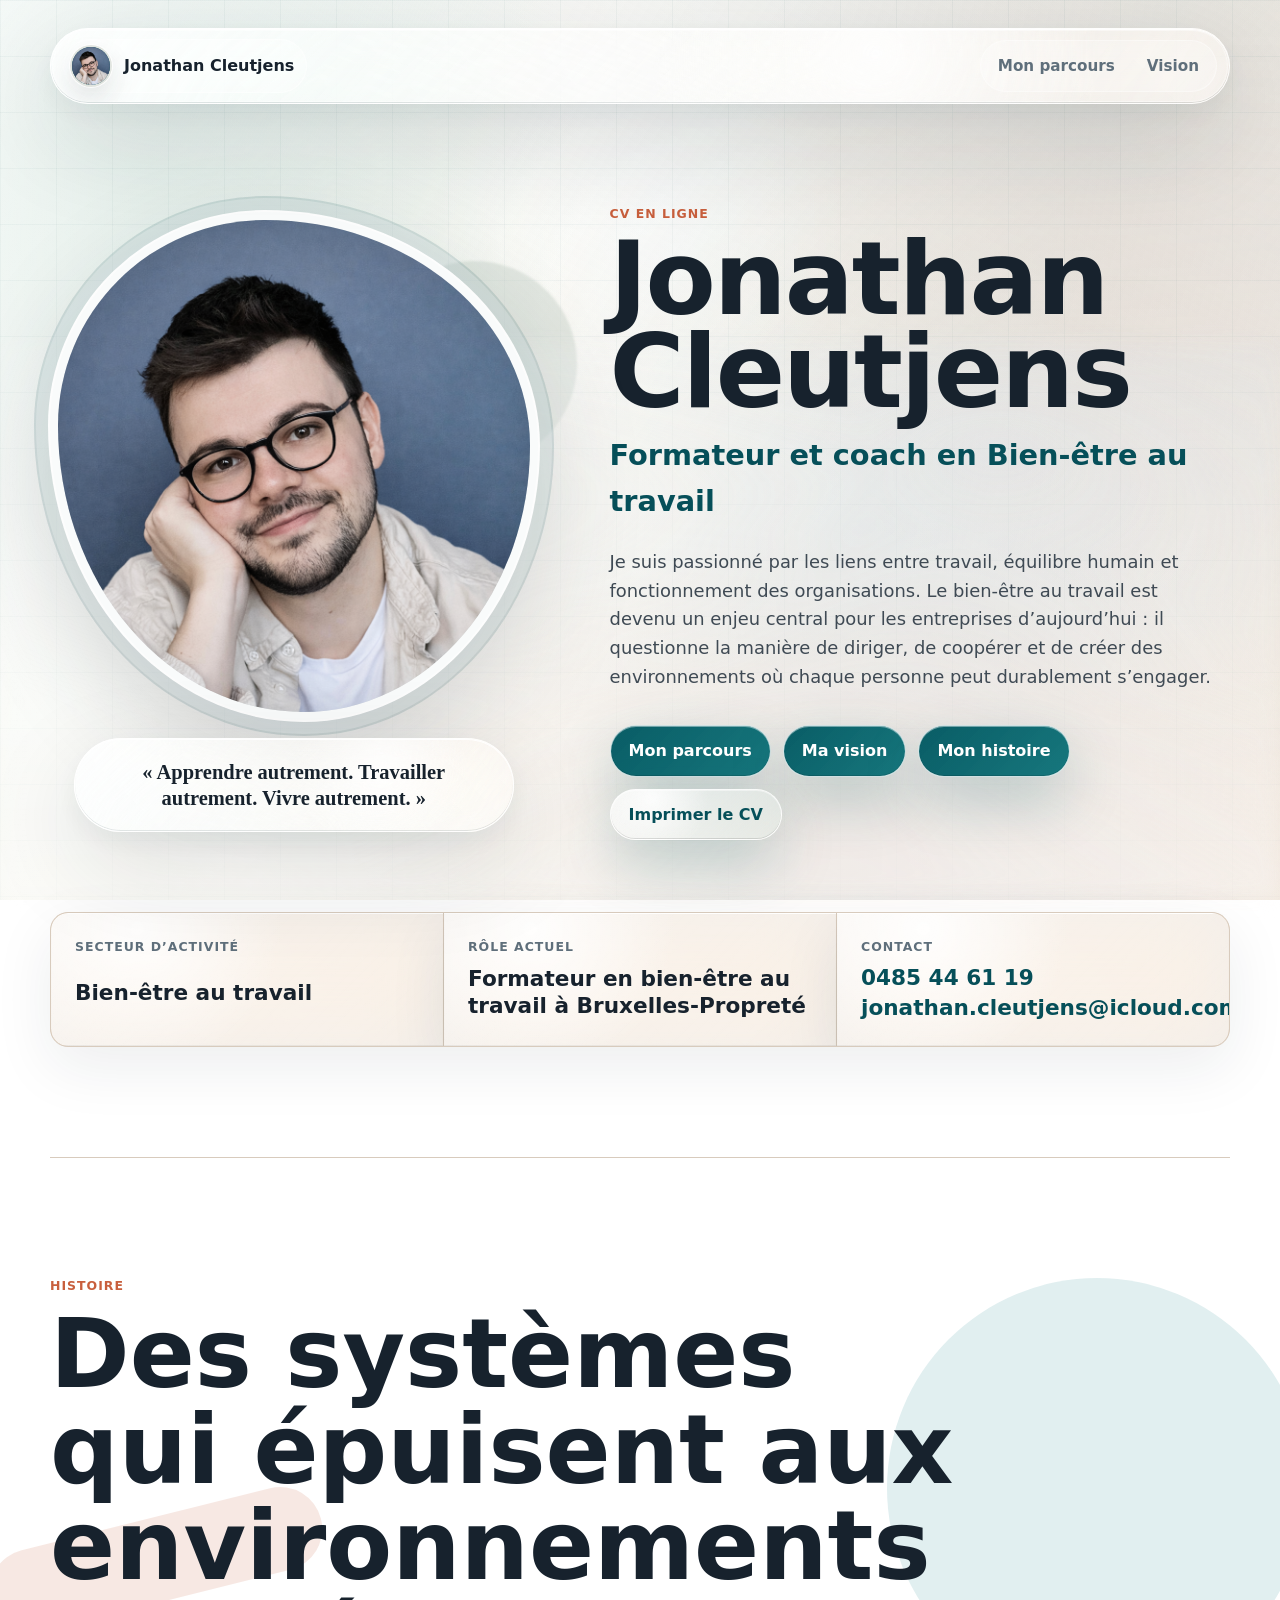
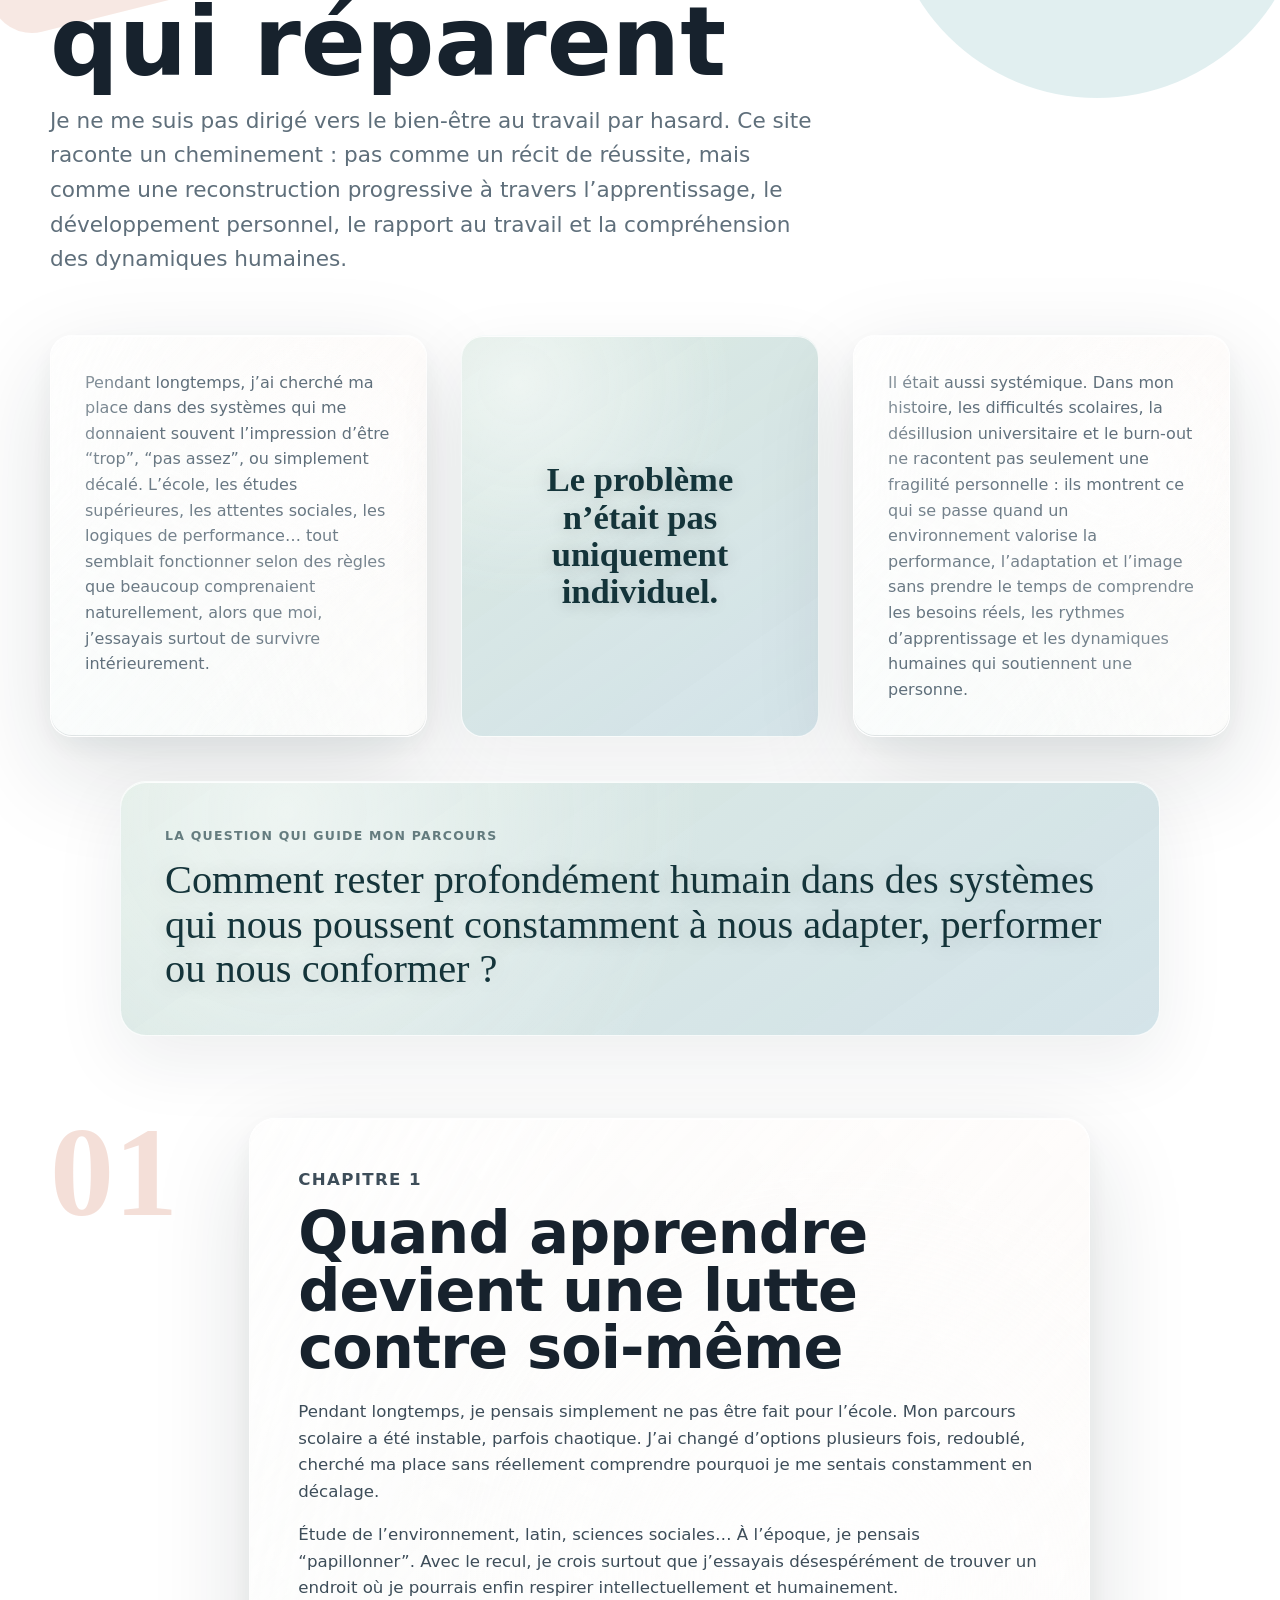
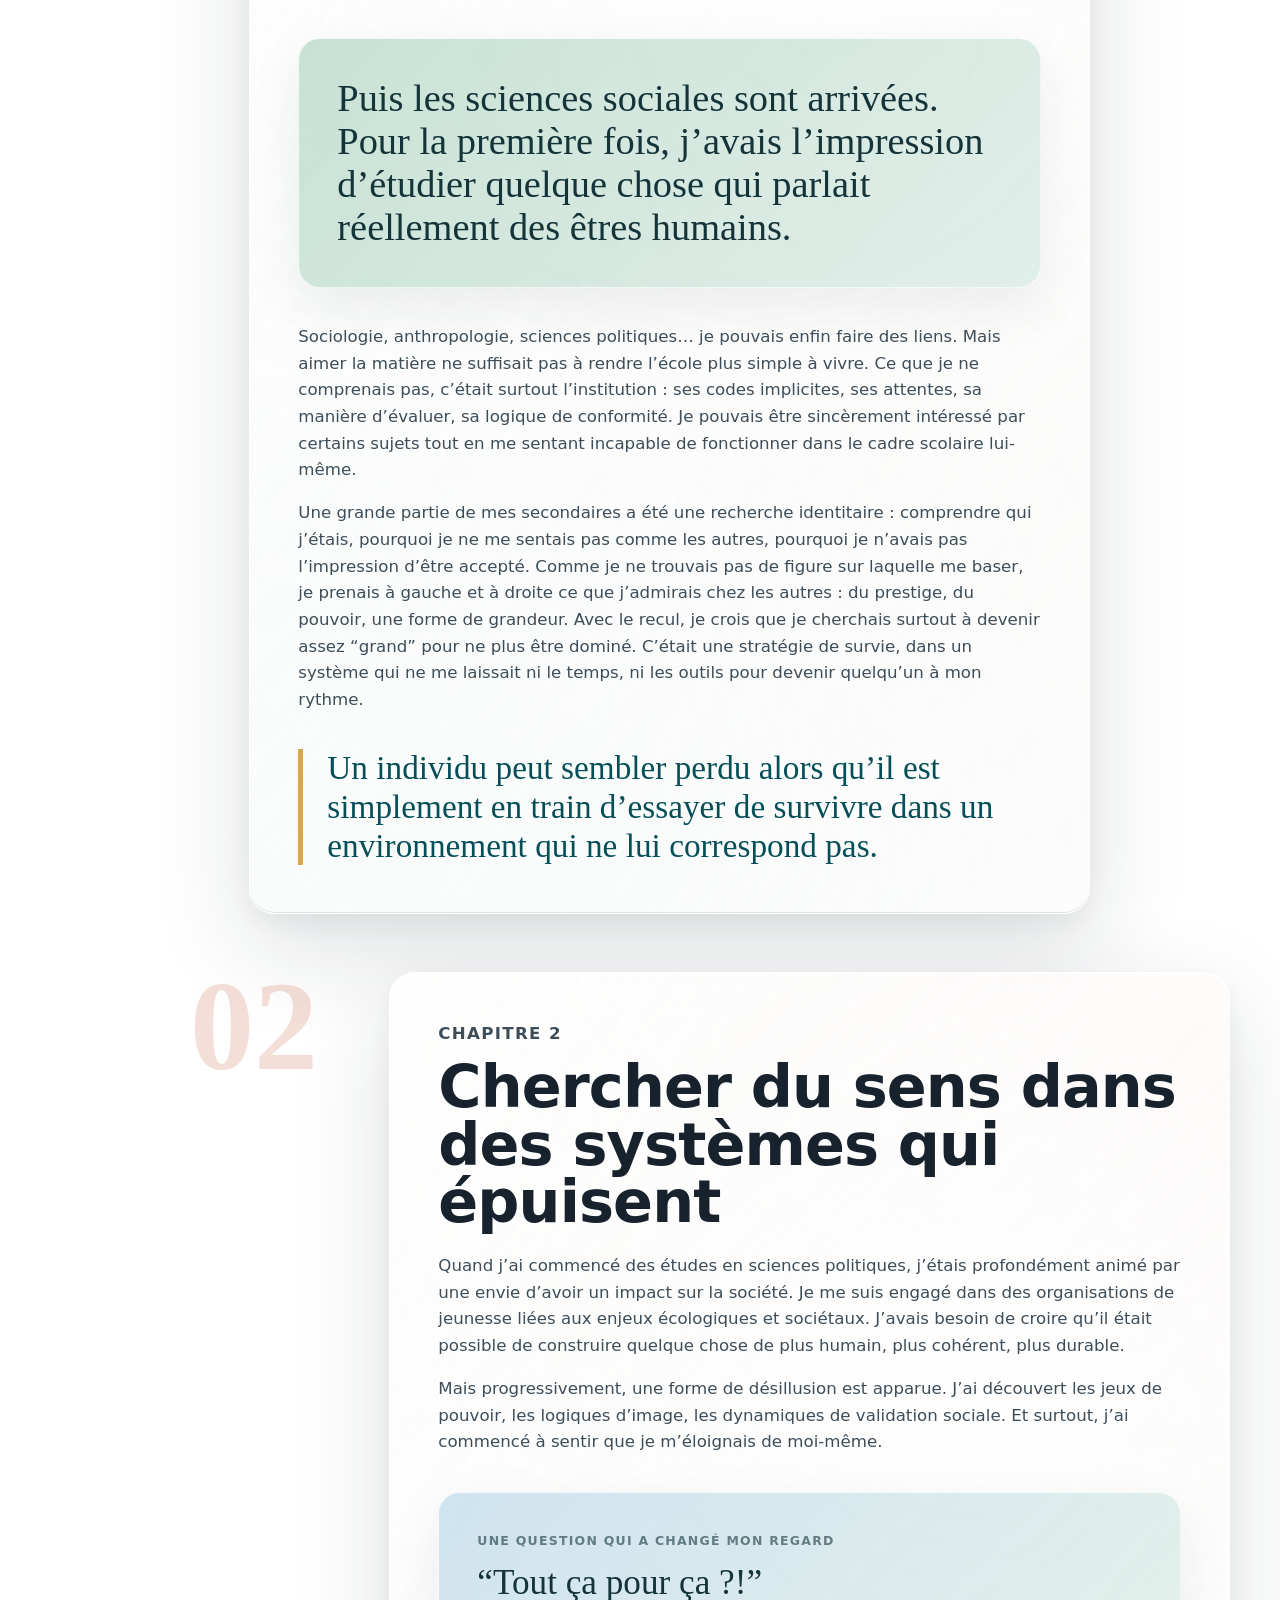
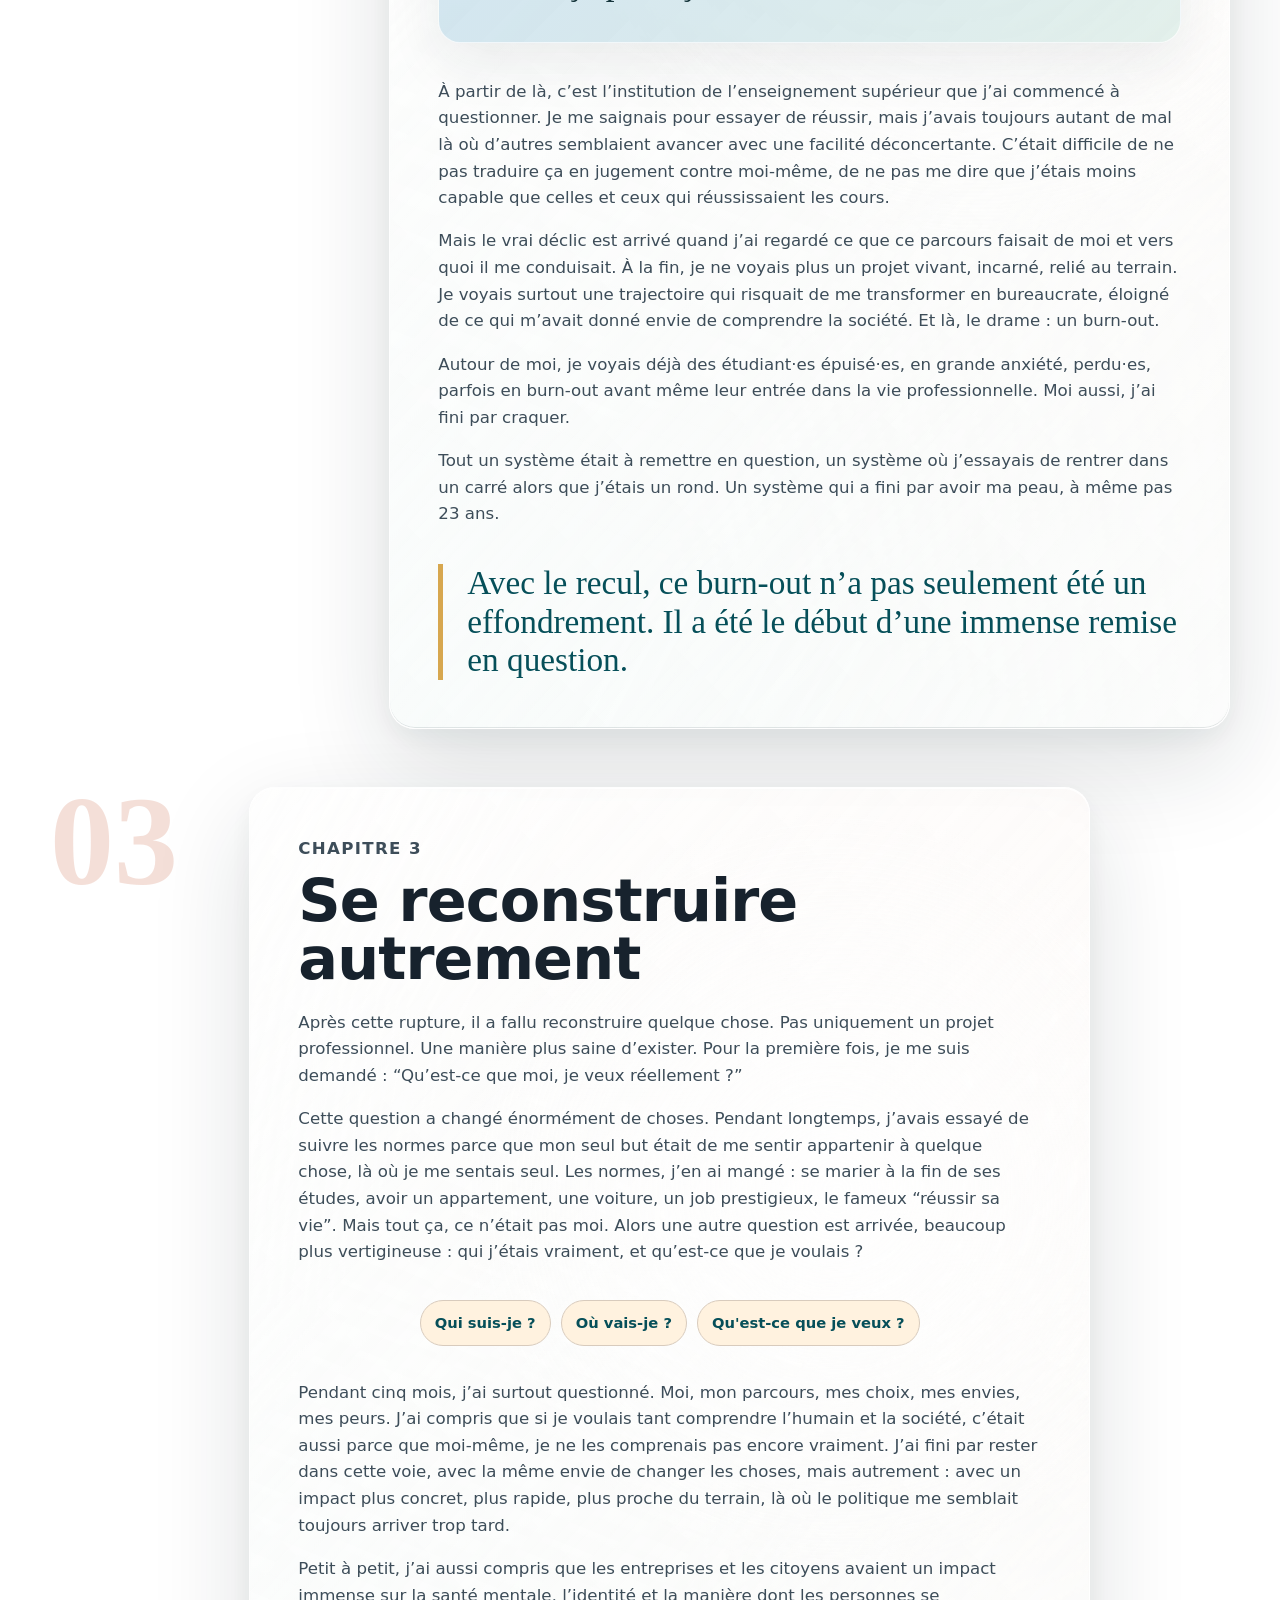
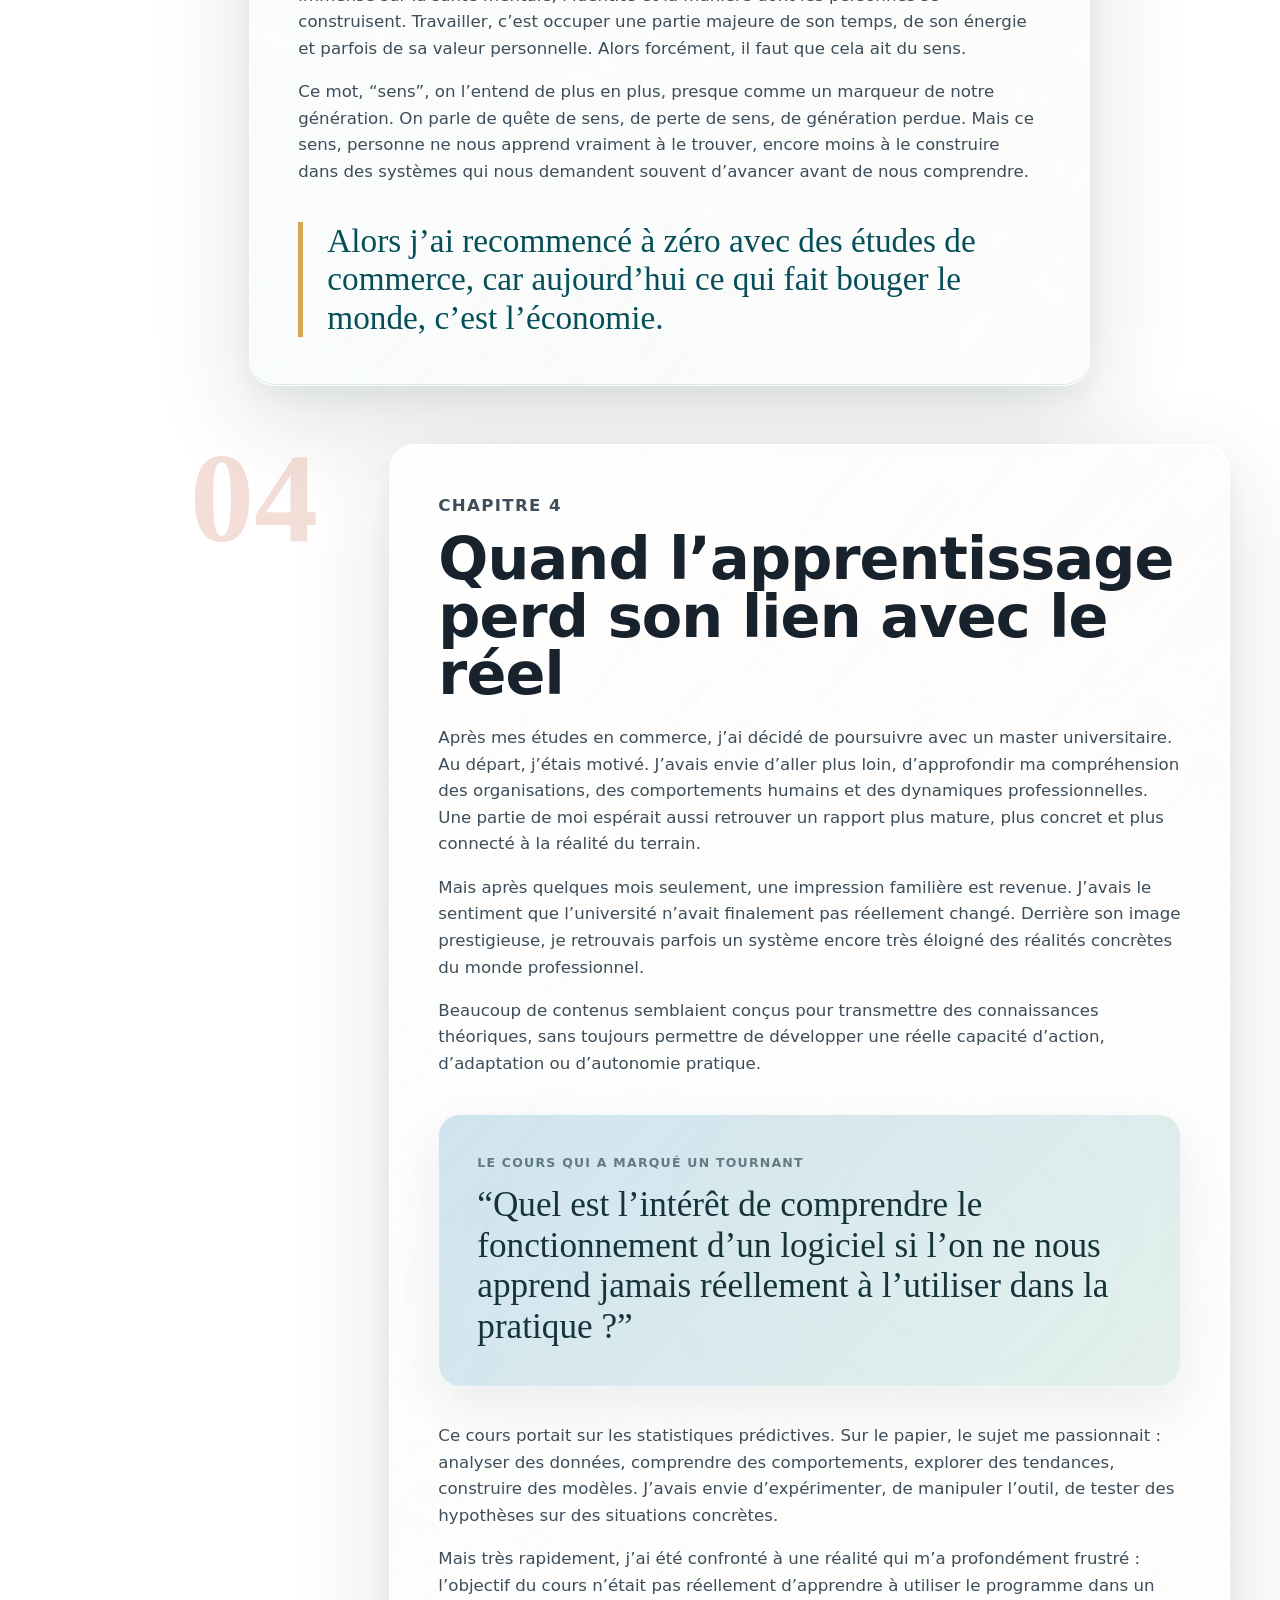
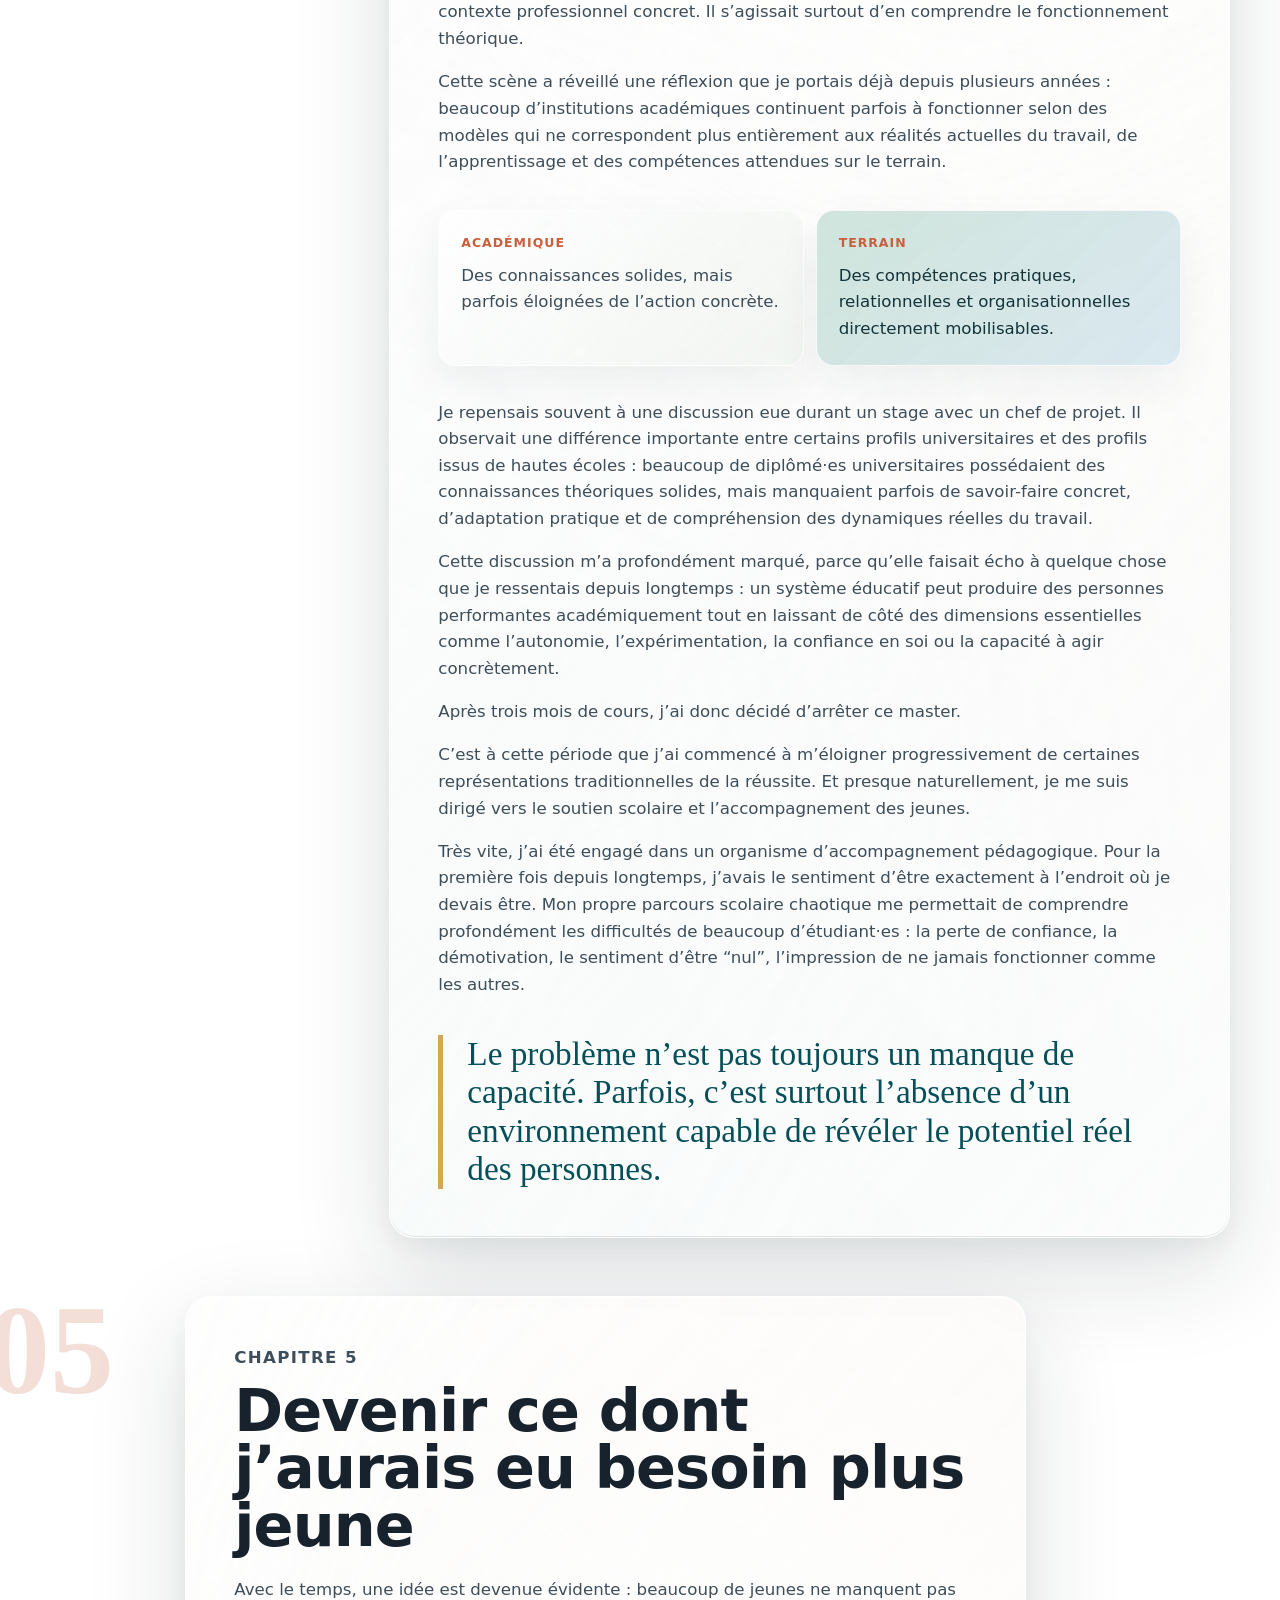
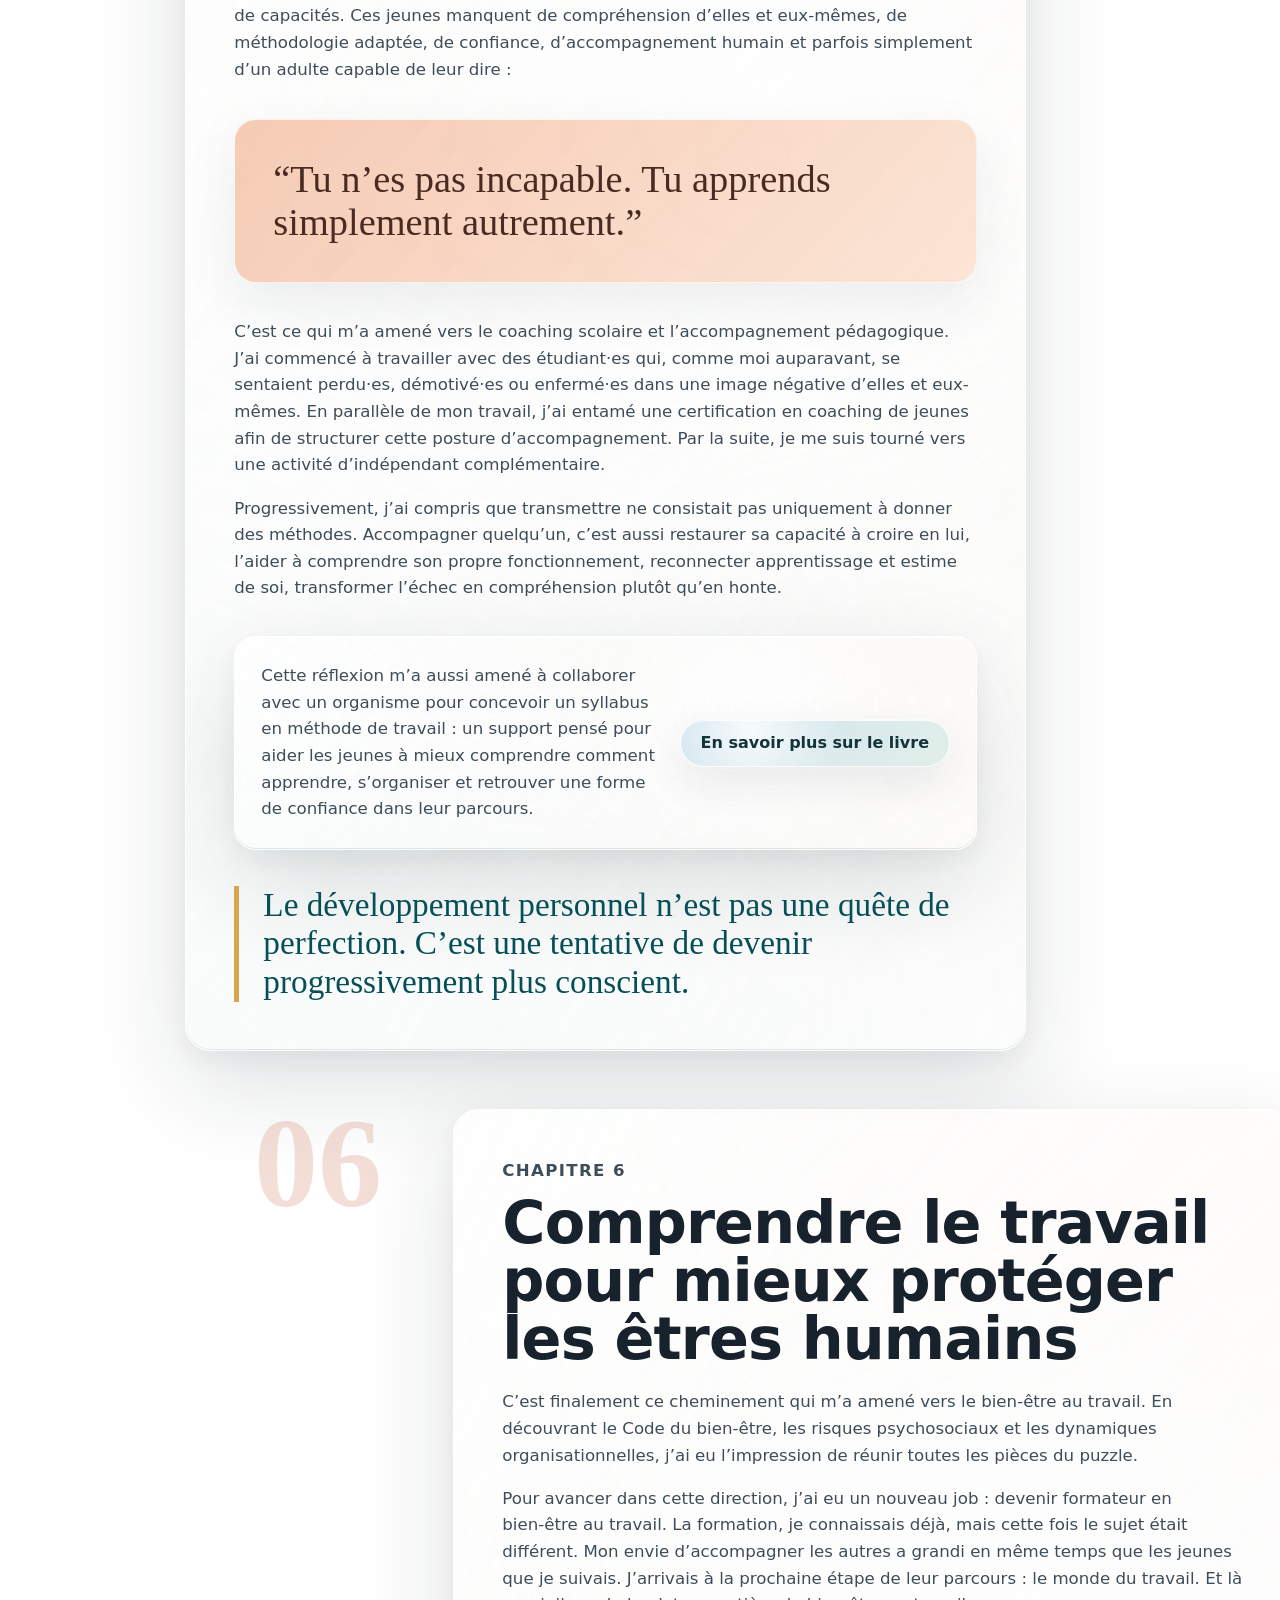
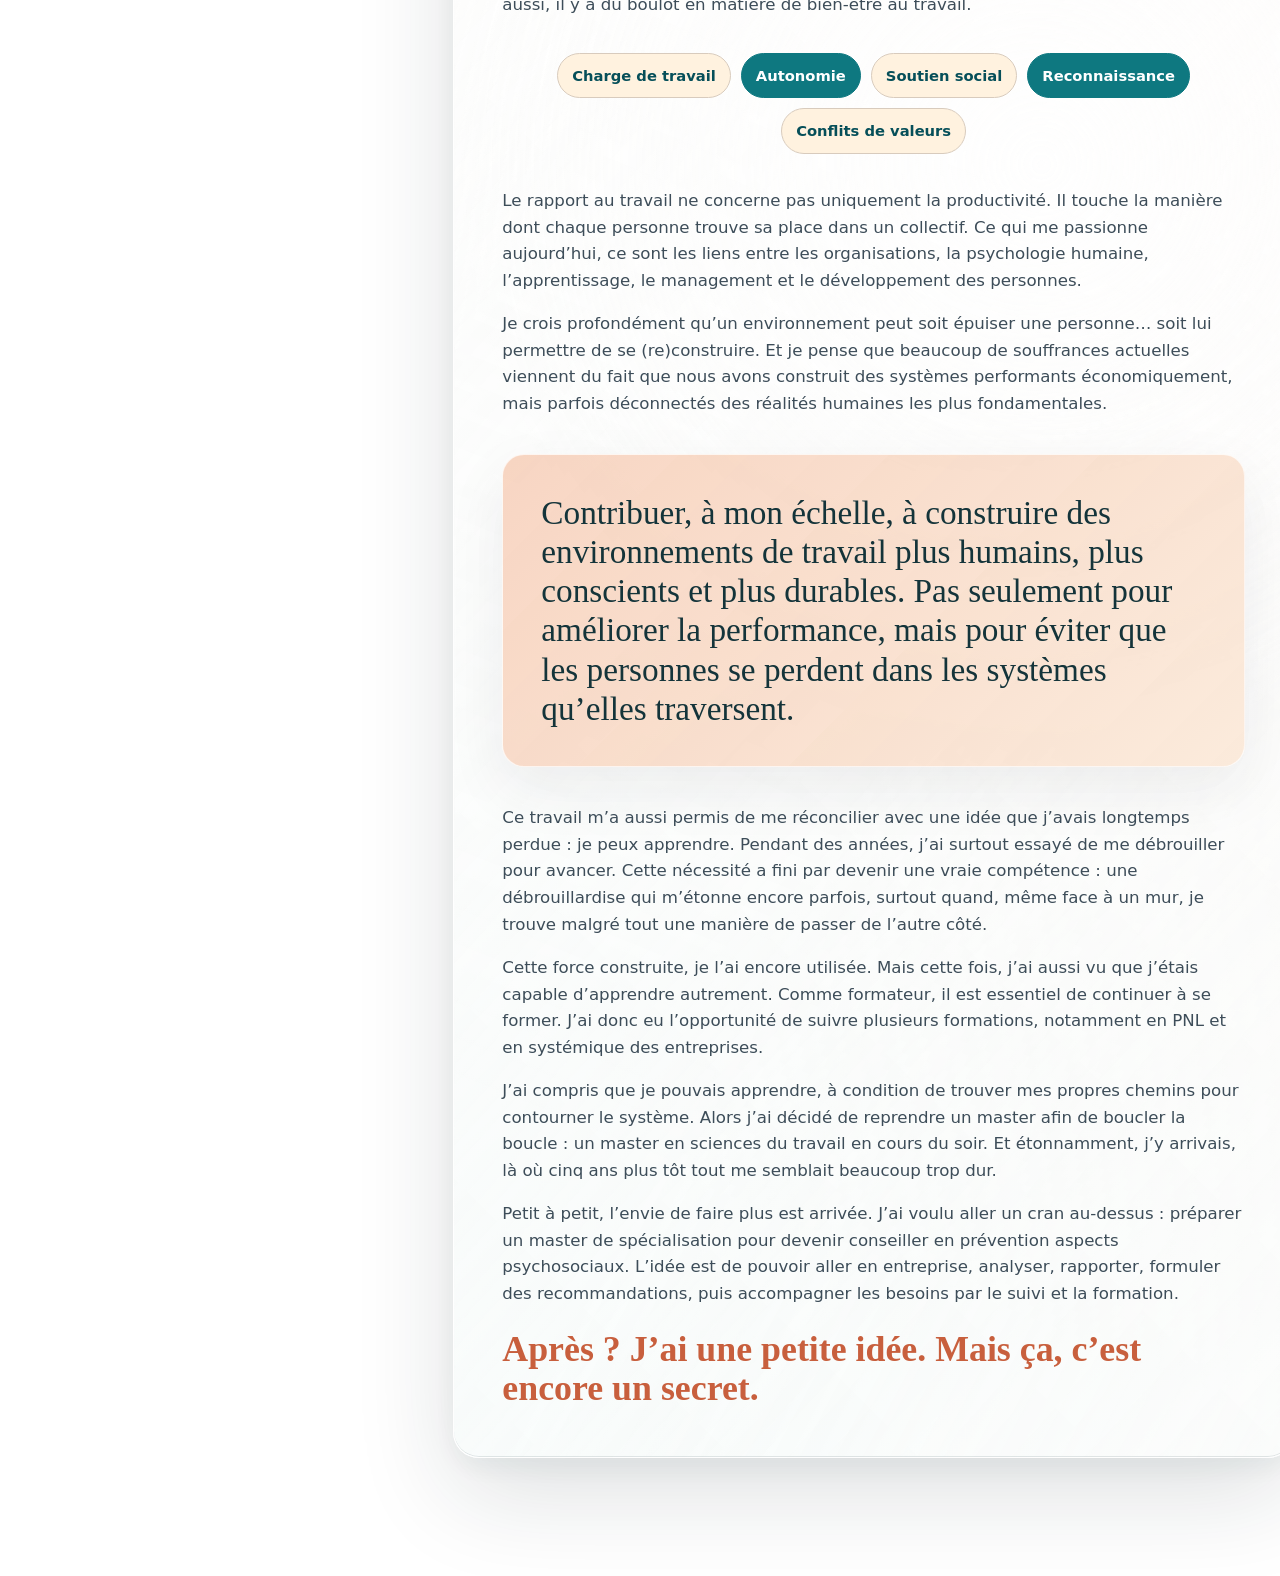
==== commit 9940c3b9: "Potfolio V2" ====
--- a/index.html
+++ b/index.html
@@ -64,9 +64,9 @@
         </div>
       </section>
 
-      <section class="snapshot" aria-label="Apercu du profil">
+      <section class="snapshot" aria-label="Aperçu du profil">
         <article>
-          <span>Secteur d'activité</span>
+          <span>Secteur d’activité</span>
           <strong>Bien-être au travail</strong>
         </article>
         <article>
@@ -195,8 +195,8 @@
                 leur entrée dans la vie professionnelle. Moi aussi, j’ai fini par craquer.
               </p>
               <p>
-                Tout un système était à remettre en question, un système où j'essayais de rentrer dans un carré alors
-                que j'étais un rond. Un système qui a fini par avoir ma peau, à même pas 23 ans.
+                Tout un système était à remettre en question, un système où j’essayais de rentrer dans un carré alors
+                que j’étais un rond. Un système qui a fini par avoir ma peau, à même pas 23 ans.
               </p>
               <blockquote>
                 Avec le recul, ce burn-out n’a pas seulement été un effondrement. Il a été le début d’une immense remise
@@ -247,8 +247,8 @@
                 nous comprendre.
               </p>
               <blockquote>
-                Alors j'ai recommencé à zéro avec des études de commerce, car aujourd'hui ce qui fait bouger le monde,
-                c'est l'économie.
+                Alors j’ai recommencé à zéro avec des études de commerce, car aujourd’hui ce qui fait bouger le monde,
+                c’est l’économie.
               </blockquote>
             </div>
           </article>
--- a/styles.css
+++ b/styles.css
@@ -1764,24 +1764,34 @@
   position: relative;
   display: grid;
   gap: 14px;
-  padding-left: 22px;
+  padding-left: 40px;
 }
 
 .education-timeline::before {
   position: absolute;
-  top: 12px;
-  bottom: 12px;
-  left: 6px;
+  top: 30px;
+  bottom: 30px;
+  left: 16px;
   width: 2px;
   content: "";
-  background: var(--line);
+  background:
+    linear-gradient(
+      180deg,
+      rgba(14, 79, 85, 0),
+      rgba(14, 79, 85, 0.38) 8%,
+      rgba(14, 79, 85, 0.38) 92%,
+      rgba(14, 79, 85, 0)
+    );
+  border-radius: 999px;
+  box-shadow: 0 0 18px rgba(14, 79, 85, 0.12);
 }
 
 .education-timeline article {
   position: relative;
   display: grid;
-  grid-template-columns: minmax(96px, 0.34fr) 1fr;
-  gap: 18px;
+  grid-template-columns: 52px minmax(96px, 0.3fr) 1fr;
+  gap: 16px;
+  align-items: center;
   padding: 18px 20px;
   background: rgba(255, 250, 243, 0.9);
   border: 1px solid var(--line);
@@ -1791,15 +1801,39 @@
 
 .education-timeline article::before {
   position: absolute;
-  top: 24px;
-  left: -22px;
-  width: 12px;
-  height: 12px;
+  top: 50%;
+  left: -32px;
+  width: 16px;
+  height: 16px;
   content: "";
-  background: var(--accent);
-  border: 3px solid var(--bg);
+  background:
+    radial-gradient(circle at 35% 30%, rgba(255, 255, 255, 0.96), rgba(255, 255, 255, 0.18) 42%),
+    var(--accent);
+  border: 4px solid rgba(255, 255, 255, 0.9);
   border-radius: 50%;
-  box-shadow: 0 0 0 1px var(--accent);
+  box-shadow:
+    0 0 0 1px rgba(14, 79, 85, 0.72),
+    0 8px 22px rgba(14, 79, 85, 0.18);
+  transform: translateY(-50%);
+}
+
+.education-icon {
+  display: grid;
+  place-items: center;
+  width: 44px;
+  aspect-ratio: 1;
+  color: var(--accent);
+  font-size: 0.76rem;
+  font-weight: 850;
+  letter-spacing: 0.02em;
+  background:
+    radial-gradient(circle at 28% 22%, rgba(255, 255, 255, 0.96), transparent 42%),
+    linear-gradient(145deg, rgba(224, 242, 247, 0.84), rgba(255, 250, 243, 0.46));
+  border: 1px solid rgba(14, 79, 85, 0.18);
+  border-radius: 50%;
+  box-shadow:
+    inset 0 1px 8px rgba(255, 255, 255, 0.68),
+    0 12px 24px rgba(23, 34, 45, 0.08);
 }
 
 .education-timeline span {
@@ -1817,6 +1851,224 @@
 
 .education-timeline p {
   margin-bottom: 0;
+}
+
+.goals-board {
+  display: grid;
+  grid-template-columns: 1fr;
+  gap: clamp(22px, 4vw, 42px);
+  align-items: start;
+  margin: clamp(20px, 5vw, 58px) 0 clamp(34px, 7vw, 76px);
+  padding-top: clamp(24px, 4vw, 44px);
+  border-top: 1px solid var(--line);
+}
+
+.goals-board .section-heading {
+  display: grid;
+  grid-template-columns: minmax(0, 640px) auto;
+  gap: 18px;
+  align-items: end;
+  max-width: none;
+}
+
+.reminders-grid {
+  display: grid;
+  grid-template-columns: repeat(2, minmax(380px, 1fr));
+  gap: clamp(18px, 3vw, 28px);
+}
+
+.previous-goals-button,
+.dialog-close {
+  justify-self: end;
+  padding: 12px 18px;
+  color: var(--accent-strong);
+  background:
+    linear-gradient(135deg, rgba(255, 255, 255, 0.74), rgba(255, 255, 255, 0.32)),
+    rgba(246, 251, 247, 0.42);
+  border: 1px solid rgba(255, 255, 255, 0.78);
+  border-radius: 999px;
+  box-shadow:
+    0 16px 34px rgba(23, 34, 45, 0.09),
+    inset 0 1px 0 rgba(255, 255, 255, 0.88);
+  font: inherit;
+  font-size: 0.92rem;
+  font-weight: 850;
+  cursor: pointer;
+  backdrop-filter: blur(20px) saturate(165%);
+  -webkit-backdrop-filter: blur(20px) saturate(165%);
+}
+
+.goals-dialog {
+  width: min(760px, calc(100% - 32px));
+  padding: 0;
+  color: var(--ink);
+  overflow: visible;
+  background: transparent !important;
+  border: 0;
+  border-radius: 34px;
+  outline: 0;
+  box-shadow: none !important;
+}
+
+.goals-dialog::backdrop {
+  background: rgba(20, 28, 34, 0.32);
+  backdrop-filter: blur(14px);
+  -webkit-backdrop-filter: blur(14px);
+}
+
+.goals-dialog-panel {
+  padding: clamp(18px, 3vw, 28px);
+  background:
+    linear-gradient(145deg, rgba(255, 255, 255, 0.72), rgba(255, 255, 255, 0.34)),
+    rgba(246, 251, 247, 0.62);
+  border: 1px solid rgba(255, 255, 255, 0.76);
+  border-radius: 30px;
+  background-clip: padding-box;
+  box-shadow:
+    0 34px 90px rgba(23, 34, 45, 0.22),
+    inset 0 1px 0 rgba(255, 255, 255, 0.9);
+  backdrop-filter: blur(28px) saturate(170%);
+  -webkit-backdrop-filter: blur(28px) saturate(170%);
+}
+
+.goals-dialog-header {
+  display: grid;
+  grid-template-columns: 1fr auto;
+  gap: 18px;
+  align-items: start;
+  margin-bottom: 22px;
+}
+
+.goals-dialog-header h2 {
+  max-width: 520px;
+  font-size: clamp(1.8rem, 4vw, 3.2rem);
+}
+
+.previous-reminders-grid {
+  grid-template-columns: minmax(0, 1fr);
+}
+
+.reminder-card {
+  overflow: hidden;
+  background:
+    linear-gradient(180deg, rgba(255, 255, 255, 0.72), rgba(255, 250, 243, 0.88)),
+    rgba(255, 250, 243, 0.92);
+  border: 1px solid rgba(203, 190, 174, 0.82);
+  border-radius: 26px;
+  box-shadow:
+    0 28px 70px rgba(23, 34, 45, 0.07),
+    inset 0 1px 0 rgba(255, 255, 255, 0.84);
+}
+
+.reminder-card-header {
+  display: grid;
+  gap: 8px;
+  padding: 22px 24px 18px;
+  background:
+    radial-gradient(circle at 88% 22%, rgba(14, 79, 85, 0.14), transparent 34%),
+    linear-gradient(135deg, rgba(234, 238, 230, 0.82), rgba(255, 250, 243, 0.92));
+  border-bottom: 1px solid rgba(203, 190, 174, 0.62);
+}
+
+.reminder-card:nth-child(2) .reminder-card-header {
+  background:
+    radial-gradient(circle at 88% 22%, rgba(194, 93, 68, 0.15), transparent 34%),
+    linear-gradient(135deg, rgba(241, 222, 210, 0.66), rgba(255, 250, 243, 0.92));
+}
+
+.reminder-card-header span {
+  color: var(--warm);
+  font-size: 0.76rem;
+  font-weight: 850;
+  letter-spacing: 0.13em;
+  text-transform: uppercase;
+}
+
+.reminder-card-header strong {
+  color: var(--ink);
+  font-size: clamp(1.18rem, 1.55vw, 1.72rem);
+  line-height: 1.12;
+}
+
+.reminder-list {
+  display: grid;
+  margin: 0;
+  padding: 0;
+  list-style: none;
+}
+
+.reminder-list li {
+  display: grid;
+  grid-template-columns: 24px 1fr;
+  gap: 12px;
+  padding: 16px 22px 14px;
+}
+
+.reminder-list li + li {
+  border-top: 1px solid rgba(203, 190, 174, 0.54);
+}
+
+.reminder-list li.is-done {
+  background:
+    radial-gradient(circle at 12% 24%, rgba(255, 255, 255, 0.62), transparent 42%),
+    linear-gradient(135deg, rgba(219, 238, 229, 0.42), rgba(255, 255, 255, 0.18));
+}
+
+.reminder-check {
+  width: 20px;
+  height: 20px;
+  margin-top: 2px;
+  border: 2px solid rgba(14, 79, 85, 0.66);
+  border-radius: 50%;
+  box-shadow: inset 0 0 0 3px rgba(255, 250, 243, 0.9);
+}
+
+.reminder-list li.is-done .reminder-check {
+  position: relative;
+  background: linear-gradient(135deg, rgba(92, 143, 128, 0.98), rgba(122, 170, 150, 0.9));
+  border-color: rgba(255, 255, 255, 0.88);
+  box-shadow:
+    0 0 0 1px rgba(73, 119, 108, 0.28),
+    inset 0 1px 0 rgba(255, 255, 255, 0.65);
+}
+
+.reminder-list li.is-done .reminder-check::after {
+  position: absolute;
+  top: 2px;
+  left: 5px;
+  width: 6px;
+  height: 10px;
+  content: "";
+  border: solid #fff;
+  border-width: 0 2px 2px 0;
+  transform: rotate(45deg);
+}
+
+.reminder-list p {
+  margin: 0;
+  color: var(--ink);
+  font-size: 0.98rem;
+  font-weight: 760;
+  line-height: 1.35;
+}
+
+.reminder-list small {
+  display: block;
+  min-height: 28px;
+  margin-top: 8px;
+  padding-top: 8px;
+  color: #87908d;
+  border-top: 1px dashed rgba(76, 91, 89, 0.2);
+  font-size: 0.86rem;
+  line-height: 1.4;
+}
+
+.reminder-list li.is-done p {
+  color: rgba(21, 34, 45, 0.78);
+}
+
+.reminder-list li.is-done small {
+  color: rgba(76, 91, 89, 0.72);
 }
 
 .vision-invite {
@@ -1943,6 +2195,7 @@
   .vision-hero,
   .split-section,
   .vision-invite,
+  .goals-board,
   .snapshot {
     grid-template-columns: 1fr;
   }
@@ -1985,6 +2238,10 @@
 
   .vision-invite-art {
     min-height: 220px;
+  }
+
+  .reminders-grid {
+    grid-template-columns: 1fr;
   }
 
   .vision-editorial-hero {
@@ -2430,6 +2687,965 @@
   }
 }
 
+/* Liquid Glass visual layer */
+:root {
+  --glass-surface: rgba(255, 255, 255, 0.42);
+  --glass-surface-strong: rgba(255, 255, 255, 0.62);
+  --glass-tint: rgba(244, 250, 247, 0.52);
+  --glass-border: rgba(255, 255, 255, 0.72);
+  --glass-line: rgba(76, 91, 89, 0.16);
+  --glass-shadow: 0 28px 90px rgba(23, 34, 45, 0.12);
+  --glass-inner: inset 0 1px 0 rgba(255, 255, 255, 0.88), inset 0 -1px 0 rgba(76, 91, 89, 0.08);
+}
+
+body {
+  min-height: 100vh;
+  background:
+    linear-gradient(120deg, rgba(235, 244, 239, 0.88), rgba(255, 250, 243, 0.72) 42%, rgba(241, 229, 219, 0.86)),
+    linear-gradient(180deg, #fbf8f3 0%, #edf4ee 52%, #fbf5ed 100%);
+  background-attachment: fixed;
+}
+
+body::before {
+  position: fixed;
+  inset: 0;
+  z-index: -2;
+  pointer-events: none;
+  content: "";
+  background-image:
+    linear-gradient(rgba(14, 79, 85, 0.045) 1px, transparent 1px),
+    linear-gradient(90deg, rgba(14, 79, 85, 0.045) 1px, transparent 1px),
+    linear-gradient(135deg, rgba(255, 255, 255, 0.7), transparent 42%, rgba(205, 220, 213, 0.28));
+  background-size: 56px 56px, 56px 56px, 100% 100%;
+  mask-image: linear-gradient(180deg, #000 0%, rgba(0, 0, 0, 0.72) 65%, rgba(0, 0, 0, 0.46) 100%);
+}
+
+body::after {
+  position: fixed;
+  inset: auto 0 0;
+  z-index: -1;
+  height: 46vh;
+  pointer-events: none;
+  content: "";
+  background: linear-gradient(180deg, transparent, rgba(255, 255, 255, 0.36));
+}
+
+.topbar {
+  top: 14px;
+  width: min(1180px, calc(100% - 32px));
+  margin: 14px auto 0;
+  padding: 10px 12px;
+  background:
+    linear-gradient(135deg, rgba(255, 255, 255, 0.72), rgba(255, 255, 255, 0.34)),
+    rgba(255, 255, 255, 0.26);
+  border: 1px solid var(--glass-border);
+  border-radius: 999px;
+  box-shadow: var(--glass-shadow), var(--glass-inner);
+  backdrop-filter: blur(30px) saturate(175%);
+  -webkit-backdrop-filter: blur(30px) saturate(175%);
+  transition:
+    transform 360ms cubic-bezier(0.22, 1, 0.36, 1),
+    opacity 260ms ease,
+    box-shadow 260ms ease;
+}
+
+body.nav-hidden .topbar {
+  opacity: 0;
+  pointer-events: none;
+  transform: translateY(calc(-100% - 34px));
+}
+
+.brand {
+  padding: 5px 12px 5px 6px;
+  background: rgba(255, 255, 255, 0.28);
+  border: 1px solid rgba(255, 255, 255, 0.44);
+  border-radius: 999px;
+}
+
+.brand-photo {
+  border-radius: 50%;
+  box-shadow:
+    0 0 0 1px rgba(255, 255, 255, 0.84),
+    0 12px 26px rgba(23, 34, 45, 0.12);
+}
+
+.nav-links {
+  gap: 6px;
+  padding: 4px;
+  background: rgba(255, 255, 255, 0.22);
+  border: 1px solid rgba(255, 255, 255, 0.34);
+  border-radius: 999px;
+}
+
+.nav-links a {
+  padding: 9px 13px;
+  border-radius: 999px;
+  transition:
+    background 180ms ease,
+    color 180ms ease,
+    box-shadow 180ms ease;
+}
+
+.nav-links a:hover,
+.nav-links a[aria-current="page"] {
+  color: var(--accent-strong);
+  background: rgba(255, 255, 255, 0.58);
+  box-shadow: inset 0 1px 0 rgba(255, 255, 255, 0.75), 0 10px 22px rgba(23, 34, 45, 0.08);
+}
+
+.primary-action,
+.secondary-action,
+.vision-invite-copy a {
+  border-color: rgba(255, 255, 255, 0.64);
+  box-shadow:
+    0 18px 42px rgba(6, 79, 89, 0.18),
+    inset 0 1px 0 rgba(255, 255, 255, 0.45);
+}
+
+.secondary-action {
+  background: rgba(255, 255, 255, 0.32);
+  backdrop-filter: blur(18px) saturate(165%);
+  -webkit-backdrop-filter: blur(18px) saturate(165%);
+}
+
+.signal-card,
+.snapshot article,
+.skill-grid article,
+.timeline-item,
+.education-timeline article,
+.reminder-card,
+.vision-invite,
+.story-intro-panel p,
+.story-intro-panel strong,
+.story-question,
+.chapter-body,
+.book-callout,
+.vision-fragments span,
+.vision-small-lines span,
+.vision-list li,
+.vision-manifesto,
+.vision-tension div,
+.vision-closing-grid,
+.cv-document,
+.cv-section,
+.cv-grid article {
+  background:
+    linear-gradient(135deg, rgba(255, 255, 255, 0.68), rgba(255, 255, 255, 0.32)),
+    var(--glass-tint);
+  border-color: var(--glass-border);
+  box-shadow: var(--glass-shadow), var(--glass-inner);
+  backdrop-filter: blur(26px) saturate(165%);
+  -webkit-backdrop-filter: blur(26px) saturate(165%);
+}
+
+.story-intro-panel strong {
+  color: #f8fffd;
+  background:
+    linear-gradient(145deg, rgba(4, 77, 84, 0.86), rgba(32, 89, 112, 0.74)),
+    rgba(14, 79, 85, 0.7);
+  text-shadow: 0 2px 18px rgba(0, 0, 0, 0.18);
+}
+
+.story-question {
+  color: #f8fffd;
+  background:
+    linear-gradient(145deg, rgba(4, 77, 84, 0.88), rgba(32, 89, 112, 0.72)),
+    rgba(14, 79, 85, 0.72);
+}
+
+.story-question span {
+  color: rgba(248, 255, 253, 0.78);
+}
+
+.story-question p {
+  color: #f8fffd;
+  text-shadow: 0 2px 22px rgba(0, 0, 0, 0.16);
+}
+
+.vision-list li {
+  border-color: rgba(255, 255, 255, 0.72);
+  box-shadow:
+    0 14px 34px rgba(23, 34, 45, 0.08),
+    inset 0 1px 0 rgba(255, 255, 255, 0.82);
+}
+
+.vision-list li:nth-child(6n + 1) {
+  background:
+    linear-gradient(135deg, rgba(221, 237, 226, 0.82), rgba(255, 255, 255, 0.36)),
+    rgba(221, 237, 226, 0.56);
+}
+
+.vision-list li:nth-child(6n + 2) {
+  background:
+    linear-gradient(135deg, rgba(230, 220, 204, 0.82), rgba(255, 255, 255, 0.36)),
+    rgba(230, 220, 204, 0.56);
+}
+
+.vision-list li:nth-child(6n + 3) {
+  background:
+    linear-gradient(135deg, rgba(218, 232, 237, 0.82), rgba(255, 255, 255, 0.36)),
+    rgba(218, 232, 237, 0.56);
+}
+
+.vision-list li:nth-child(6n + 4) {
+  background:
+    linear-gradient(135deg, rgba(240, 221, 215, 0.82), rgba(255, 255, 255, 0.36)),
+    rgba(240, 221, 215, 0.56);
+}
+
+.vision-list li:nth-child(6n + 5) {
+  background:
+    linear-gradient(135deg, rgba(246, 235, 204, 0.82), rgba(255, 255, 255, 0.36)),
+    rgba(246, 235, 204, 0.56);
+}
+
+.vision-list li:nth-child(6n) {
+  background:
+    linear-gradient(135deg, rgba(218, 226, 244, 0.82), rgba(255, 255, 255, 0.36)),
+    rgba(218, 226, 244, 0.56);
+}
+
+#experience .timeline {
+  position: relative;
+  isolation: isolate;
+  gap: 18px;
+  max-width: 920px;
+  margin-top: clamp(24px, 4vw, 42px);
+}
+
+#experience .timeline::before {
+  position: absolute;
+  top: 40px;
+  bottom: 132px;
+  left: 38px;
+  z-index: 4;
+  width: 2px;
+  content: "";
+  background:
+    linear-gradient(
+      180deg,
+      rgba(14, 79, 85, 0.46),
+      rgba(14, 79, 85, 0.22) 58%,
+      rgba(14, 79, 85, 0.08)
+    );
+  border-radius: 999px;
+  box-shadow:
+    0 0 0 1px rgba(255, 255, 255, 0.58),
+    0 0 22px rgba(14, 79, 85, 0.16);
+}
+
+#experience .timeline-item {
+  isolation: isolate;
+  z-index: 1;
+  grid-template-columns: 34px 1fr;
+  gap: 20px;
+  padding: clamp(22px, 2.8vw, 30px);
+  overflow: visible;
+  background:
+    linear-gradient(145deg, rgba(255, 255, 255, 0.72), rgba(255, 255, 255, 0.34)),
+    rgba(246, 251, 247, 0.58);
+  border: 1px solid rgba(255, 255, 255, 0.76);
+  border-radius: 28px;
+  box-shadow:
+    0 22px 58px rgba(23, 34, 45, 0.08),
+    inset 0 1px 0 rgba(255, 255, 255, 0.9),
+    inset 0 -1px 0 rgba(76, 91, 89, 0.08);
+}
+
+#experience .timeline-item::before {
+  display: none;
+}
+
+#experience .timeline-dot {
+  position: relative;
+  z-index: 6;
+  width: 17px;
+  height: 17px;
+  margin-top: 2px;
+  background: rgba(14, 79, 85, 0.92);
+  border: 4px solid rgba(255, 255, 255, 0.92);
+  box-shadow:
+    0 0 0 1px rgba(14, 79, 85, 0.42),
+    0 10px 22px rgba(14, 79, 85, 0.18);
+}
+
+#experience .timeline-item h3 {
+  margin-top: 6px;
+}
+
+#experience .timeline-item p:not(.date) {
+  max-width: 760px;
+}
+
+.snapshot,
+.section,
+.story-lab,
+.vision-chapter,
+.vision-prologue,
+.vision-closing,
+.goals-board {
+  scroll-margin-top: 112px;
+}
+
+.profile-photo {
+  border-color: rgba(255, 255, 255, 0.82);
+  box-shadow:
+    0 0 0 2px rgba(255, 255, 255, 0.9),
+    0 0 0 12px rgba(14, 79, 85, 0.16),
+    0 34px 90px rgba(31, 41, 51, 0.16),
+    inset 0 1px 0 rgba(255, 255, 255, 0.7);
+}
+
+.reminder-card-header {
+  background:
+    linear-gradient(135deg, rgba(255, 255, 255, 0.68), rgba(234, 244, 238, 0.38)),
+    rgba(255, 255, 255, 0.32);
+}
+
+.reminder-card:nth-child(2) .reminder-card-header {
+  background:
+    linear-gradient(135deg, rgba(255, 255, 255, 0.68), rgba(245, 226, 214, 0.38)),
+    rgba(255, 255, 255, 0.32);
+}
+
+.vision-page .topbar {
+  background:
+    linear-gradient(135deg, rgba(255, 255, 255, 0.66), rgba(255, 255, 255, 0.28)),
+    rgba(248, 250, 246, 0.28);
+}
+
+@media (max-width: 860px) {
+  body {
+    padding-bottom: 98px;
+  }
+
+  .topbar {
+    position: fixed;
+    top: auto;
+    right: max(12px, env(safe-area-inset-right));
+    bottom: max(12px, env(safe-area-inset-bottom));
+    left: max(12px, env(safe-area-inset-left));
+    align-items: center;
+    flex-direction: row;
+    width: auto;
+    margin: 0;
+    padding: 8px;
+    border-radius: 30px;
+  }
+
+  body.nav-hidden .topbar {
+    transform: translateY(calc(100% + 34px));
+  }
+
+  .topbar .brand {
+    flex: 0 0 auto;
+    padding: 0;
+    background: transparent;
+    border: 0;
+  }
+
+  .topbar .brand span {
+    position: absolute;
+    width: 1px;
+    height: 1px;
+    overflow: hidden;
+    clip: rect(0 0 0 0);
+    white-space: nowrap;
+  }
+
+  .brand-photo {
+    width: 38px;
+    height: 38px;
+  }
+
+  .nav-links {
+    flex: 1;
+    justify-content: space-around;
+    width: auto;
+    overflow: visible;
+    padding: 2px;
+    background: transparent;
+    border: 0;
+  }
+
+  .nav-links a {
+    padding: 10px 12px;
+    font-size: 0.86rem;
+  }
+
+  .snapshot,
+  .section,
+  .story-lab,
+  .vision-chapter,
+  .vision-prologue,
+  .vision-closing,
+  .goals-board {
+    scroll-margin-top: 28px;
+  }
+
+  #experience .timeline-item {
+    grid-template-columns: 28px 1fr;
+    gap: 14px;
+    padding: 20px;
+    border-radius: 24px;
+  }
+
+  #experience .timeline::before {
+    top: 34px;
+    bottom: 118px;
+    left: 27px;
+  }
+
+  #experience .timeline-dot {
+    width: 15px;
+    height: 15px;
+  }
+
+  .goals-board .section-heading {
+    grid-template-columns: 1fr;
+  }
+
+  .previous-goals-button,
+  .dialog-close {
+    justify-self: start;
+  }
+
+  .goals-dialog {
+    width: min(100% - 20px, 520px);
+  }
+
+  .goals-dialog-header {
+    grid-template-columns: 1fr;
+  }
+
+  .goals-dialog-panel {
+    border-radius: 24px;
+  }
+
+  .education-timeline {
+    padding-left: 32px;
+  }
+
+  .education-timeline::before {
+    top: 26px;
+    bottom: 26px;
+    left: 13px;
+  }
+
+  .education-timeline article {
+    grid-template-columns: 42px 1fr;
+    gap: 8px 14px;
+    padding: 16px;
+  }
+
+  .education-timeline article::before {
+    left: -27px;
+    width: 14px;
+    height: 14px;
+    border-width: 3px;
+  }
+
+  .education-icon {
+    grid-row: 1 / span 2;
+    width: 38px;
+    font-size: 0.68rem;
+  }
+
+  .education-timeline article > span,
+  .education-timeline article > div:not(.education-icon) {
+    grid-column: 2;
+  }
+}
+
+/* Apple-like Liquid Glass refinement */
+:root {
+  --pointer-x: 50%;
+  --pointer-y: 24%;
+  --liquid-shift-x: 0px;
+  --liquid-shift-y: 0px;
+  --liquid-border: rgba(255, 255, 255, 0.86);
+  --liquid-shadow: 0 34px 100px rgba(22, 32, 43, 0.14), 0 10px 28px rgba(14, 79, 85, 0.06);
+  --liquid-edge: inset 0 1px 0 rgba(255, 255, 255, 0.94), inset 0 -1px 0 rgba(38, 63, 68, 0.12);
+}
+
+body {
+  background:
+    radial-gradient(circle at var(--pointer-x) var(--pointer-y), rgba(255, 255, 255, 0.72), transparent 22%),
+    radial-gradient(circle at 12% 18%, rgba(197, 221, 213, 0.55), transparent 32%),
+    radial-gradient(circle at 86% 24%, rgba(240, 214, 202, 0.5), transparent 30%),
+    radial-gradient(circle at 70% 88%, rgba(214, 226, 244, 0.42), transparent 34%),
+    linear-gradient(115deg, rgba(235, 244, 239, 0.92), rgba(255, 252, 246, 0.86) 38%, rgba(240, 230, 220, 0.88) 74%),
+    linear-gradient(180deg, #fbfaf6 0%, #eef6f1 48%, #fbf4ec 100%);
+  background-attachment: fixed;
+}
+
+body::before {
+  background-image:
+    linear-gradient(rgba(14, 79, 85, 0.038) 1px, transparent 1px),
+    linear-gradient(90deg, rgba(14, 79, 85, 0.038) 1px, transparent 1px),
+    linear-gradient(118deg, rgba(255, 255, 255, 0.82) 0%, transparent 28%, rgba(196, 218, 216, 0.24) 51%, transparent 72%, rgba(246, 226, 210, 0.32) 100%),
+    linear-gradient(28deg, transparent 12%, rgba(255, 255, 255, 0.58) 34%, transparent 56%, rgba(222, 232, 242, 0.24) 78%, transparent 100%);
+  background-position:
+    0 0,
+    0 0,
+    18% 22%,
+    76% 38%;
+  background-size:
+    56px 56px,
+    56px 56px,
+    150% 150%,
+    160% 160%;
+  animation: ambientLiquid 24s ease-in-out infinite alternate;
+}
+
+body::after {
+  height: 62vh;
+  background:
+    radial-gradient(ellipse at 22% 24%, rgba(255, 255, 255, 0.58), transparent 42%),
+    radial-gradient(ellipse at 78% 18%, rgba(222, 233, 246, 0.32), transparent 40%),
+    radial-gradient(ellipse at 66% 82%, rgba(247, 221, 203, 0.28), transparent 42%),
+    linear-gradient(180deg, transparent, rgba(255, 255, 255, 0.42));
+  filter: blur(10px);
+  opacity: 0.9;
+  animation: liquidBackdrop 18s ease-in-out infinite alternate;
+}
+
+.topbar,
+.signal-card,
+.snapshot article,
+.skill-grid article,
+.education-timeline article,
+.reminder-card,
+.timeline-item,
+.vision-invite,
+.story-intro-panel p,
+.story-intro-panel strong,
+.story-question,
+.chapter-body,
+.book-callout,
+.vision-fragments span,
+.vision-small-lines span,
+.vision-list li,
+.vision-manifesto,
+.vision-tension div,
+.vision-closing-grid,
+.cv-document,
+.cv-section,
+.cv-grid article,
+.previous-goals-button,
+.dialog-close,
+.goals-dialog-panel {
+  position: relative;
+  isolation: isolate;
+  overflow: hidden;
+  background:
+    radial-gradient(circle at var(--pointer-x) var(--pointer-y), rgba(255, 255, 255, 0.82), transparent 27%),
+    linear-gradient(132deg, rgba(255, 255, 255, 0.72), rgba(255, 255, 255, 0.28) 42%, rgba(255, 255, 255, 0.58) 100%),
+    linear-gradient(45deg, rgba(217, 236, 232, 0.26), rgba(246, 225, 213, 0.2));
+  border-color: var(--liquid-border);
+  box-shadow: var(--liquid-shadow), var(--liquid-edge);
+  backdrop-filter: blur(34px) saturate(190%) brightness(1.05);
+  -webkit-backdrop-filter: blur(34px) saturate(190%) brightness(1.05);
+  background-size: 140% 140%, 190% 190%, 100% 100%;
+  animation: liquidSurface 16s ease-in-out infinite alternate;
+}
+
+.topbar::after,
+.signal-card::after,
+.snapshot article::after,
+.skill-grid article::after,
+.education-timeline article::after,
+.reminder-card::after,
+.timeline-item::after,
+.vision-invite::after,
+.story-intro-panel p::after,
+.story-intro-panel strong::after,
+.story-question::after,
+.chapter-body::after,
+.book-callout::after,
+.vision-fragments span::after,
+.vision-small-lines span::after,
+.vision-list li::after,
+.vision-manifesto::after,
+.vision-tension div::after,
+.vision-closing-grid::after,
+.cv-document::after,
+.cv-section::after,
+.cv-grid article::after,
+.previous-goals-button::after,
+.dialog-close::after,
+.goals-dialog-panel::after {
+  position: absolute;
+  inset: 1px;
+  z-index: 0;
+  pointer-events: none;
+  content: "";
+  background:
+    linear-gradient(118deg, rgba(255, 255, 255, 0.66), transparent 24%, transparent 58%, rgba(255, 255, 255, 0.34)),
+    linear-gradient(22deg, transparent 16%, rgba(255, 255, 255, 0.22) 45%, transparent 68%);
+  border-radius: inherit;
+  mix-blend-mode: screen;
+  opacity: 0.64;
+  transform: translate3d(var(--liquid-shift-x), var(--liquid-shift-y), 0);
+  animation: liquidSheen 12s ease-in-out infinite alternate;
+}
+
+.topbar > *,
+.signal-card > *,
+.snapshot article > *,
+.skill-grid article > *,
+.education-timeline article > *,
+.reminder-card > *,
+.timeline-item > *,
+.vision-invite > *,
+.story-intro-panel p > *,
+.story-intro-panel strong > *,
+.story-question > *,
+.chapter-body > *,
+.book-callout > *,
+.vision-fragments span > *,
+.vision-small-lines span > *,
+.vision-list li > *,
+.vision-manifesto > *,
+.vision-tension div > *,
+.vision-closing-grid > *,
+.cv-document > *,
+.cv-section > *,
+.cv-grid article > *,
+.previous-goals-button > *,
+.dialog-close > *,
+.goals-dialog-panel > * {
+  position: relative;
+  z-index: 1;
+}
+
+.topbar {
+  border-width: 1px;
+  outline: 1px solid rgba(255, 255, 255, 0.42);
+  outline-offset: -3px;
+}
+
+.nav-links a[aria-current="page"],
+.nav-links a:hover {
+  background:
+    radial-gradient(circle at 24% 18%, rgba(255, 255, 255, 0.94), transparent 38%),
+    linear-gradient(135deg, rgba(255, 255, 255, 0.78), rgba(226, 243, 238, 0.38));
+  box-shadow:
+    0 12px 28px rgba(23, 34, 45, 0.1),
+    inset 0 1px 0 rgba(255, 255, 255, 0.94);
+}
+
+.primary-action,
+.secondary-action,
+.vision-invite-copy a {
+  background:
+    linear-gradient(135deg, rgba(7, 92, 101, 0.96), rgba(16, 124, 130, 0.78)),
+    rgba(14, 79, 85, 0.86);
+  border-color: rgba(255, 255, 255, 0.8);
+  box-shadow:
+    0 24px 58px rgba(6, 79, 89, 0.24),
+    inset 0 1px 0 rgba(255, 255, 255, 0.42),
+    inset 0 -1px 0 rgba(0, 0, 0, 0.12);
+  backdrop-filter: blur(26px) saturate(180%);
+  -webkit-backdrop-filter: blur(26px) saturate(180%);
+}
+
+.secondary-action {
+  color: var(--accent-strong);
+  background:
+    radial-gradient(circle at 24% 18%, rgba(255, 255, 255, 0.82), transparent 42%),
+    linear-gradient(135deg, rgba(255, 255, 255, 0.62), rgba(222, 238, 234, 0.34));
+}
+
+.vision-invite-copy a {
+  color: #14343a;
+  background:
+    radial-gradient(circle at 26% 18%, rgba(255, 255, 255, 0.84), transparent 44%),
+    linear-gradient(135deg, rgba(203, 225, 238, 0.92), rgba(221, 237, 231, 0.86));
+  border-color: rgba(255, 255, 255, 0.82);
+  box-shadow:
+    0 16px 42px rgba(23, 34, 45, 0.09),
+    inset 0 1px 0 rgba(255, 255, 255, 0.84);
+}
+
+.profile-photo {
+  box-shadow:
+    0 0 0 2px rgba(255, 255, 255, 0.94),
+    0 0 0 14px rgba(255, 255, 255, 0.24),
+    0 0 0 16px rgba(14, 79, 85, 0.14),
+    0 42px 110px rgba(31, 41, 51, 0.2);
+}
+
+.story-intro-panel strong,
+.story-question {
+  background:
+    radial-gradient(circle at var(--pointer-x) var(--pointer-y), rgba(255, 255, 255, 0.2), transparent 30%),
+    linear-gradient(145deg, rgba(4, 77, 84, 0.92), rgba(32, 89, 112, 0.78)),
+    rgba(14, 79, 85, 0.74);
+}
+
+.story-intro-panel strong::after,
+.story-question::after {
+  opacity: 0.2;
+}
+
+.vision-list li:nth-child(6n + 1),
+.vision-list li:nth-child(6n + 2),
+.vision-list li:nth-child(6n + 3),
+.vision-list li:nth-child(6n + 4),
+.vision-list li:nth-child(6n + 5),
+.vision-list li:nth-child(6n) {
+  backdrop-filter: blur(30px) saturate(180%);
+  -webkit-backdrop-filter: blur(30px) saturate(180%);
+}
+
+.vision-list li,
+.vision-fragments span,
+.vision-small-lines span {
+  text-shadow: 0 1px 0 rgba(255, 255, 255, 0.55);
+}
+
+.vision-list li::after,
+.vision-fragments span::after,
+.vision-small-lines span::after {
+  opacity: 0.28;
+}
+
+.reminder-card-header {
+  background:
+    radial-gradient(circle at var(--pointer-x) 0%, rgba(255, 255, 255, 0.7), transparent 34%),
+    linear-gradient(135deg, rgba(234, 244, 238, 0.7), rgba(255, 250, 243, 0.76));
+}
+
+.reminder-card:nth-child(2) .reminder-card-header {
+  background:
+    radial-gradient(circle at var(--pointer-x) 0%, rgba(255, 255, 255, 0.7), transparent 34%),
+    linear-gradient(135deg, rgba(245, 226, 214, 0.68), rgba(255, 250, 243, 0.76));
+}
+
+.snapshot article {
+  background:
+    radial-gradient(circle at 22% 12%, rgba(255, 255, 255, 0.88), transparent 44%),
+    linear-gradient(135deg, rgba(255, 255, 255, 0.62), rgba(255, 255, 255, 0.34)),
+    rgba(255, 255, 255, 0.42);
+  border-color: rgba(255, 255, 255, 0.86);
+  box-shadow:
+    0 22px 60px rgba(23, 34, 45, 0.08),
+    inset 0 1px 0 rgba(255, 255, 255, 0.95),
+    inset 0 -1px 0 rgba(76, 91, 89, 0.08);
+}
+
+.snapshot article::after {
+  opacity: 0.34;
+}
+
+.story-intro-panel strong,
+.story-question {
+  color: #14343a;
+  background:
+    radial-gradient(circle at 16% 12%, rgba(255, 255, 255, 0.54), transparent 46%),
+    linear-gradient(145deg, rgba(216, 232, 224, 0.9), rgba(207, 224, 232, 0.82)),
+    rgba(225, 237, 232, 0.72);
+  border: 1px solid rgba(255, 255, 255, 0.78);
+  box-shadow:
+    0 24px 70px rgba(23, 34, 45, 0.08),
+    inset 0 1px 0 rgba(255, 255, 255, 0.86);
+  backdrop-filter: none;
+  -webkit-backdrop-filter: none;
+  animation: none;
+}
+
+.story-question span {
+  color: rgba(20, 52, 58, 0.62);
+}
+
+.story-question p {
+  color: #14343a;
+}
+
+.story-intro-panel strong::after,
+.story-question::after {
+  display: none;
+}
+
+.highlight-card {
+  color: #14343a;
+  background:
+    linear-gradient(135deg, rgba(196, 223, 209, 0.92), rgba(221, 237, 231, 0.86));
+  border: 1px solid rgba(255, 255, 255, 0.7);
+  box-shadow: 0 20px 54px rgba(23, 34, 45, 0.08);
+}
+
+.highlight-card.warm {
+  color: #4a2b22;
+  background:
+    linear-gradient(135deg, rgba(245, 199, 175, 0.92), rgba(251, 225, 207, 0.86));
+}
+
+.dialogue-card {
+  color: #14343a;
+  background:
+    linear-gradient(135deg, rgba(203, 225, 238, 0.9), rgba(221, 237, 231, 0.82));
+  border: 1px solid rgba(255, 255, 255, 0.7);
+  box-shadow: 0 20px 54px rgba(23, 34, 45, 0.08);
+}
+
+.dialogue-card span {
+  color: rgba(20, 52, 58, 0.6);
+}
+
+.dialogue-card p {
+  color: #14343a;
+}
+
+.contrast-panel div {
+  background:
+    linear-gradient(135deg, rgba(255, 255, 255, 0.74), rgba(235, 241, 236, 0.62));
+  border-color: rgba(255, 255, 255, 0.76);
+  box-shadow: 0 18px 46px rgba(23, 34, 45, 0.06);
+}
+
+.contrast-panel div:last-child {
+  color: #14343a;
+  background:
+    linear-gradient(135deg, rgba(202, 226, 216, 0.9), rgba(212, 228, 238, 0.84));
+  border-color: rgba(255, 255, 255, 0.76);
+}
+
+.contrast-panel div:last-child span {
+  color: var(--warm);
+}
+
+.contrast-panel div:last-child p {
+  color: #14343a;
+}
+
+.book-callout a {
+  color: #14343a;
+  background:
+    radial-gradient(circle at 26% 18%, rgba(255, 255, 255, 0.82), transparent 44%),
+    linear-gradient(135deg, rgba(203, 225, 238, 0.92), rgba(221, 237, 231, 0.86));
+  border: 1px solid rgba(255, 255, 255, 0.8);
+  box-shadow:
+    0 16px 42px rgba(23, 34, 45, 0.09),
+    inset 0 1px 0 rgba(255, 255, 255, 0.84);
+}
+
+.closing-statement {
+  color: #14343a;
+  background:
+    linear-gradient(135deg, rgba(245, 199, 175, 0.72), rgba(250, 230, 212, 0.78)),
+    rgba(255, 250, 243, 0.7);
+  border: 1px solid rgba(255, 255, 255, 0.72);
+  box-shadow: 0 22px 60px rgba(23, 34, 45, 0.07);
+}
+
+@keyframes ambientLiquid {
+  0% {
+    background-position: 0 0, 0 0, 0% 20%, 100% 30%;
+  }
+
+  100% {
+    background-position: 0 0, 0 0, 32% 8%, 68% 54%;
+  }
+}
+
+@keyframes liquidBackdrop {
+  0% {
+    transform: translate3d(-1.5%, 1%, 0) scale(1);
+  }
+
+  100% {
+    transform: translate3d(1.5%, -1.2%, 0) scale(1.04);
+  }
+}
+
+@keyframes liquidSurface {
+  0% {
+    background-position: 48% 20%, 0% 44%, 50% 50%;
+  }
+
+  100% {
+    background-position: 58% 38%, 100% 56%, 50% 50%;
+  }
+}
+
+@keyframes liquidSheen {
+  0% {
+    opacity: 0.45;
+    transform: translate3d(-2%, -1%, 0) skewX(-1deg);
+  }
+
+  100% {
+    opacity: 0.72;
+    transform: translate3d(2%, 1%, 0) skewX(1deg);
+  }
+}
+
+@media (prefers-reduced-motion: reduce) {
+  body::before,
+  body::after,
+  .topbar,
+  .signal-card,
+  .snapshot article,
+  .skill-grid article,
+  .education-timeline article,
+  .reminder-card,
+  .timeline-item,
+  .vision-invite,
+  .story-intro-panel p,
+  .story-intro-panel strong,
+  .story-question,
+  .chapter-body,
+  .book-callout,
+  .vision-fragments span,
+  .vision-small-lines span,
+  .vision-list li,
+  .vision-manifesto,
+  .vision-tension div,
+  .vision-closing-grid,
+  .cv-document,
+  .cv-section,
+  .cv-grid article,
+  .previous-goals-button,
+  .dialog-close,
+  .goals-dialog-panel,
+  .topbar::after,
+  .signal-card::after,
+  .snapshot article::after,
+  .skill-grid article::after,
+  .education-timeline article::after,
+  .reminder-card::after,
+  .timeline-item::after,
+  .vision-invite::after,
+  .story-intro-panel p::after,
+  .story-intro-panel strong::after,
+  .story-question::after,
+  .chapter-body::after,
+  .book-callout::after,
+  .vision-fragments span::after,
+  .vision-small-lines span::after,
+  .vision-list li::after,
+  .vision-manifesto::after,
+  .vision-tension div::after,
+  .vision-closing-grid::after,
+  .cv-document::after,
+  .cv-section::after,
+  .cv-grid article::after,
+  .previous-goals-button::after,
+  .dialog-close::after,
+  .goals-dialog-panel::after {
+    animation: none;
+  }
+}
+
+@media print {
+  body::before,
+  body::after {
+    display: none;
+  }
+}
+
 @page {
   size: A4 portrait;
   margin: 10mm;
@@ -2527,3 +3743,364 @@
     gap: 6pt;
   }
 }
+
+/* Vision page: orbital mindmap and softer manifesto glass */
+.vision-manifesto,
+.vision-manifesto.vision-manifesto-long,
+.vision-manifesto.light {
+  overflow: hidden;
+  border-radius: clamp(28px, 3vw, 44px);
+}
+
+.vision-manifesto.vision-manifesto-long,
+.vision-manifesto.light {
+  background:
+    radial-gradient(circle at 20% 10%, rgba(255, 255, 255, 0.9), transparent 42%),
+    radial-gradient(circle at 86% 86%, rgba(215, 231, 237, 0.36), transparent 46%),
+    linear-gradient(135deg, rgba(255, 252, 247, 0.8), rgba(238, 246, 244, 0.64));
+  border: 1px solid rgba(255, 255, 255, 0.78);
+  box-shadow:
+    0 28px 90px rgba(30, 43, 50, 0.09),
+    inset 0 1px 0 rgba(255, 255, 255, 0.82),
+    inset 0 -18px 42px rgba(255, 255, 255, 0.22);
+}
+
+.vision-manifesto.light {
+  background:
+    radial-gradient(circle at 18% 18%, rgba(255, 255, 255, 0.82), transparent 42%),
+    linear-gradient(135deg, rgba(226, 239, 245, 0.68), rgba(242, 234, 223, 0.64));
+}
+
+.vision-manifesto.dark {
+  overflow: hidden;
+  color: #173a3f;
+  background:
+    radial-gradient(circle at 16% 14%, rgba(255, 255, 255, 0.72), transparent 42%),
+    linear-gradient(135deg, rgba(222, 240, 232, 0.9), rgba(226, 236, 246, 0.86));
+  border: 1px solid rgba(255, 255, 255, 0.82);
+  border-radius: clamp(28px, 3vw, 44px);
+  box-shadow:
+    0 30px 82px rgba(45, 60, 64, 0.1),
+    inset 0 1px 0 rgba(255, 255, 255, 0.82);
+  backdrop-filter: blur(18px) saturate(135%);
+  -webkit-backdrop-filter: blur(18px) saturate(135%);
+  animation: none;
+}
+
+.vision-manifesto.dark::after {
+  display: none;
+}
+
+.vision-manifesto.dark::before {
+  border-color: rgba(88, 118, 116, 0.16);
+}
+
+.vision-mindmap {
+  position: relative;
+  display: block;
+  width: min(100%, 980px);
+  min-height: 560px;
+  margin: clamp(-54px, -4vw, -22px) auto clamp(80px, 12vw, 150px);
+  padding: 0;
+  overflow: visible;
+}
+
+.vision-mindmap::before,
+.vision-mindmap::after {
+  position: absolute;
+  top: 50%;
+  left: 50%;
+  display: block;
+  content: "";
+  pointer-events: none;
+  background: none;
+  border-radius: 50%;
+  transform: translate(-50%, -50%);
+}
+
+.vision-mindmap::before {
+  width: min(78vw, 780px);
+  height: min(34vw, 350px);
+  border: 1px solid rgba(74, 94, 92, 0.13);
+}
+
+.vision-mindmap::after {
+  width: min(56vw, 570px);
+  height: min(25vw, 250px);
+  border: 1px solid rgba(74, 94, 92, 0.09);
+}
+
+.vision-mindmap strong {
+  position: absolute;
+  top: 50%;
+  left: 50%;
+  z-index: 4;
+  display: grid;
+  width: 172px;
+  height: 172px;
+  min-height: 0;
+  padding: 22px;
+  place-items: center;
+  color: #fffaf2;
+  background:
+    radial-gradient(circle at 30% 18%, rgba(255, 255, 255, 0.18), transparent 38%),
+    linear-gradient(145deg, #1c2c2c, #162121);
+  border: 1px solid rgba(255, 255, 255, 0.2);
+  border-radius: 50%;
+  box-shadow:
+    0 26px 60px rgba(22, 31, 33, 0.22),
+    inset 0 1px 0 rgba(255, 255, 255, 0.2);
+  font-family: Georgia, "Times New Roman", serif;
+  font-size: clamp(1.35rem, 2.2vw, 2.15rem);
+  font-weight: 500;
+  line-height: 1.02;
+  text-align: center;
+  transform: translate(-50%, -50%) !important;
+}
+
+.vision-mindmap strong::before,
+.vision-mindmap strong::after {
+  display: none;
+}
+
+.vision-mindmap .orbit-ring {
+  position: absolute;
+  top: 50%;
+  left: 50%;
+  z-index: 2;
+  border: 1px solid rgba(74, 94, 92, 0.12);
+  border-radius: 50%;
+  transform: translate(-50%, -50%) rotate(0deg);
+  transform-origin: center;
+  animation: orbitSpin 46s linear infinite;
+}
+
+.vision-mindmap .orbit-ring-outer {
+  width: min(78vw, 780px);
+  height: min(34vw, 350px);
+}
+
+.vision-mindmap .orbit-ring-inner {
+  width: min(56vw, 570px);
+  height: min(25vw, 250px);
+  animation-name: orbitSpinReverse;
+  animation-duration: 58s;
+}
+
+.vision-mindmap .planet {
+  position: absolute;
+  z-index: 3;
+  display: grid;
+  width: max-content;
+  min-width: 116px;
+  max-width: 240px;
+  min-height: 48px;
+  padding: 10px 20px;
+  place-items: center;
+  color: #27322f;
+  border: 1px solid rgba(76, 91, 89, 0.14);
+  border-radius: 999px;
+  font-size: 0.9rem;
+  font-weight: 760;
+  line-height: 1.15;
+  text-align: center;
+  box-shadow:
+    0 16px 48px rgba(28, 38, 40, 0.08),
+    inset 0 1px 0 rgba(255, 255, 255, 0.72);
+  backdrop-filter: blur(18px) saturate(135%);
+  -webkit-backdrop-filter: blur(18px) saturate(135%);
+  transform: translate(-50%, -50%) rotate(0deg);
+  animation: planetCounter 46s linear infinite;
+}
+
+.vision-mindmap .orbit-ring-inner .planet {
+  animation-name: planetCounterReverse;
+  animation-duration: 58s;
+}
+
+.vision-mindmap .orbit-ring-outer .planet:nth-child(1) {
+  top: 0;
+  left: 50%;
+  background: rgba(220, 235, 224, 0.84);
+}
+
+.vision-mindmap .orbit-ring-outer .planet:nth-child(2) {
+  top: 30%;
+  left: 100%;
+  background: rgba(233, 224, 211, 0.86);
+}
+
+.vision-mindmap .orbit-ring-outer .planet:nth-child(3) {
+  top: 88%;
+  left: 78%;
+  background: rgba(219, 231, 237, 0.84);
+}
+
+.vision-mindmap .orbit-ring-outer .planet:nth-child(4) {
+  top: 88%;
+  left: 22%;
+  background: rgba(238, 226, 222, 0.84);
+}
+
+.vision-mindmap .orbit-ring-outer .planet:nth-child(5) {
+  top: 30%;
+  left: 0;
+  background: rgba(236, 227, 217, 0.84);
+}
+
+.vision-mindmap .orbit-ring-inner .planet:nth-child(1) {
+  top: 0;
+  left: 50%;
+  background: rgba(255, 252, 247, 0.88);
+}
+
+.vision-mindmap .orbit-ring-inner .planet:nth-child(2) {
+  top: 50%;
+  left: 100%;
+  background: rgba(255, 252, 247, 0.88);
+}
+
+.vision-mindmap .orbit-ring-inner .planet:nth-child(3) {
+  top: 100%;
+  left: 50%;
+  background: rgba(222, 235, 225, 0.86);
+}
+
+.vision-mindmap .orbit-ring-inner .planet:nth-child(4) {
+  top: 50%;
+  left: 0;
+  background: rgba(233, 224, 211, 0.86);
+}
+
+.vision-mindmap .orbit-ring-inner .planet:nth-child(5) {
+  top: 18%;
+  left: 18%;
+  background: rgba(219, 231, 237, 0.86);
+}
+
+@keyframes orbitSpin {
+  from {
+    transform: translate(-50%, -50%) rotate(0deg);
+  }
+
+  to {
+    transform: translate(-50%, -50%) rotate(360deg);
+  }
+}
+
+@keyframes orbitSpinReverse {
+  from {
+    transform: translate(-50%, -50%) rotate(0deg);
+  }
+
+  to {
+    transform: translate(-50%, -50%) rotate(-360deg);
+  }
+}
+
+@keyframes planetCounter {
+  from {
+    transform: translate(-50%, -50%) rotate(0deg);
+  }
+
+  to {
+    transform: translate(-50%, -50%) rotate(-360deg);
+  }
+}
+
+@keyframes planetCounterReverse {
+  from {
+    transform: translate(-50%, -50%) rotate(0deg);
+  }
+
+  to {
+    transform: translate(-50%, -50%) rotate(360deg);
+  }
+}
+
+@media (max-width: 860px) {
+  .vision-mindmap {
+    width: min(100%, 430px);
+    min-height: 540px;
+    margin: 28px auto 84px;
+  }
+
+  .vision-mindmap::before {
+    width: 360px;
+    height: 360px;
+  }
+
+  .vision-mindmap::after {
+    width: 252px;
+    height: 252px;
+  }
+
+  .vision-mindmap strong {
+    width: 142px;
+    height: 142px;
+    padding: 18px;
+    font-size: 1.35rem;
+  }
+
+  .vision-mindmap .orbit-ring-outer {
+    width: 360px;
+    height: 360px;
+  }
+
+  .vision-mindmap .orbit-ring-inner {
+    width: 252px;
+    height: 252px;
+  }
+
+  .vision-mindmap .planet {
+    min-width: 94px;
+    max-width: 132px;
+    min-height: 38px;
+    padding: 8px 10px;
+    font-size: 0.74rem;
+  }
+
+  .vision-manifesto,
+  .vision-manifesto.vision-manifesto-long,
+  .vision-manifesto.light,
+  .vision-manifesto.dark {
+    border-radius: 30px;
+  }
+}
+
+@media (prefers-reduced-motion: reduce) {
+  .vision-mindmap .orbit-ring,
+  .vision-mindmap .planet {
+    animation: none;
+  }
+}
+
+.goals-dialog[open] {
+  max-height: calc(100dvh - 32px);
+  margin: auto;
+}
+
+.goals-dialog-panel {
+  max-height: calc(100dvh - 48px);
+  overflow-x: hidden;
+  overflow-y: auto;
+  overscroll-behavior: contain;
+  scrollbar-gutter: stable;
+  -webkit-overflow-scrolling: touch;
+}
+
+.goals-dialog-panel::after {
+  pointer-events: none;
+}
+
+@media (max-width: 860px) {
+  .goals-dialog[open] {
+    width: min(100% - 18px, 540px);
+    max-height: calc(100dvh - 18px);
+  }
+
+  .goals-dialog-panel {
+    max-height: calc(100dvh - 24px);
+    padding: 18px;
+  }
+}
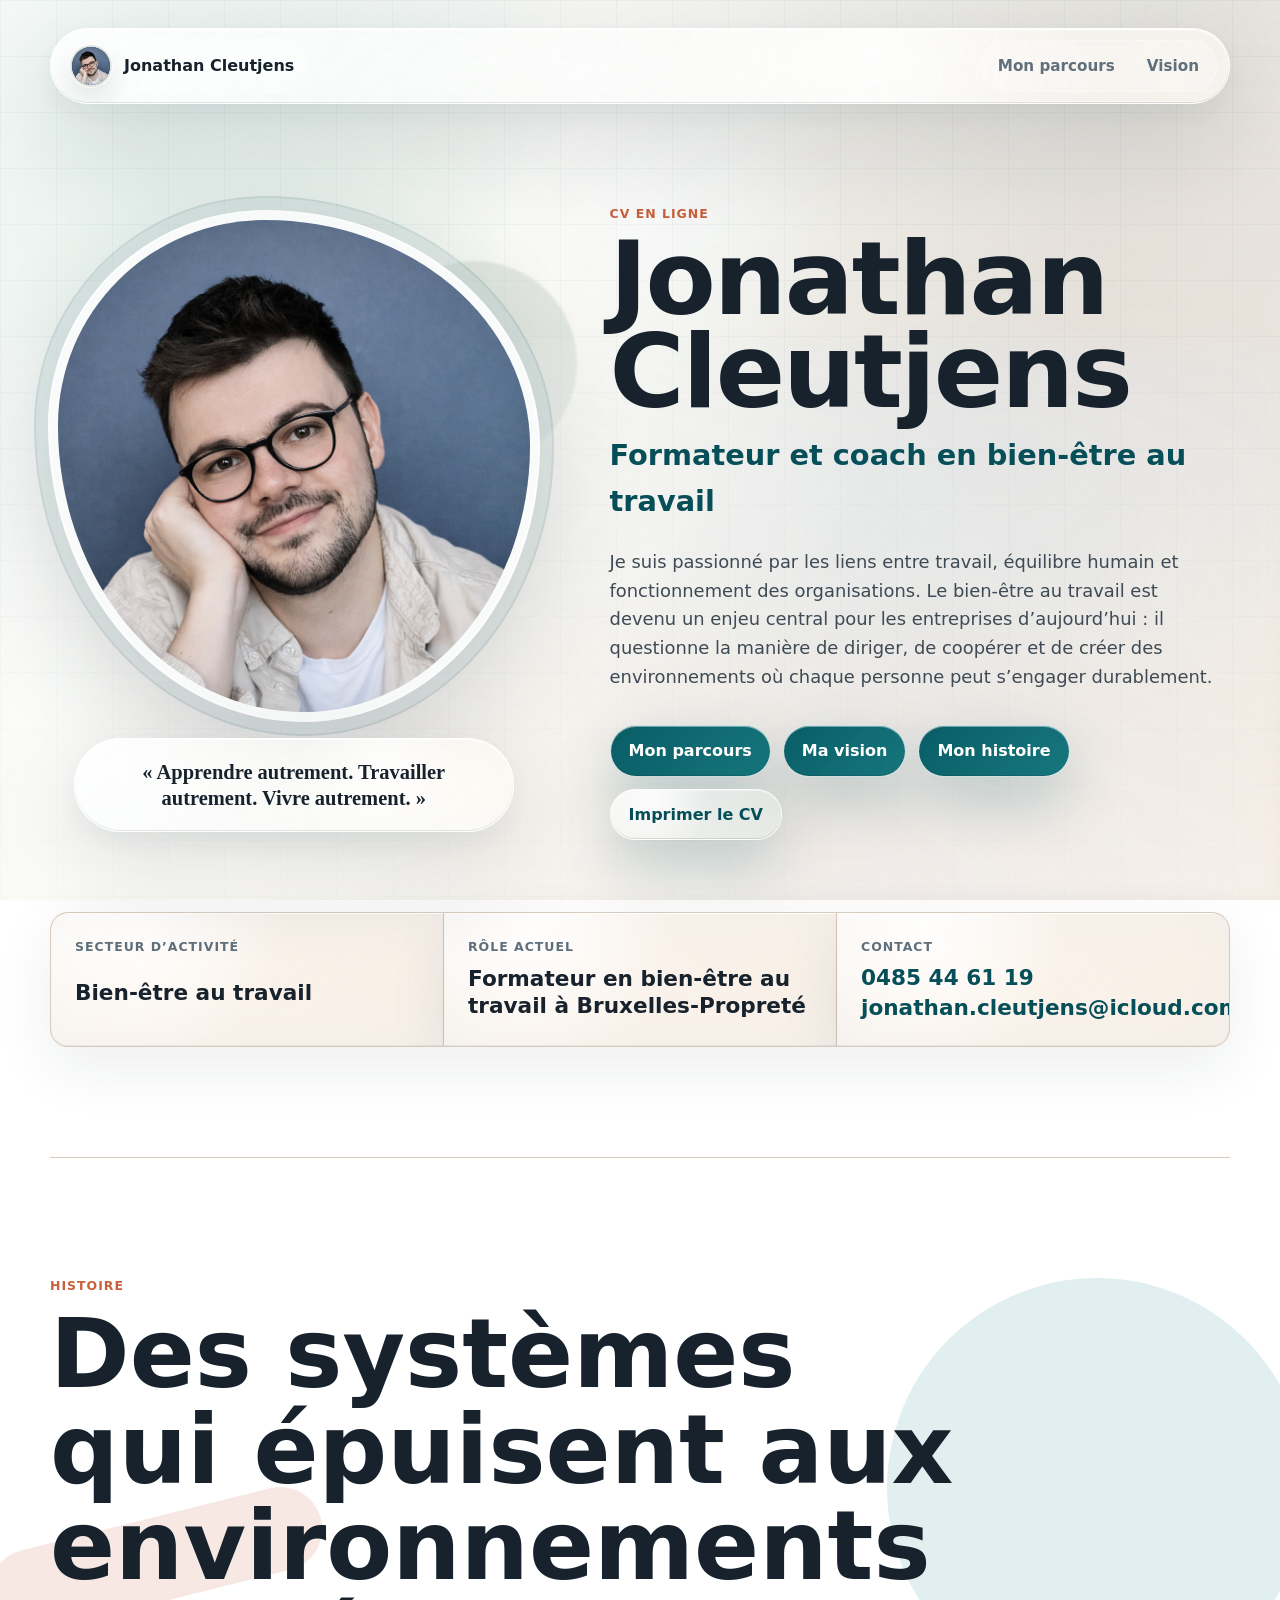
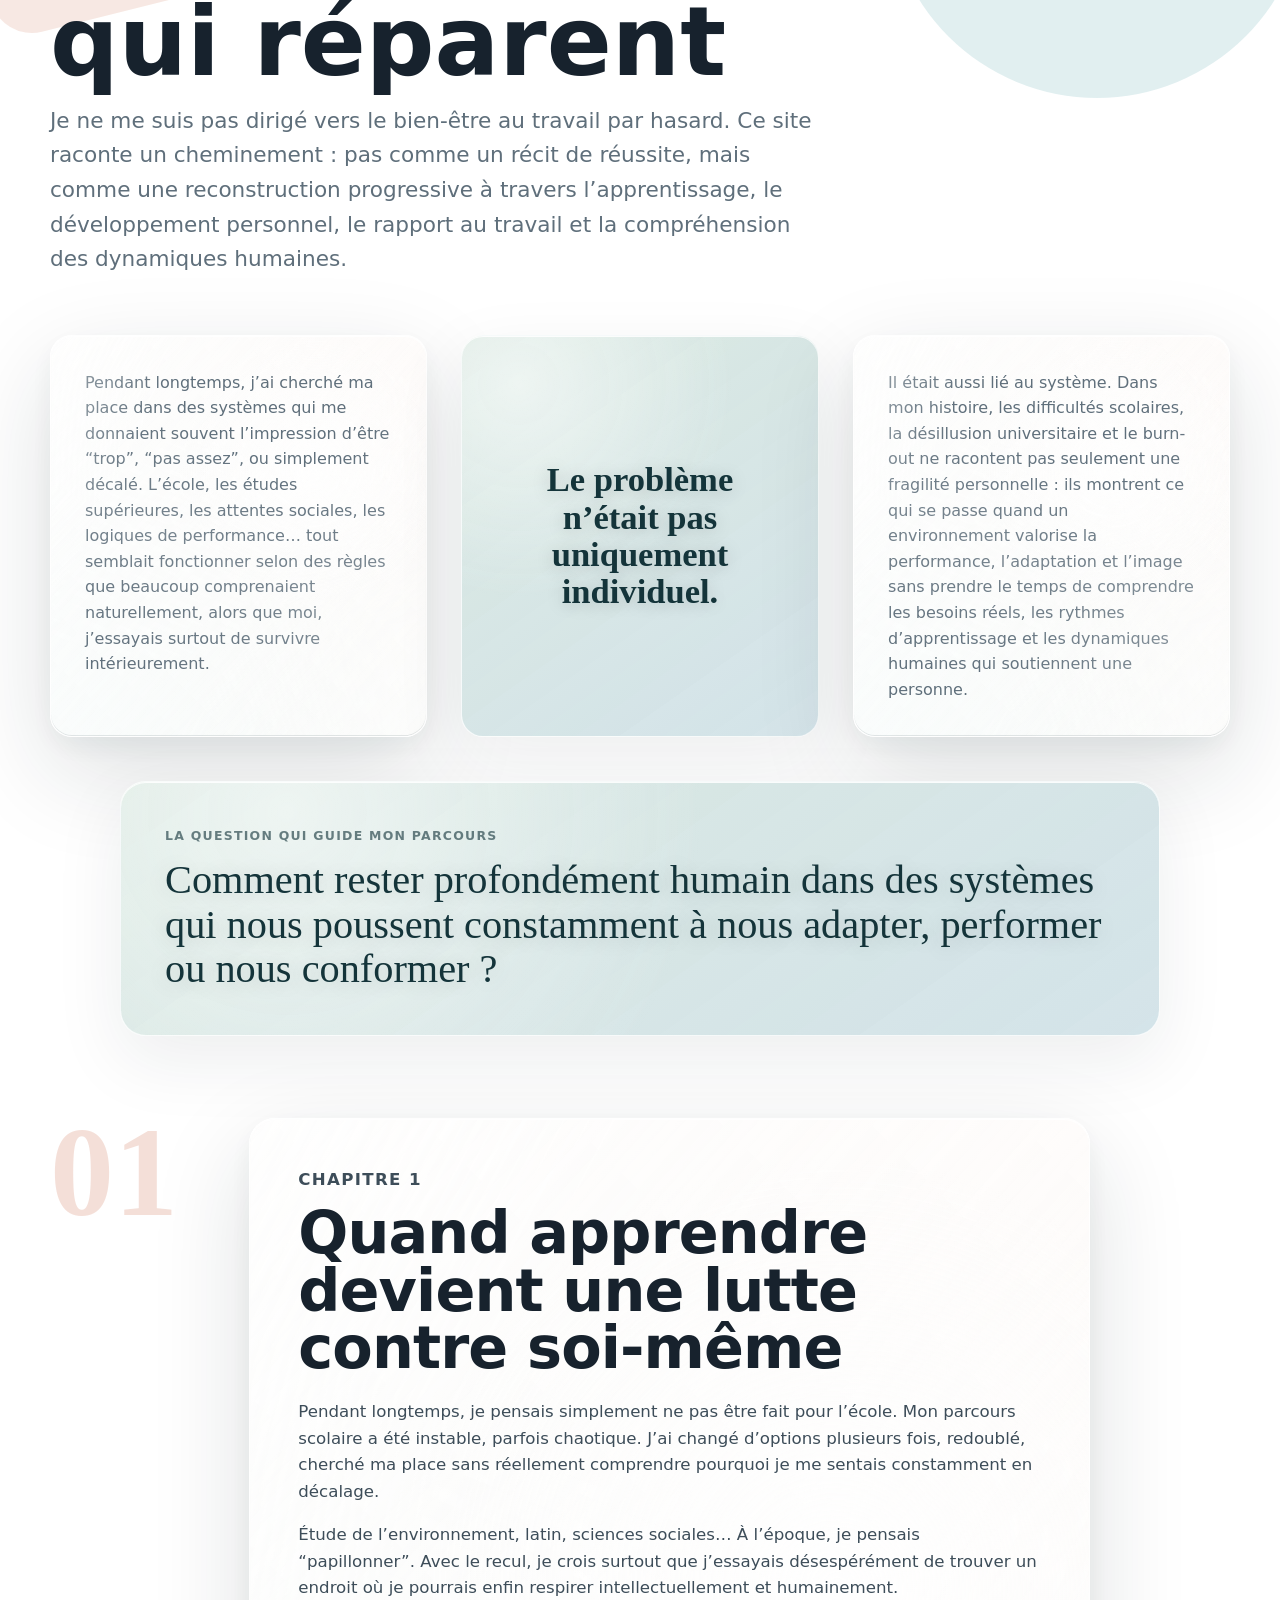
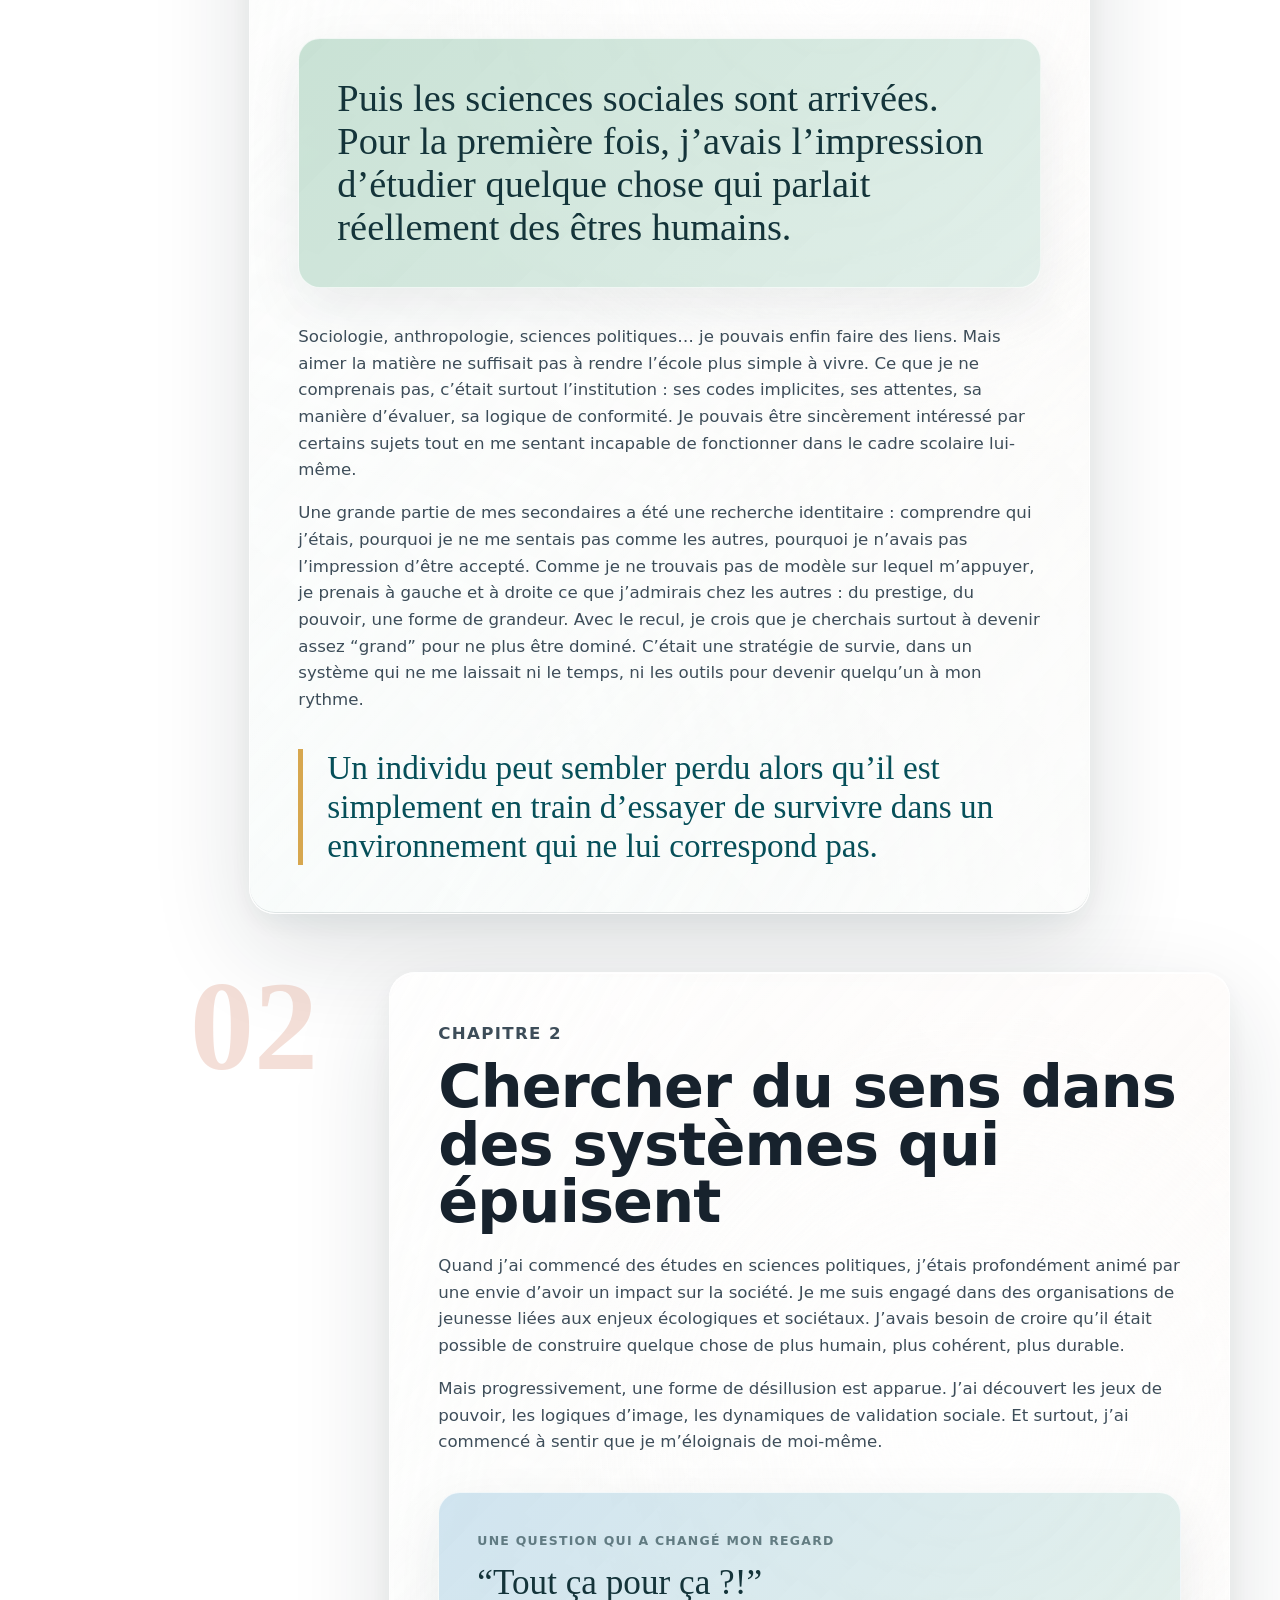
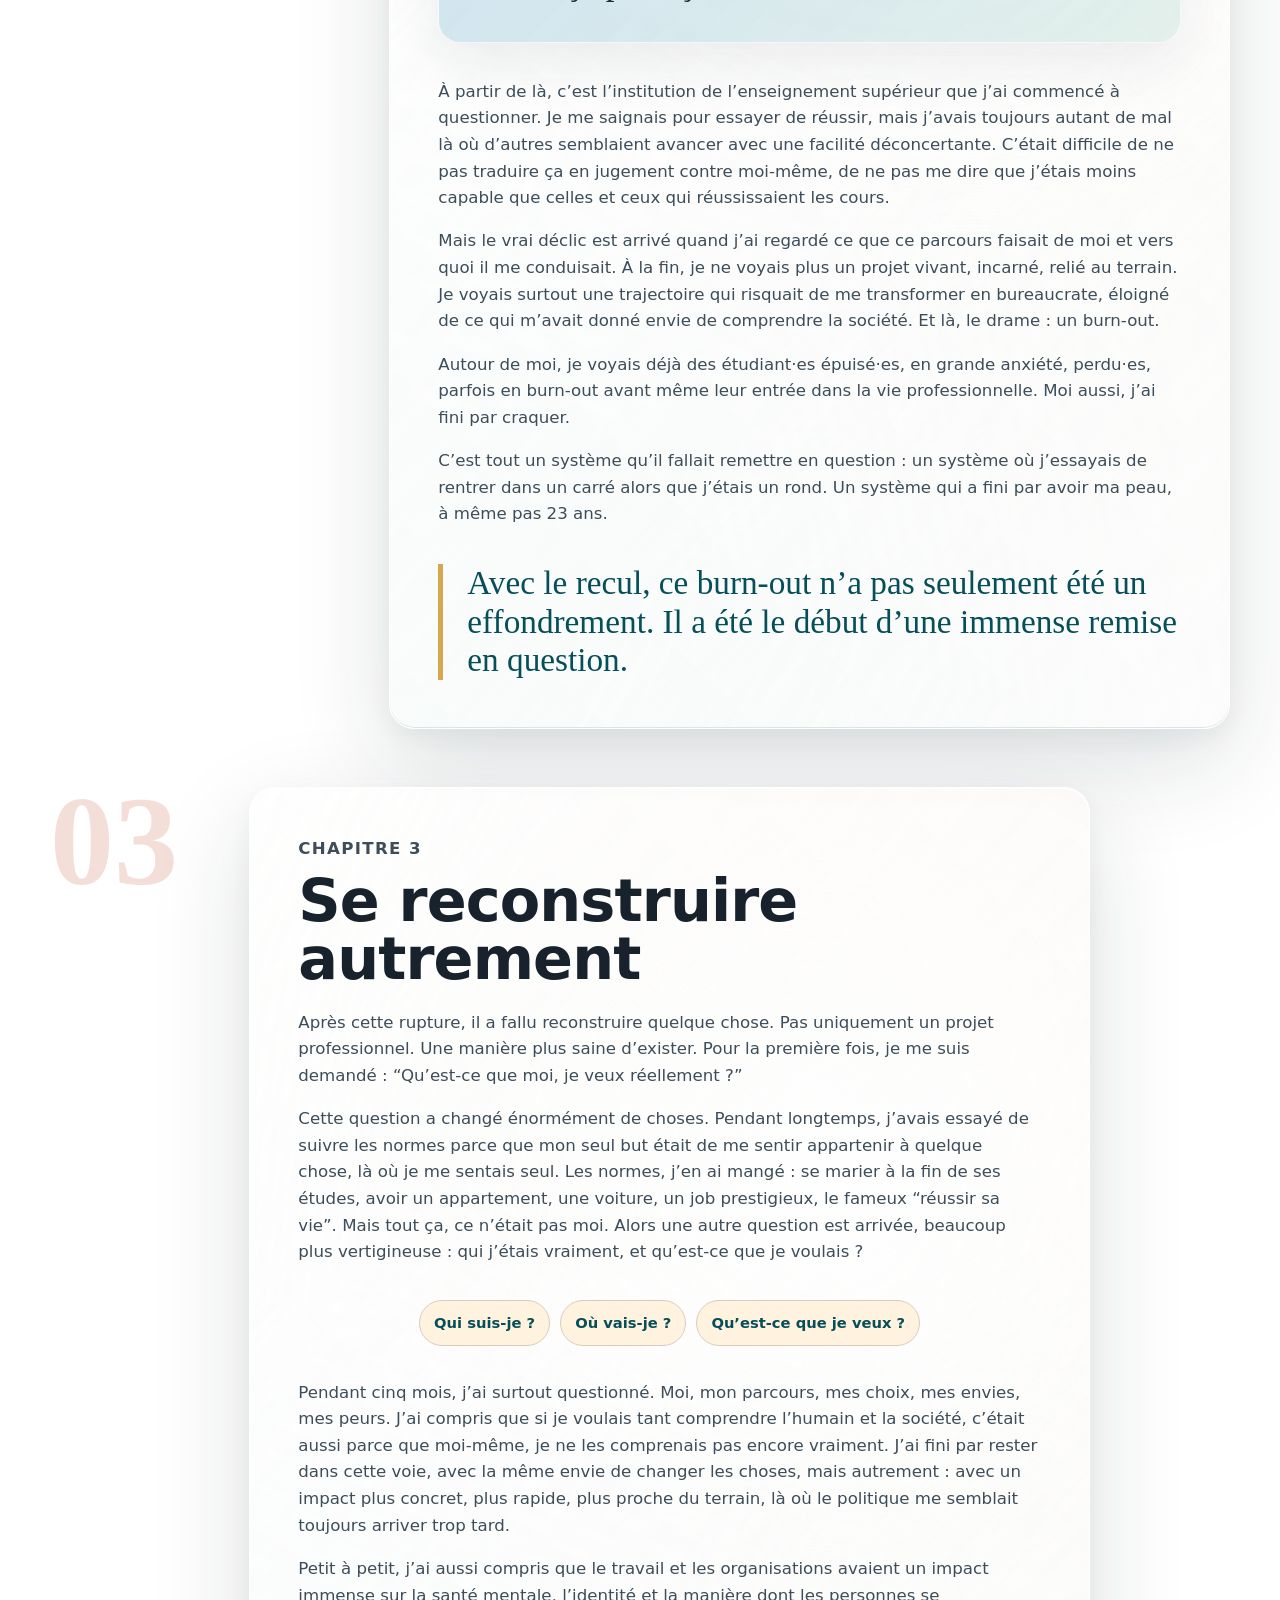
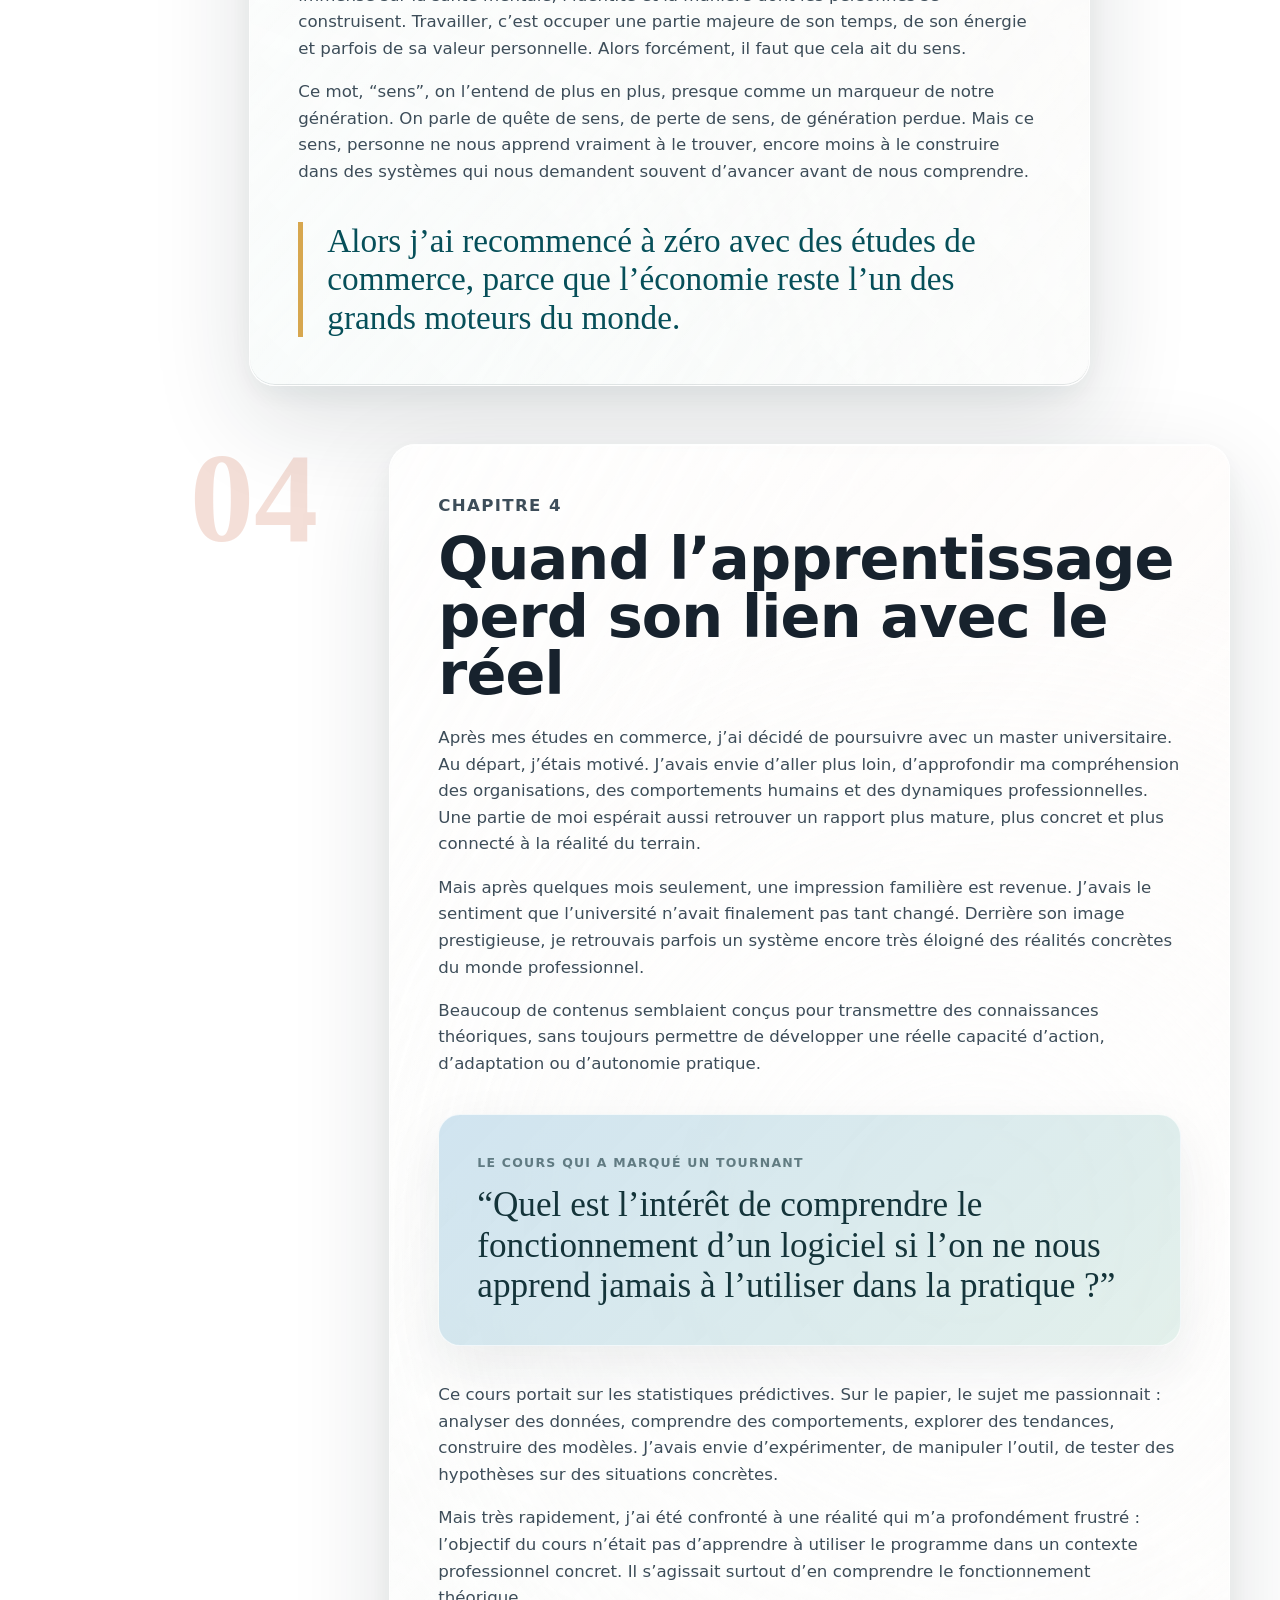
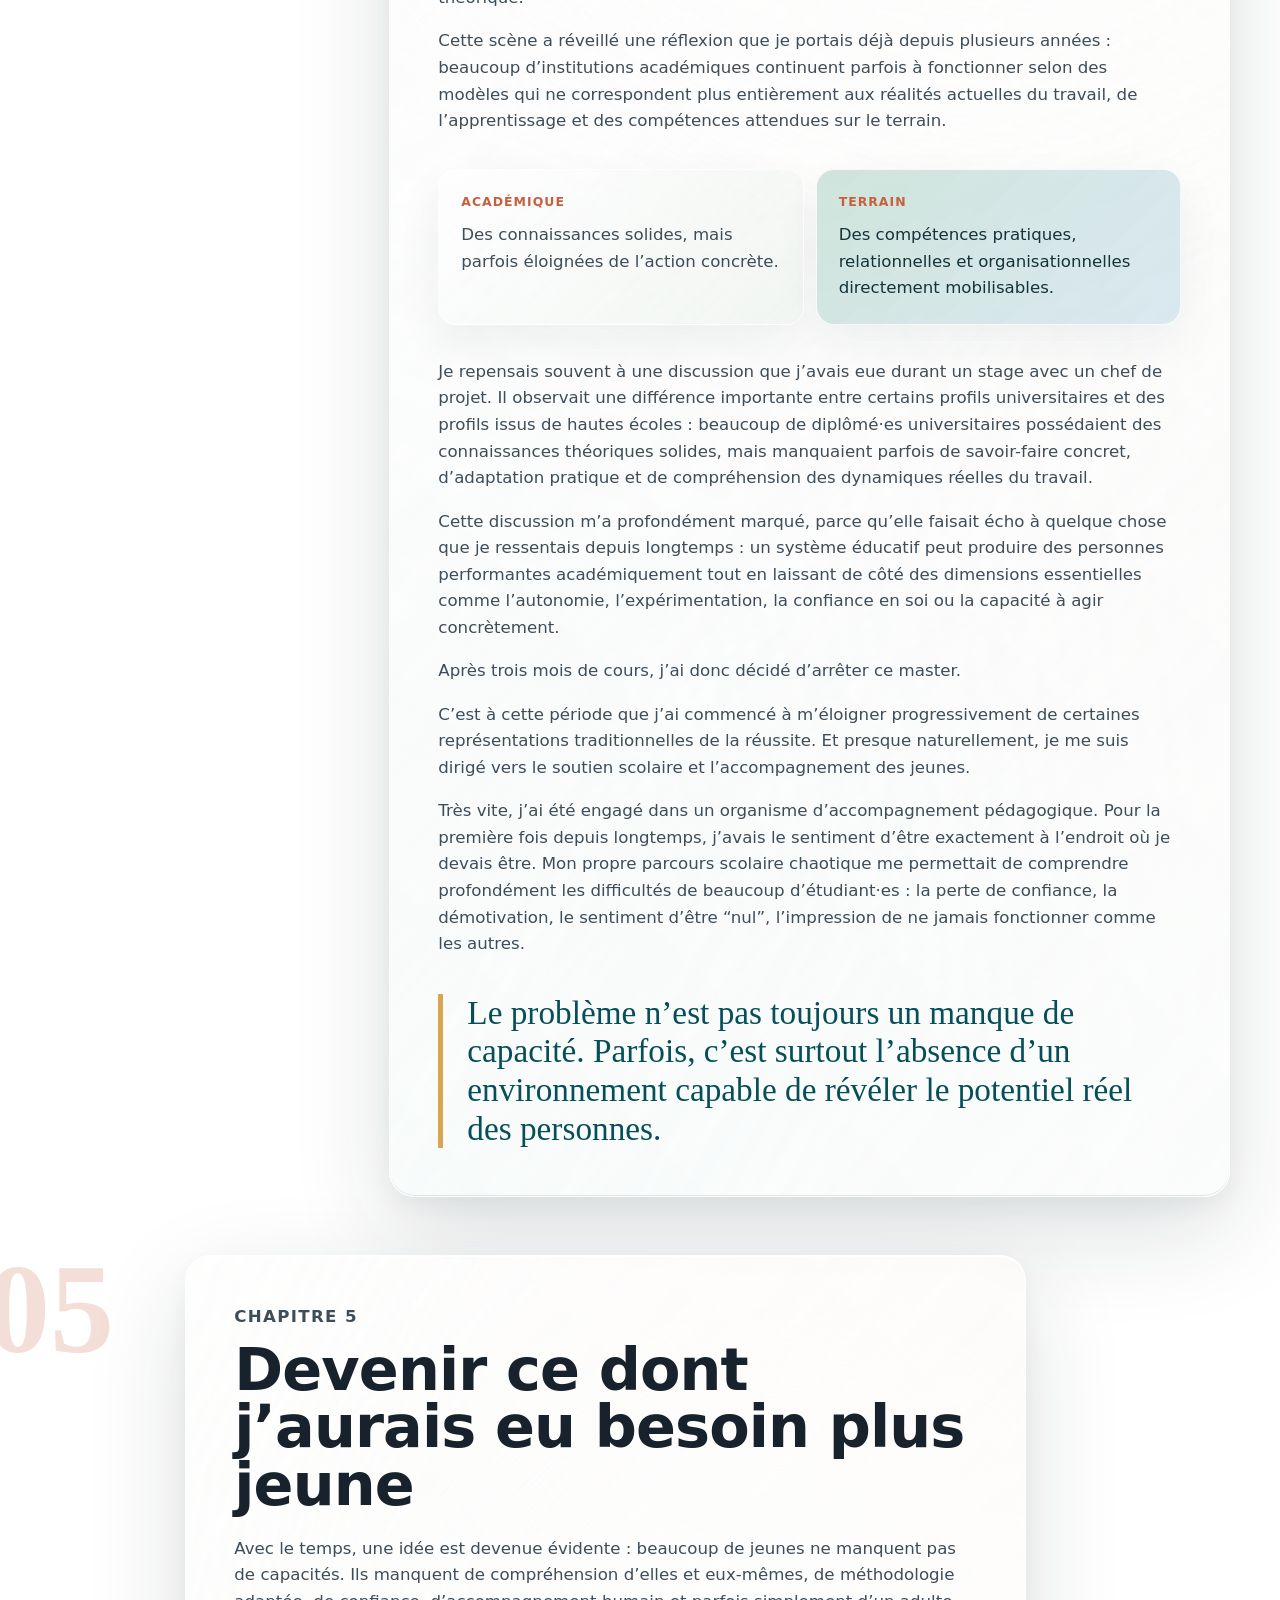
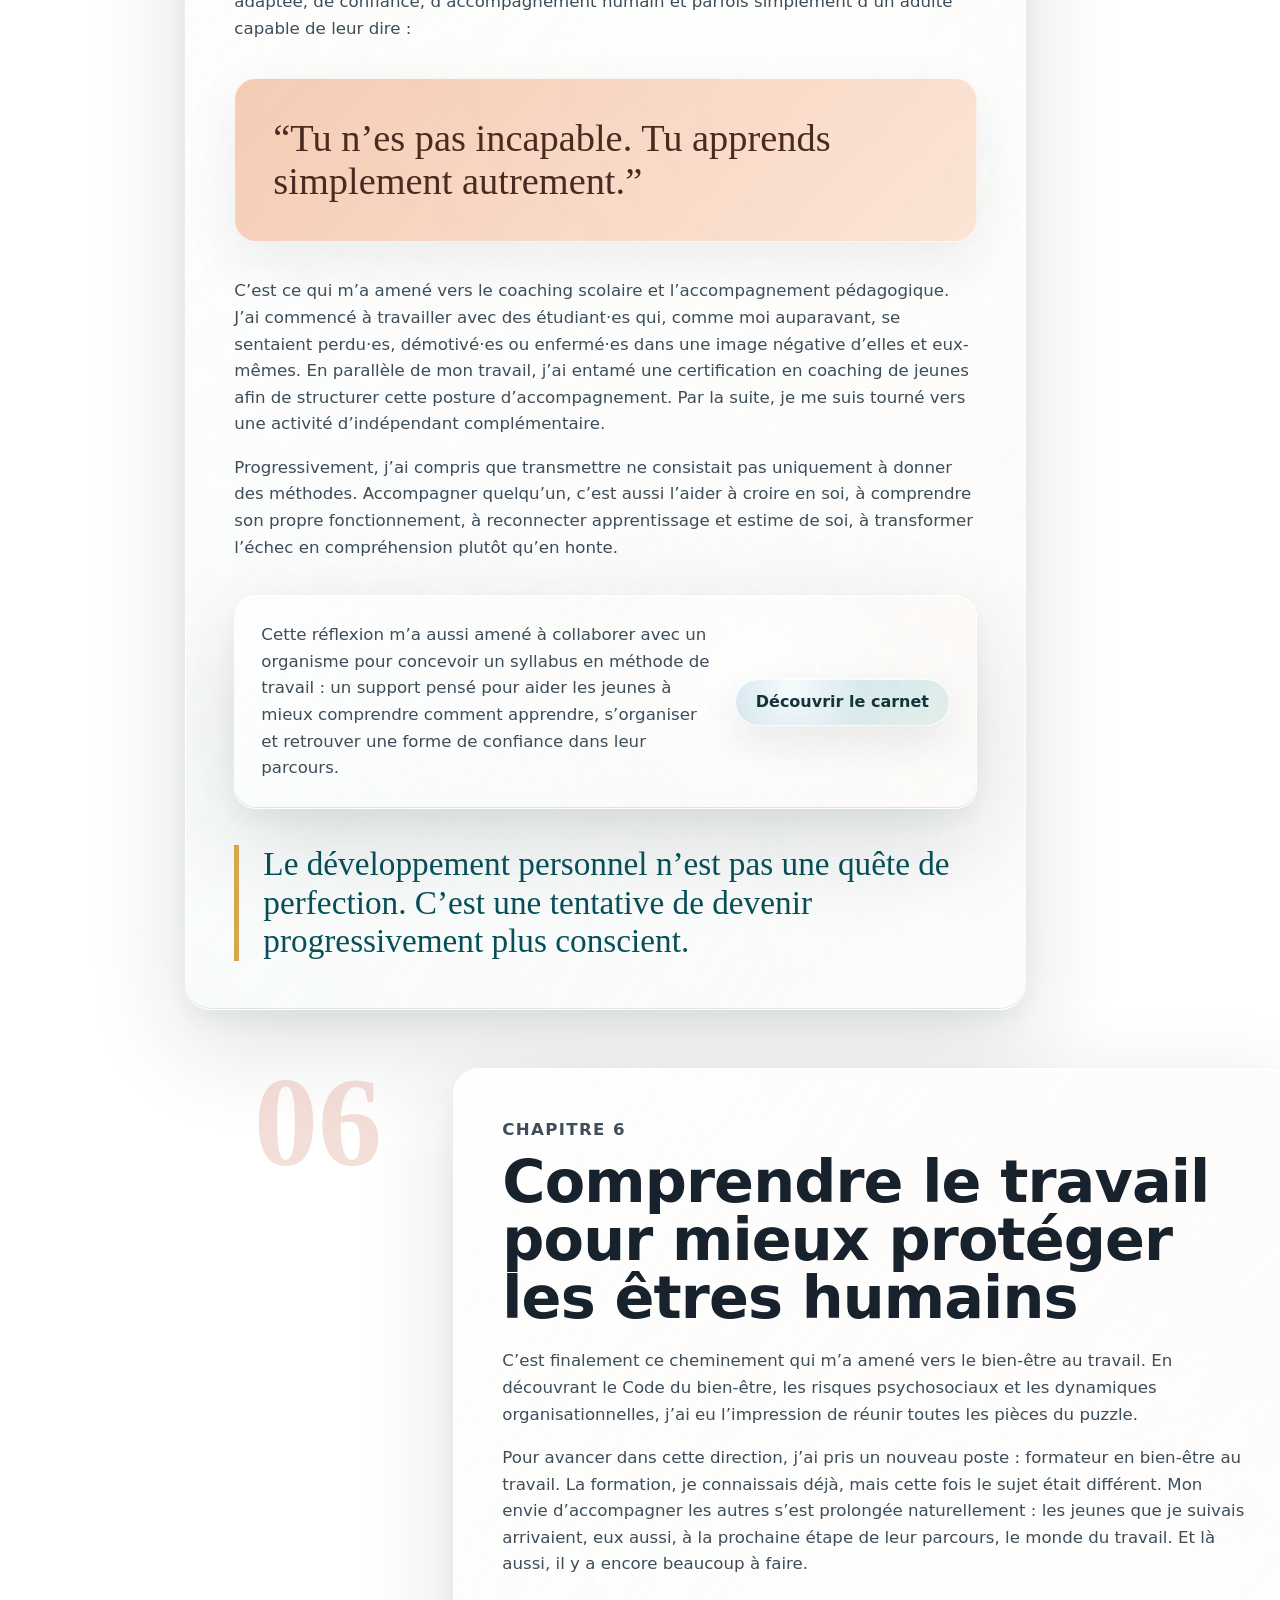
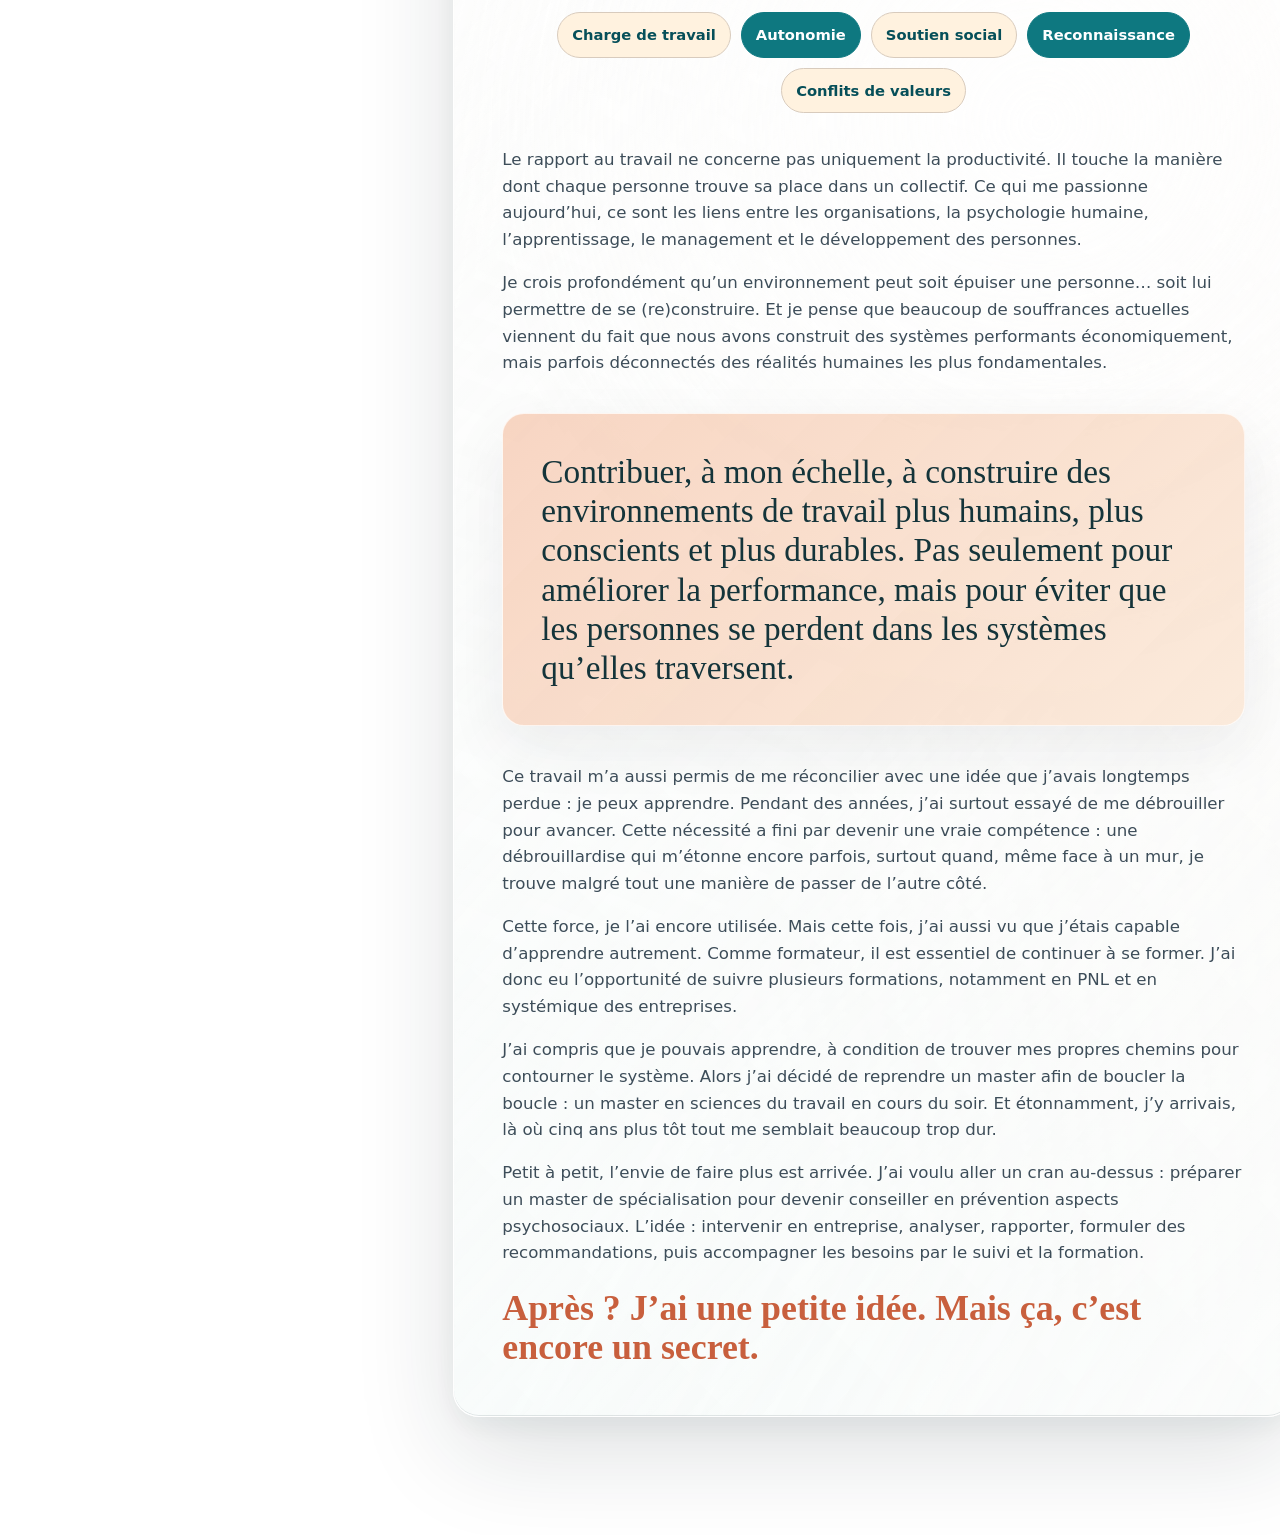
==== commit 99494ba6: "V3" ====
--- a/index.html
+++ b/index.html
@@ -5,7 +5,7 @@
     <meta name="viewport" content="width=device-width, initial-scale=1" />
     <meta
       name="description"
-      content="CV en ligne de Jonathan Cleutjens, base évolutive créée depuis les informations publiques LinkedIn."
+      content="CV en ligne de Jonathan Cleutjens, base évolutive créée à partir des informations publiques LinkedIn."
     />
     <title>Jonathan Cleutjens - CV</title>
     <link rel="stylesheet" href="styles.css" />
@@ -34,11 +34,11 @@
         <div class="hero-copy">
           <p class="eyebrow">CV en ligne</p>
           <h1>Jonathan Cleutjens</h1>
-          <p class="role">Formateur et coach en Bien-être au travail</p>
+          <p class="role">Formateur et coach en bien-être au travail</p>
           <p class="intro">
             Je suis passionné par les liens entre travail, équilibre humain et fonctionnement des organisations. Le
             bien-être au travail est devenu un enjeu central pour les entreprises d’aujourd’hui : il questionne la
-            manière de diriger, de coopérer et de créer des environnements où chaque personne peut durablement s’engager.
+            manière de diriger, de coopérer et de créer des environnements où chaque personne peut s’engager durablement.
           </p>
           <div class="hero-actions">
             <a
@@ -101,7 +101,7 @@
           </p>
           <strong>Le problème n’était pas uniquement individuel.</strong>
           <p>
-            Il était aussi systémique. Dans mon histoire, les difficultés scolaires, la désillusion universitaire et le
+            Il était aussi lié au système. Dans mon histoire, les difficultés scolaires, la désillusion universitaire et le
             burn-out ne racontent pas seulement une fragilité personnelle : ils montrent ce qui se passe quand un
             environnement valorise la performance, l’adaptation et l’image sans prendre le temps de comprendre les
             besoins réels, les rythmes d’apprentissage et les dynamiques humaines qui soutiennent une personne.
@@ -146,7 +146,7 @@
               <p>
                 Une grande partie de mes secondaires a été une recherche identitaire : comprendre qui j’étais, pourquoi
                 je ne me sentais pas comme les autres, pourquoi je n’avais pas l’impression d’être accepté. Comme je ne
-                trouvais pas de figure sur laquelle me baser, je prenais à gauche et à droite ce que j’admirais chez les
+                trouvais pas de modèle sur lequel m’appuyer, je prenais à gauche et à droite ce que j’admirais chez les
                 autres : du prestige, du pouvoir, une forme de grandeur. Avec le recul, je crois que je cherchais surtout
                 à devenir assez “grand” pour ne plus être dominé. C’était une stratégie de survie, dans un système qui
                 ne me laissait ni le temps, ni les outils pour devenir quelqu’un à mon rythme.
@@ -195,7 +195,7 @@
                 leur entrée dans la vie professionnelle. Moi aussi, j’ai fini par craquer.
               </p>
               <p>
-                Tout un système était à remettre en question, un système où j’essayais de rentrer dans un carré alors
+                C’est tout un système qu’il fallait remettre en question : un système où j’essayais de rentrer dans un carré alors
                 que j’étais un rond. Un système qui a fini par avoir ma peau, à même pas 23 ans.
               </p>
               <blockquote>
@@ -225,7 +225,7 @@
               <div class="keyword-cloud" aria-label="Axes de reconstruction">
                 <span>Qui suis-je ?</span>
                 <span>Où vais-je ?</span>
-                <span>Qu'est-ce que je veux ?</span>
+                <span>Qu’est-ce que je veux ?</span>
               </div>
               <p>
                 Pendant cinq mois, j’ai surtout questionné. Moi, mon parcours, mes choix, mes envies, mes peurs. J’ai
@@ -235,7 +235,7 @@
                 politique me semblait toujours arriver trop tard.
               </p>
               <p>
-                Petit à petit, j’ai aussi compris que les entreprises et les citoyens avaient un impact immense sur
+                Petit à petit, j’ai aussi compris que le travail et les organisations avaient un impact immense sur
                 la santé mentale, l’identité et la manière dont les personnes se construisent. Travailler, c’est occuper
                 une partie majeure de son temps, de son énergie et parfois de sa valeur personnelle. Alors forcément, il
                 faut que cela ait du sens.
@@ -247,8 +247,8 @@
                 nous comprendre.
               </p>
               <blockquote>
-                Alors j’ai recommencé à zéro avec des études de commerce, car aujourd’hui ce qui fait bouger le monde,
-                c’est l’économie.
+                Alors j’ai recommencé à zéro avec des études de commerce, parce que l’économie reste l’un des grands
+                moteurs du monde.
               </blockquote>
             </div>
           </article>
@@ -266,7 +266,7 @@
               </p>
               <p>
                 Mais après quelques mois seulement, une impression familière est revenue. J’avais le sentiment que
-                l’université n’avait finalement pas réellement changé. Derrière son image prestigieuse, je retrouvais
+                l’université n’avait finalement pas tant changé. Derrière son image prestigieuse, je retrouvais
                 parfois un système encore très éloigné des réalités concrètes du monde professionnel.
               </p>
               <p>
@@ -277,7 +277,7 @@
                 <span>Le cours qui a marqué un tournant</span>
                 <p>
                   “Quel est l’intérêt de comprendre le fonctionnement d’un logiciel si l’on ne nous apprend jamais
-                  réellement à l’utiliser dans la pratique ?”
+                  à l’utiliser dans la pratique ?”
                 </p>
               </div>
               <p>
@@ -287,7 +287,7 @@
               </p>
               <p>
                 Mais très rapidement, j’ai été confronté à une réalité qui m’a profondément frustré : l’objectif du cours
-                n’était pas réellement d’apprendre à utiliser le programme dans un contexte professionnel concret. Il
+                n’était pas d’apprendre à utiliser le programme dans un contexte professionnel concret. Il
                 s’agissait surtout d’en comprendre le fonctionnement théorique.
               </p>
               <p>
@@ -307,7 +307,7 @@
                 </div>
               </div>
               <p>
-                Je repensais souvent à une discussion eue durant un stage avec un chef de projet. Il observait une
+                Je repensais souvent à une discussion que j’avais eue durant un stage avec un chef de projet. Il observait une
                 différence importante entre certains profils universitaires et des profils issus de hautes écoles :
                 beaucoup de diplômé·es universitaires possédaient des connaissances théoriques solides, mais manquaient
                 parfois de savoir-faire concret, d’adaptation pratique et de compréhension des dynamiques réelles du
@@ -347,7 +347,7 @@
               <p class="eyebrow">Chapitre 5</p>
               <h3>Devenir ce dont j’aurais eu besoin plus jeune</h3>
               <p>
-                Avec le temps, une idée est devenue évidente : beaucoup de jeunes ne manquent pas de capacités. Ces jeunes
+                Avec le temps, une idée est devenue évidente : beaucoup de jeunes ne manquent pas de capacités. Ils
                 manquent de compréhension d’elles et eux-mêmes, de méthodologie adaptée, de confiance, d’accompagnement humain et
                 parfois simplement d’un adulte capable de leur dire :
               </p>
@@ -363,8 +363,8 @@
               </p>
               <p>
                 Progressivement, j’ai compris que transmettre ne consistait pas uniquement à donner des méthodes.
-                Accompagner quelqu’un, c’est aussi restaurer sa capacité à croire en lui, l’aider à comprendre son propre
-                fonctionnement, reconnecter apprentissage et estime de soi, transformer l’échec en compréhension plutôt
+                Accompagner quelqu’un, c’est aussi l’aider à croire en soi, à comprendre son propre fonctionnement,
+                à reconnecter apprentissage et estime de soi, à transformer l’échec en compréhension plutôt
                 qu’en honte.
               </p>
               <div class="book-callout">
@@ -373,7 +373,7 @@
                   de travail : un support pensé pour aider les jeunes à mieux comprendre comment apprendre, s’organiser
                   et retrouver une forme de confiance dans leur parcours.
                 </p>
-                <a href="assets/carnet-apprentissage.pdf" target="_blank" rel="noopener">En savoir plus sur le livre</a>
+                <a href="assets/carnet-apprentissage.pdf" target="_blank" rel="noopener">Découvrir le carnet</a>
               </div>
               <blockquote>
                 Le développement personnel n’est pas une quête de perfection. C’est une tentative de devenir
@@ -393,10 +393,10 @@
                 réunir toutes les pièces du puzzle.
               </p>
               <p>
-                Pour avancer dans cette direction, j’ai eu un nouveau job : devenir formateur en bien-être au travail.
+                Pour avancer dans cette direction, j’ai pris un nouveau poste : formateur en bien-être au travail.
                 La formation, je connaissais déjà, mais cette fois le sujet était différent. Mon envie d’accompagner les
-                autres a grandi en même temps que les jeunes que je suivais. J’arrivais à la prochaine étape de leur
-                parcours : le monde du travail. Et là aussi, il y a du boulot en matière de bien-être au travail.
+                autres s’est prolongée naturellement : les jeunes que je suivais arrivaient, eux aussi, à la prochaine
+                étape de leur parcours, le monde du travail. Et là aussi, il y a encore beaucoup à faire.
               </p>
               <div class="impact-grid">
                 <span>Charge de travail</span>
@@ -429,7 +429,7 @@
                   même face à un mur, je trouve malgré tout une manière de passer de l’autre côté.
                 </p>
                 <p>
-                  Cette force construite, je l’ai encore utilisée. Mais cette fois, j’ai aussi vu que j’étais capable
+                  Cette force, je l’ai encore utilisée. Mais cette fois, j’ai aussi vu que j’étais capable
                   d’apprendre autrement. Comme formateur, il est essentiel de continuer à se former. J’ai donc eu
                   l’opportunité de suivre plusieurs formations, notamment en PNL et en systémique des entreprises.
                 </p>
@@ -441,8 +441,8 @@
                 </p>
                 <p>
                   Petit à petit, l’envie de faire plus est arrivée. J’ai voulu aller un cran au-dessus : préparer un
-                  master de spécialisation pour devenir conseiller en prévention aspects psychosociaux. L’idée est de
-                  pouvoir aller en entreprise, analyser, rapporter, formuler des recommandations, puis accompagner les
+                  master de spécialisation pour devenir conseiller en prévention aspects psychosociaux. L’idée :
+                  intervenir en entreprise, analyser, rapporter, formuler des recommandations, puis accompagner les
                   besoins par le suivi et la formation.
                 </p>
                 <strong>Après ? J’ai une petite idée. Mais ça, c’est encore un secret.</strong>
